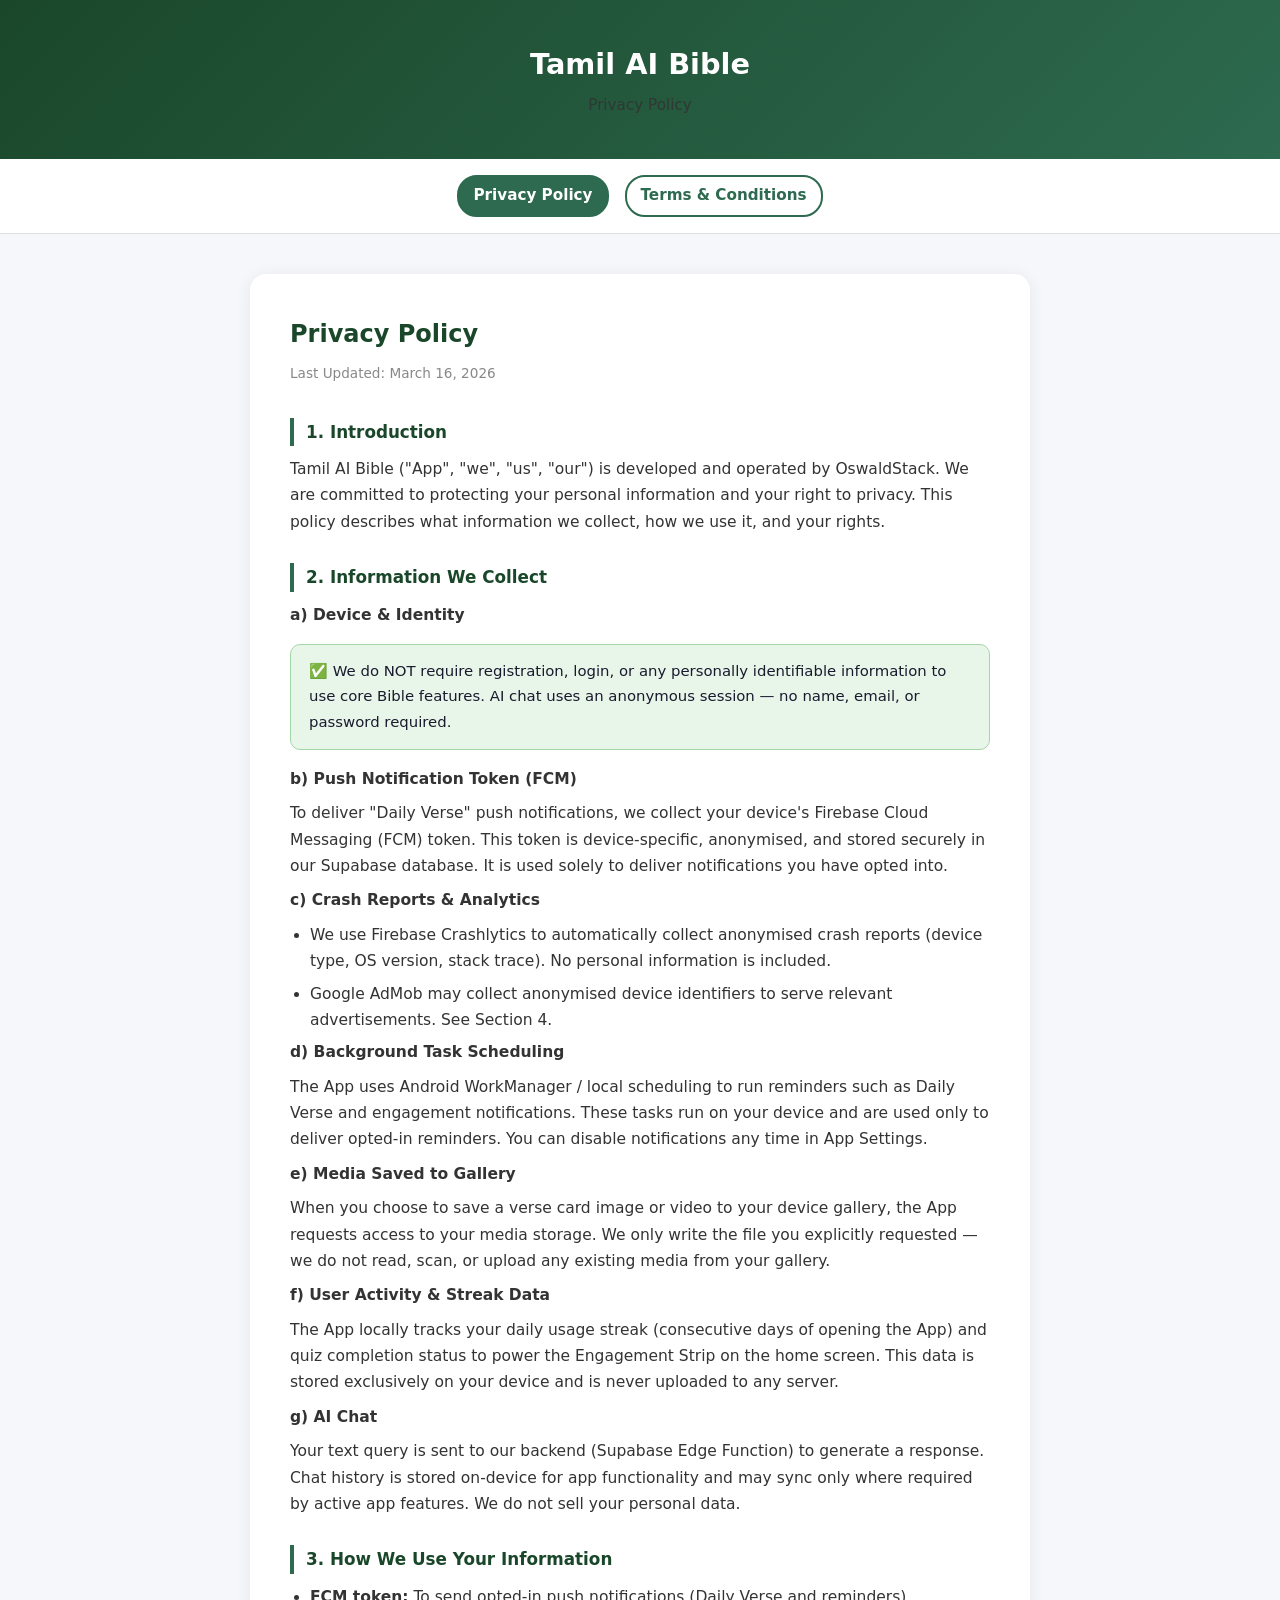
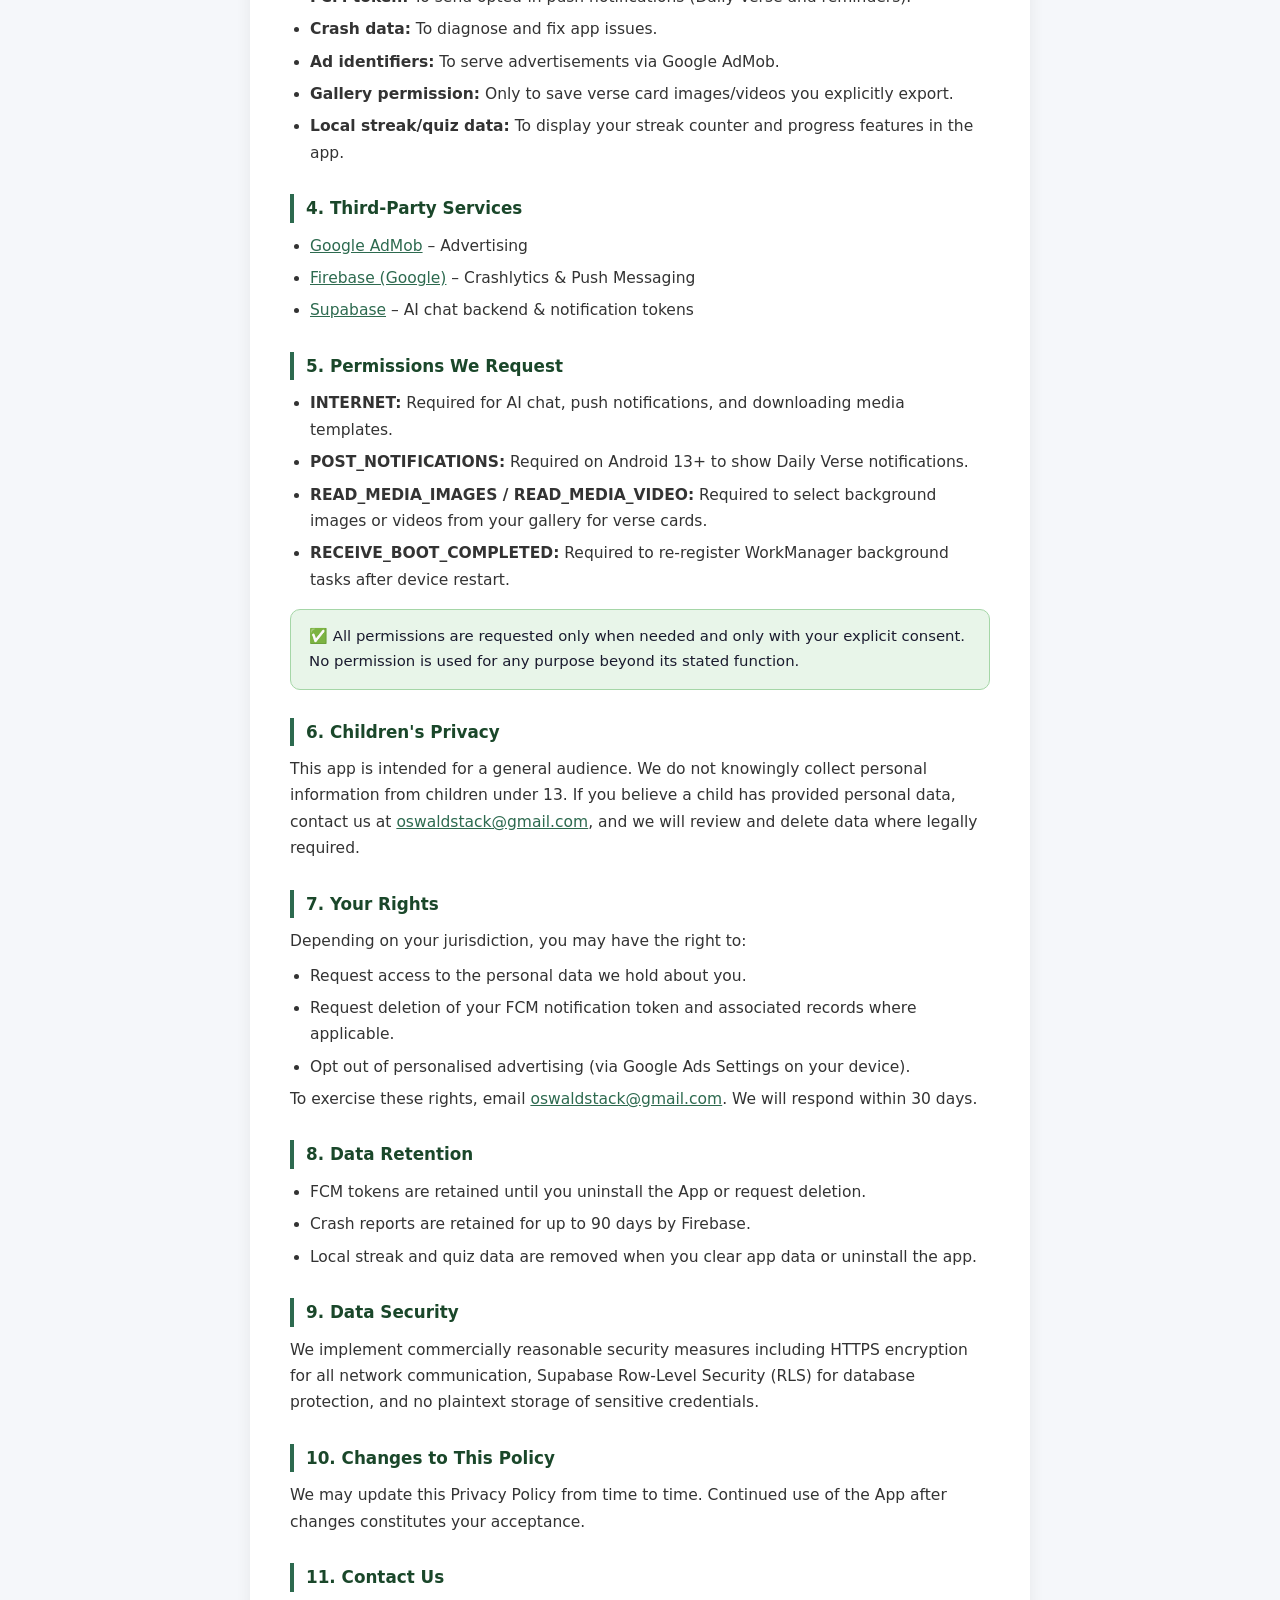
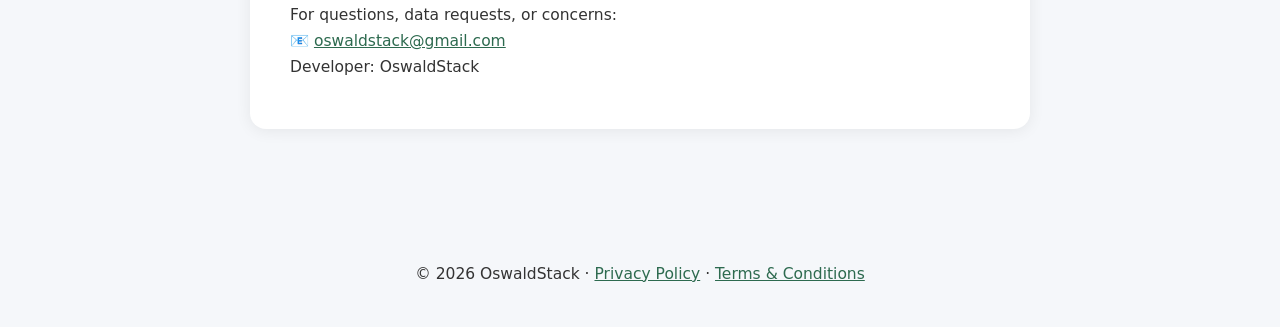
==== docs/privacy.html @ f8a59f2b "email change" ====
<!DOCTYPE html>
<html lang="en">

<head>
  <meta charset="UTF-8" />
  <meta name="viewport" content="width=device-width, initial-scale=1.0" />
  <title>Privacy Policy – Tamil AI Bible</title>
  <style>
    * {
      box-sizing: border-box;
      margin: 0;
      padding: 0;
    }

    body {
      font-family: 'Segoe UI', system-ui, -apple-system, sans-serif;
      background: #f5f7fa;
      color: #1a1a2e;
      line-height: 1.7;
    }

    header {
      background: linear-gradient(135deg, #1a472a 0%, #2d6a4f 100%);
      color: white;
      padding: 40px 24px 32px;
      text-align: center;
    }

    header h1 {
      font-size: 1.8rem;
      font-weight: 700;
    }

    header p {
      font-size: 0.95rem;
      opacity: 0.85;
      margin-top: 4px;
    }

    nav {
      display: flex;
      justify-content: center;
      gap: 16px;
      padding: 16px;
      background: white;
      border-bottom: 1px solid #e0e0e0;
      position: sticky;
      top: 0;
      z-index: 10;
    }

    nav a {
      color: #2d6a4f;
      text-decoration: none;
      font-weight: 600;
      font-size: 0.95rem;
      padding: 6px 14px;
      border-radius: 20px;
      border: 2px solid #2d6a4f;
      transition: all 0.2s;
    }

    nav a:hover,
    nav a.active {
      background: #2d6a4f;
      color: white;
    }

    .container {
      max-width: 820px;
      margin: 40px auto;
      padding: 0 20px 60px;
    }

    .card {
      background: white;
      border-radius: 16px;
      padding: 40px;
      box-shadow: 0 2px 16px rgba(0, 0, 0, 0.07);
    }

    .card h2 {
      font-size: 1.5rem;
      color: #1a472a;
      margin-bottom: 8px;
    }

    .updated {
      color: #888;
      font-size: 0.85rem;
      margin-bottom: 32px;
      display: block;
    }

    h3 {
      font-size: 1.05rem;
      color: #1a472a;
      margin: 28px 0 10px;
      padding-left: 12px;
      border-left: 4px solid #2d6a4f;
    }

    p,
    li {
      font-size: 0.97rem;
      color: #333;
      margin-bottom: 8px;
    }

    ul {
      padding-left: 20px;
    }

    li {
      margin-bottom: 6px;
    }

    a {
      color: #2d6a4f;
    }

    .highlight {
      background: #e8f5e9;
      border: 1px solid #a5d6a7;
      border-radius: 10px;
      padding: 14px 18px;
      margin: 16px 0;
      font-size: 0.93rem;
    }

    .warning {
      background: #fff8e1;
      border: 1px solid #ffe082;
      border-radius: 10px;
      padding: 14px 18px;
      margin: 16px 0;
      font-size: 0.93rem;
    }

    footer {
      text-align: center;
      color: #aaa;
      font-size: 0.85rem;
      padding: 32px 16px;
    }

    footer a {
      color: #2d6a4f;
    }

    @media (max-width: 600px) {
      .card {
        padding: 24px 16px;
      }
    }
  </style>
</head>

<body>

  <header>
    <h1>Tamil AI Bible</h1>
    <p>Privacy Policy</p>
  </header>

  <nav>
    <a href="privacy.html" class="active">Privacy Policy</a>
    <a href="terms.html">Terms &amp; Conditions</a>
  </nav>

  <div class="container">
    <div class="card">
      <h2>Privacy Policy</h2>
      <span class="updated">Last Updated: March 16, 2026</span>

      <h3>1. Introduction</h3>
      <p>Tamil AI Bible ("App", "we", "us", "our") is developed and operated by OswaldStack. We are committed to
        protecting your personal information and your right to privacy. This policy describes what information we
        collect, how we use it, and your rights.</p>

      <h3>2. Information We Collect</h3>

      <p><strong>a) Device &amp; Identity</strong></p>
      <div class="highlight">
        ✅ We do NOT require registration, login, or any personally identifiable information to use core Bible features.
        AI chat uses an anonymous session — no name, email, or password required.
      </div>

      <p><strong>b) Push Notification Token (FCM)</strong></p>
      <p>To deliver "Daily Verse" push notifications, we collect your device's Firebase Cloud Messaging (FCM) token.
        This token is device-specific, anonymised, and stored securely in our Supabase database. It is used solely to
        deliver notifications you have opted into.</p>

      <p><strong>c) Crash Reports &amp; Analytics</strong></p>
      <ul>
        <li>We use Firebase Crashlytics to automatically collect anonymised crash reports (device type, OS version,
          stack trace). No personal information is included.</li>
        <li>Google AdMob may collect anonymised device identifiers to serve relevant advertisements. See Section 4.</li>
      </ul>

      <p><strong>d) Background Task Scheduling</strong></p>
      <p>The App uses Android WorkManager / local scheduling to run reminders such as Daily Verse and engagement
        notifications. These tasks run on your device and are used only to deliver opted-in reminders. You can disable
        notifications any time in App Settings.</p>

      <p><strong>e) Media Saved to Gallery</strong></p>
      <p>When you choose to save a verse card image or video to your device gallery, the App requests access to your
        media storage. We only write the file you explicitly requested — we do not read, scan, or upload any existing
        media from your gallery.</p>

      <p><strong>f) User Activity &amp; Streak Data</strong></p>
      <p>The App locally tracks your daily usage streak (consecutive days of opening the App) and quiz completion status
        to power the Engagement Strip on the home screen. This data is stored exclusively on your device and is never
        uploaded to any server.</p>

      <p><strong>g) AI Chat</strong></p>
      <p>Your text query is sent to our backend (Supabase Edge Function) to generate a response. Chat history is stored
        on-device for app functionality and may sync only where required by active app features. We do not sell your
        personal data.</p>

      <h3>3. How We Use Your Information</h3>
      <ul>
        <li><strong>FCM token:</strong> To send opted-in push notifications (Daily Verse and reminders).</li>
        <li><strong>Crash data:</strong> To diagnose and fix app issues.</li>
        <li><strong>Ad identifiers:</strong> To serve advertisements via Google AdMob.</li>
        <li><strong>Gallery permission:</strong> Only to save verse card images/videos you explicitly export.</li>
        <li><strong>Local streak/quiz data:</strong> To display your streak counter and progress features in the app.
        </li>
      </ul>

      <h3>4. Third-Party Services</h3>
      <ul>
        <li><a href="https://policies.google.com/privacy" target="_blank">Google AdMob</a> – Advertising</li>
        <li><a href="https://firebase.google.com/support/privacy" target="_blank">Firebase (Google)</a> – Crashlytics
          &amp; Push Messaging</li>
        <li><a href="https://supabase.com/privacy" target="_blank">Supabase</a> – AI chat backend &amp; notification
          tokens</li>
      </ul>

      <h3>5. Permissions We Request</h3>
      <ul>
        <li><strong>INTERNET:</strong> Required for AI chat, push notifications, and downloading media templates.</li>
        <li><strong>POST_NOTIFICATIONS:</strong> Required on Android 13+ to show Daily Verse notifications.</li>
        <li><strong>READ_MEDIA_IMAGES / READ_MEDIA_VIDEO:</strong> Required to select background images or videos from
          your gallery for verse cards.</li>
        <li><strong>RECEIVE_BOOT_COMPLETED:</strong> Required to re-register WorkManager background tasks after device
          restart.</li>
      </ul>
      <div class="highlight">
        ✅ All permissions are requested only when needed and only with your explicit consent. No permission is used for
        any purpose beyond its stated function.
      </div>

      <h3>6. Children's Privacy</h3>
      <p>This app is intended for a general audience. We do not knowingly collect personal information from children
        under 13. If you believe a child has provided personal data, contact us at <a
          href="mailto:oswaldstack@gmail.com">oswaldstack@gmail.com</a>, and we will review and delete data where
        legally required.</p>

      <h3>7. Your Rights</h3>
      <p>Depending on your jurisdiction, you may have the right to:</p>
      <ul>
        <li>Request access to the personal data we hold about you.</li>
        <li>Request deletion of your FCM notification token and associated records where applicable.</li>
        <li>Opt out of personalised advertising (via Google Ads Settings on your device).</li>
      </ul>
      <p>To exercise these rights, email <a href="mailto:oswaldstack@gmail.com">oswaldstack@gmail.com</a>. We will
        respond within 30 days.</p>

      <h3>8. Data Retention</h3>
      <ul>
        <li>FCM tokens are retained until you uninstall the App or request deletion.</li>
        <li>Crash reports are retained for up to 90 days by Firebase.</li>
        <li>Local streak and quiz data are removed when you clear app data or uninstall the app.</li>
      </ul>

      <h3>9. Data Security</h3>
      <p>We implement commercially reasonable security measures including HTTPS encryption for all network
        communication, Supabase Row-Level Security (RLS) for database protection, and no plaintext storage of sensitive
        credentials.</p>

      <h3>10. Changes to This Policy</h3>
      <p>We may update this Privacy Policy from time to time. Continued use of the App after changes constitutes your
        acceptance.</p>

      <h3>11. Contact Us</h3>
      <p>For questions, data requests, or concerns:<br />
        📧 <a href="mailto:oswaldstack@gmail.com">oswaldstack@gmail.com</a><br />
        Developer: OswaldStack</p>
    </div>
  </div>

  <footer>
    <p>&copy; 2026 OswaldStack · <a href="privacy.html">Privacy Policy</a> · <a href="terms.html">Terms &amp;
        Conditions</a></p>
  </footer>

</body>

</html>
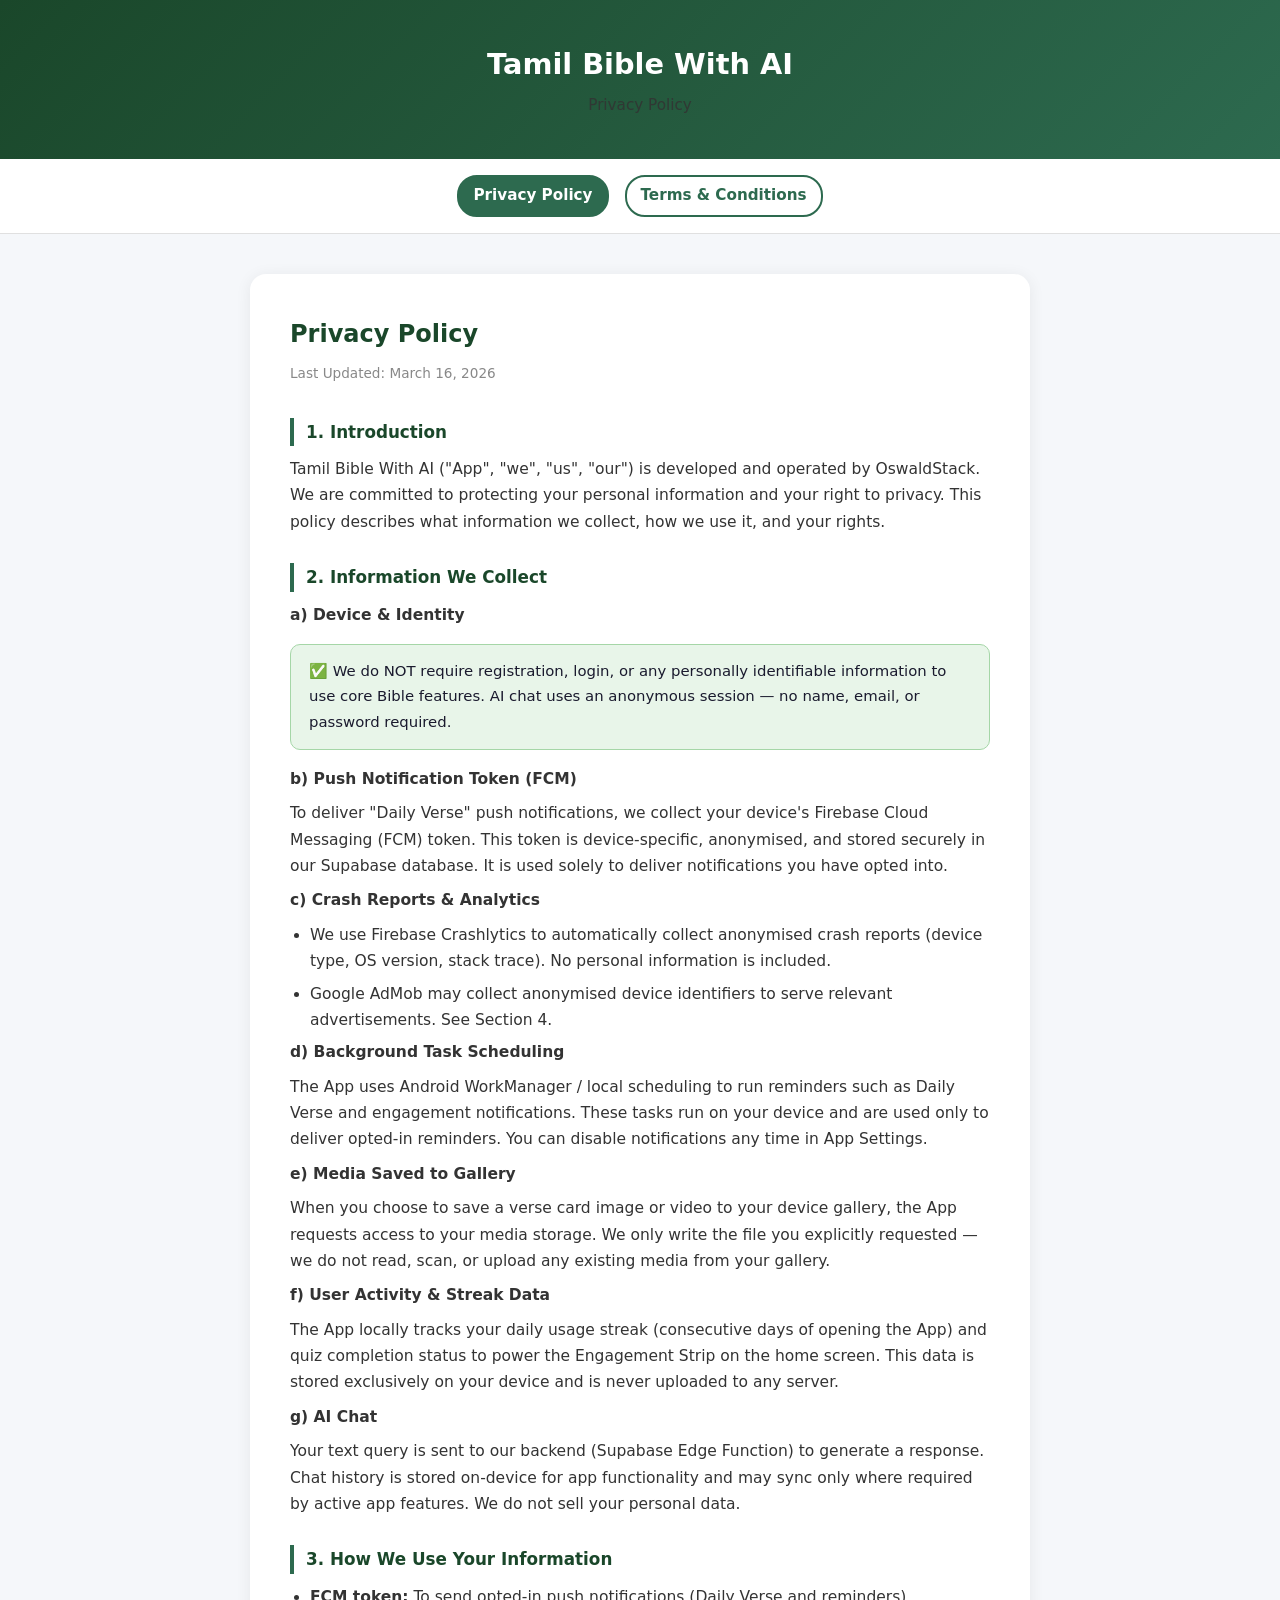
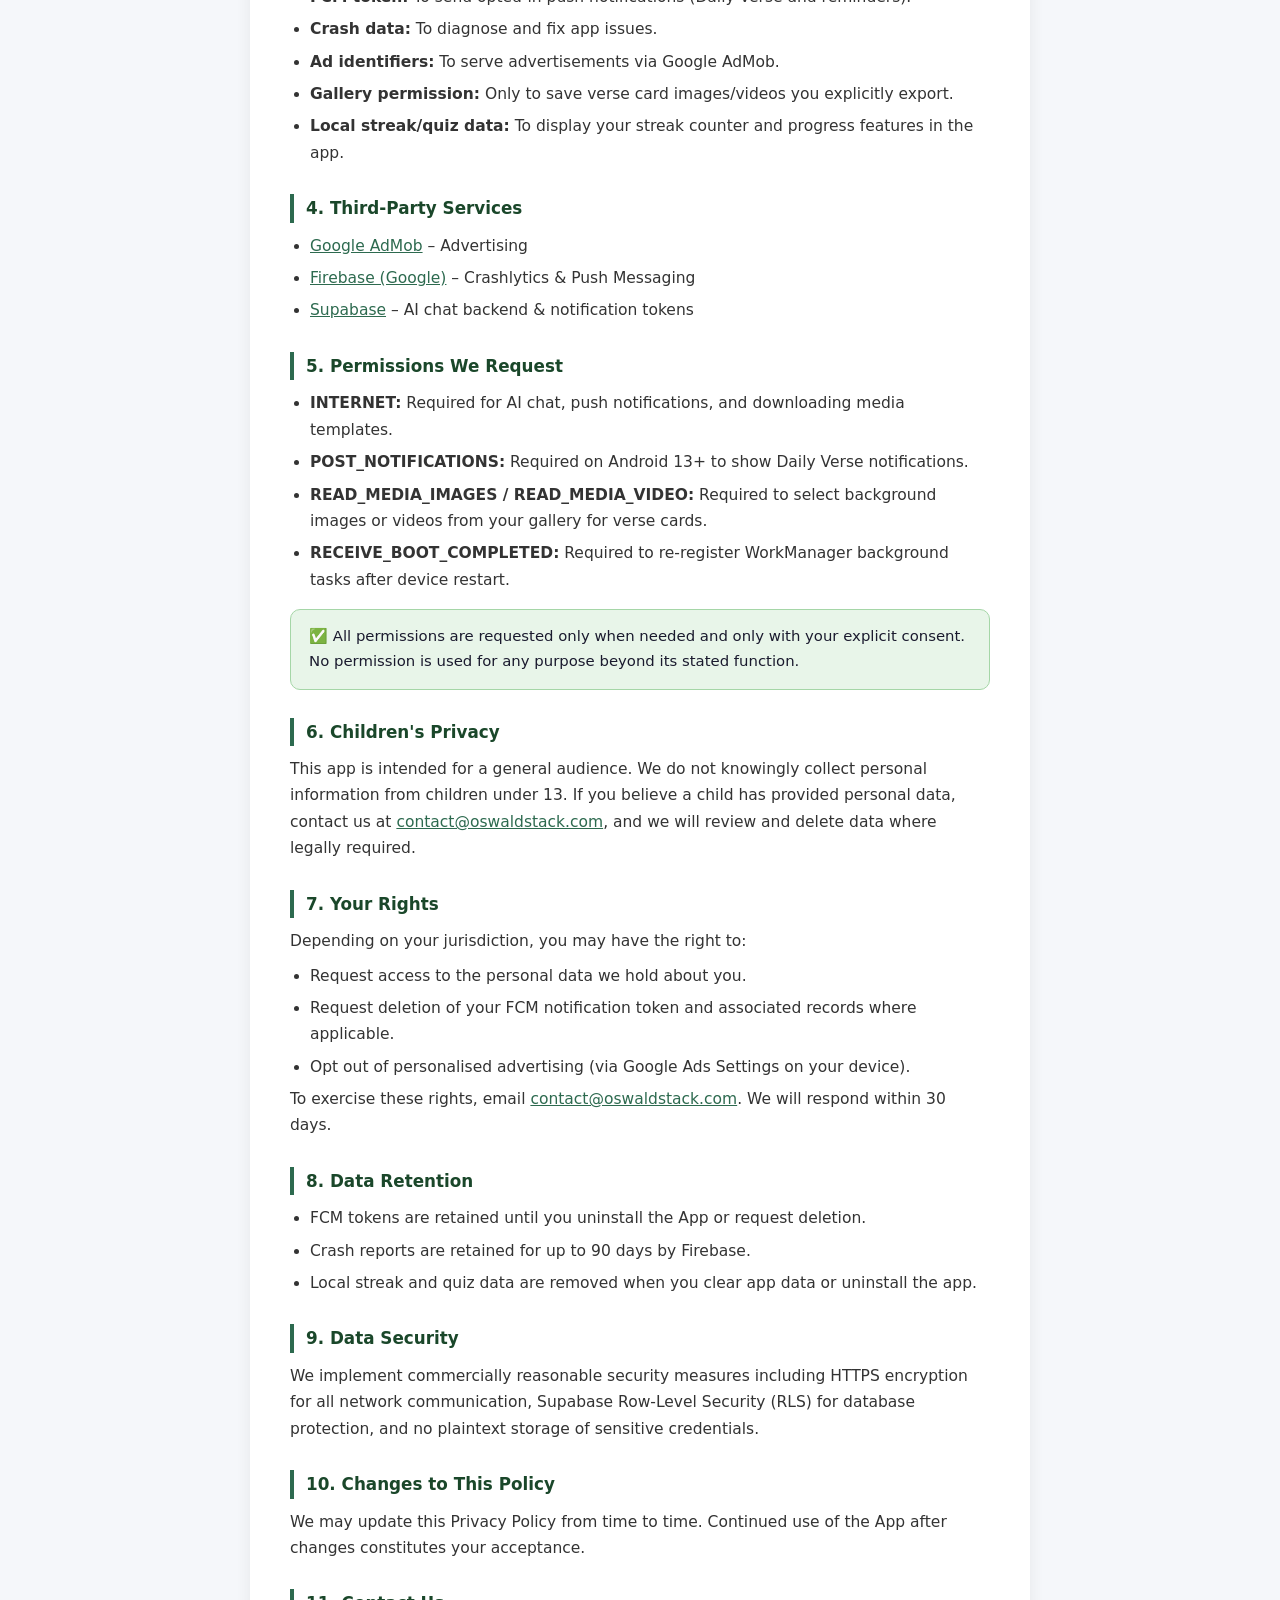
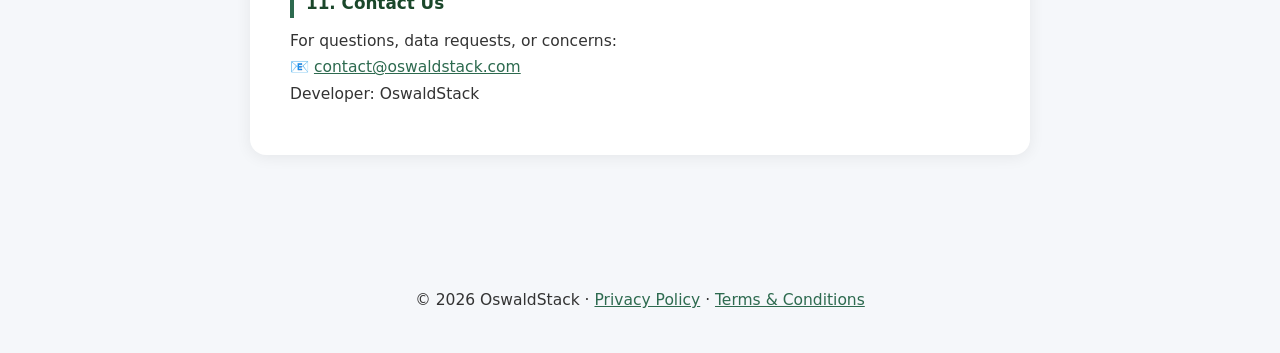
==== commit 9196a326: "Update privacy and terms documents" ====
--- a/docs/privacy.html
+++ b/docs/privacy.html
@@ -1,42 +1,25 @@
 <!DOCTYPE html>
 <html lang="en">
-
 <head>
   <meta charset="UTF-8" />
   <meta name="viewport" content="width=device-width, initial-scale=1.0" />
-  <title>Privacy Policy – Tamil AI Bible</title>
+  <title>Privacy Policy – Tamil Bible With AI</title>
   <style>
-    * {
-      box-sizing: border-box;
-      margin: 0;
-      padding: 0;
-    }
-
+    * { box-sizing: border-box; margin: 0; padding: 0; }
     body {
       font-family: 'Segoe UI', system-ui, -apple-system, sans-serif;
       background: #f5f7fa;
       color: #1a1a2e;
       line-height: 1.7;
     }
-
     header {
       background: linear-gradient(135deg, #1a472a 0%, #2d6a4f 100%);
       color: white;
       padding: 40px 24px 32px;
       text-align: center;
     }
-
-    header h1 {
-      font-size: 1.8rem;
-      font-weight: 700;
-    }
-
-    header p {
-      font-size: 0.95rem;
-      opacity: 0.85;
-      margin-top: 4px;
-    }
-
+    header h1 { font-size: 1.8rem; font-weight: 700; }
+    header p { font-size: 0.95rem; opacity: 0.85; margin-top: 4px; }
     nav {
       display: flex;
       justify-content: center;
@@ -48,7 +31,6 @@
       top: 0;
       z-index: 10;
     }
-
     nav a {
       color: #2d6a4f;
       text-decoration: none;
@@ -59,39 +41,32 @@
       border: 2px solid #2d6a4f;
       transition: all 0.2s;
     }
-
-    nav a:hover,
-    nav a.active {
+    nav a:hover, nav a.active {
       background: #2d6a4f;
       color: white;
     }
-
     .container {
       max-width: 820px;
       margin: 40px auto;
       padding: 0 20px 60px;
     }
-
     .card {
       background: white;
       border-radius: 16px;
       padding: 40px;
-      box-shadow: 0 2px 16px rgba(0, 0, 0, 0.07);
-    }
-
+      box-shadow: 0 2px 16px rgba(0,0,0,0.07);
+    }
     .card h2 {
       font-size: 1.5rem;
       color: #1a472a;
       margin-bottom: 8px;
     }
-
     .updated {
       color: #888;
       font-size: 0.85rem;
       margin-bottom: 32px;
       display: block;
     }
-
     h3 {
       font-size: 1.05rem;
       color: #1a472a;
@@ -99,26 +74,10 @@
       padding-left: 12px;
       border-left: 4px solid #2d6a4f;
     }
-
-    p,
-    li {
-      font-size: 0.97rem;
-      color: #333;
-      margin-bottom: 8px;
-    }
-
-    ul {
-      padding-left: 20px;
-    }
-
-    li {
-      margin-bottom: 6px;
-    }
-
-    a {
-      color: #2d6a4f;
-    }
-
+    p, li { font-size: 0.97rem; color: #333; margin-bottom: 8px; }
+    ul { padding-left: 20px; }
+    li { margin-bottom: 6px; }
+    a { color: #2d6a4f; }
     .highlight {
       background: #e8f5e9;
       border: 1px solid #a5d6a7;
@@ -127,7 +86,6 @@
       margin: 16px 0;
       font-size: 0.93rem;
     }
-
     .warning {
       background: #fff8e1;
       border: 1px solid #ffe082;
@@ -136,165 +94,128 @@
       margin: 16px 0;
       font-size: 0.93rem;
     }
-
     footer {
       text-align: center;
       color: #aaa;
       font-size: 0.85rem;
       padding: 32px 16px;
     }
-
-    footer a {
-      color: #2d6a4f;
-    }
-
+    footer a { color: #2d6a4f; }
     @media (max-width: 600px) {
-      .card {
-        padding: 24px 16px;
-      }
+      .card { padding: 24px 16px; }
     }
   </style>
 </head>
-
 <body>
 
-  <header>
-    <h1>Tamil AI Bible</h1>
-    <p>Privacy Policy</p>
-  </header>
-
-  <nav>
-    <a href="privacy.html" class="active">Privacy Policy</a>
-    <a href="terms.html">Terms &amp; Conditions</a>
-  </nav>
-
-  <div class="container">
-    <div class="card">
-      <h2>Privacy Policy</h2>
-      <span class="updated">Last Updated: March 16, 2026</span>
-
-      <h3>1. Introduction</h3>
-      <p>Tamil AI Bible ("App", "we", "us", "our") is developed and operated by OswaldStack. We are committed to
-        protecting your personal information and your right to privacy. This policy describes what information we
-        collect, how we use it, and your rights.</p>
-
-      <h3>2. Information We Collect</h3>
-
-      <p><strong>a) Device &amp; Identity</strong></p>
-      <div class="highlight">
-        ✅ We do NOT require registration, login, or any personally identifiable information to use core Bible features.
-        AI chat uses an anonymous session — no name, email, or password required.
-      </div>
-
-      <p><strong>b) Push Notification Token (FCM)</strong></p>
-      <p>To deliver "Daily Verse" push notifications, we collect your device's Firebase Cloud Messaging (FCM) token.
-        This token is device-specific, anonymised, and stored securely in our Supabase database. It is used solely to
-        deliver notifications you have opted into.</p>
-
-      <p><strong>c) Crash Reports &amp; Analytics</strong></p>
-      <ul>
-        <li>We use Firebase Crashlytics to automatically collect anonymised crash reports (device type, OS version,
-          stack trace). No personal information is included.</li>
-        <li>Google AdMob may collect anonymised device identifiers to serve relevant advertisements. See Section 4.</li>
-      </ul>
-
-      <p><strong>d) Background Task Scheduling</strong></p>
-      <p>The App uses Android WorkManager / local scheduling to run reminders such as Daily Verse and engagement
-        notifications. These tasks run on your device and are used only to deliver opted-in reminders. You can disable
-        notifications any time in App Settings.</p>
-
-      <p><strong>e) Media Saved to Gallery</strong></p>
-      <p>When you choose to save a verse card image or video to your device gallery, the App requests access to your
-        media storage. We only write the file you explicitly requested — we do not read, scan, or upload any existing
-        media from your gallery.</p>
-
-      <p><strong>f) User Activity &amp; Streak Data</strong></p>
-      <p>The App locally tracks your daily usage streak (consecutive days of opening the App) and quiz completion status
-        to power the Engagement Strip on the home screen. This data is stored exclusively on your device and is never
-        uploaded to any server.</p>
-
-      <p><strong>g) AI Chat</strong></p>
-      <p>Your text query is sent to our backend (Supabase Edge Function) to generate a response. Chat history is stored
-        on-device for app functionality and may sync only where required by active app features. We do not sell your
-        personal data.</p>
-
-      <h3>3. How We Use Your Information</h3>
-      <ul>
-        <li><strong>FCM token:</strong> To send opted-in push notifications (Daily Verse and reminders).</li>
-        <li><strong>Crash data:</strong> To diagnose and fix app issues.</li>
-        <li><strong>Ad identifiers:</strong> To serve advertisements via Google AdMob.</li>
-        <li><strong>Gallery permission:</strong> Only to save verse card images/videos you explicitly export.</li>
-        <li><strong>Local streak/quiz data:</strong> To display your streak counter and progress features in the app.
-        </li>
-      </ul>
-
-      <h3>4. Third-Party Services</h3>
-      <ul>
-        <li><a href="https://policies.google.com/privacy" target="_blank">Google AdMob</a> – Advertising</li>
-        <li><a href="https://firebase.google.com/support/privacy" target="_blank">Firebase (Google)</a> – Crashlytics
-          &amp; Push Messaging</li>
-        <li><a href="https://supabase.com/privacy" target="_blank">Supabase</a> – AI chat backend &amp; notification
-          tokens</li>
-      </ul>
-
-      <h3>5. Permissions We Request</h3>
-      <ul>
-        <li><strong>INTERNET:</strong> Required for AI chat, push notifications, and downloading media templates.</li>
-        <li><strong>POST_NOTIFICATIONS:</strong> Required on Android 13+ to show Daily Verse notifications.</li>
-        <li><strong>READ_MEDIA_IMAGES / READ_MEDIA_VIDEO:</strong> Required to select background images or videos from
-          your gallery for verse cards.</li>
-        <li><strong>RECEIVE_BOOT_COMPLETED:</strong> Required to re-register WorkManager background tasks after device
-          restart.</li>
-      </ul>
-      <div class="highlight">
-        ✅ All permissions are requested only when needed and only with your explicit consent. No permission is used for
-        any purpose beyond its stated function.
-      </div>
-
-      <h3>6. Children's Privacy</h3>
-      <p>This app is intended for a general audience. We do not knowingly collect personal information from children
-        under 13. If you believe a child has provided personal data, contact us at <a
-          href="mailto:oswaldstack@gmail.com">oswaldstack@gmail.com</a>, and we will review and delete data where
-        legally required.</p>
-
-      <h3>7. Your Rights</h3>
-      <p>Depending on your jurisdiction, you may have the right to:</p>
-      <ul>
-        <li>Request access to the personal data we hold about you.</li>
-        <li>Request deletion of your FCM notification token and associated records where applicable.</li>
-        <li>Opt out of personalised advertising (via Google Ads Settings on your device).</li>
-      </ul>
-      <p>To exercise these rights, email <a href="mailto:oswaldstack@gmail.com">oswaldstack@gmail.com</a>. We will
-        respond within 30 days.</p>
-
-      <h3>8. Data Retention</h3>
-      <ul>
-        <li>FCM tokens are retained until you uninstall the App or request deletion.</li>
-        <li>Crash reports are retained for up to 90 days by Firebase.</li>
-        <li>Local streak and quiz data are removed when you clear app data or uninstall the app.</li>
-      </ul>
-
-      <h3>9. Data Security</h3>
-      <p>We implement commercially reasonable security measures including HTTPS encryption for all network
-        communication, Supabase Row-Level Security (RLS) for database protection, and no plaintext storage of sensitive
-        credentials.</p>
-
-      <h3>10. Changes to This Policy</h3>
-      <p>We may update this Privacy Policy from time to time. Continued use of the App after changes constitutes your
-        acceptance.</p>
-
-      <h3>11. Contact Us</h3>
-      <p>For questions, data requests, or concerns:<br />
-        📧 <a href="mailto:oswaldstack@gmail.com">oswaldstack@gmail.com</a><br />
-        Developer: OswaldStack</p>
+<header>
+  <h1>Tamil Bible With AI</h1>
+  <p>Privacy Policy</p>
+</header>
+
+<nav>
+  <a href="privacy.html" class="active">Privacy Policy</a>
+  <a href="terms.html">Terms &amp; Conditions</a>
+</nav>
+
+<div class="container">
+  <div class="card">
+    <h2>Privacy Policy</h2>
+    <span class="updated">Last Updated: March 16, 2026</span>
+
+    <h3>1. Introduction</h3>
+    <p>Tamil Bible With AI ("App", "we", "us", "our") is developed and operated by OswaldStack. We are committed to protecting your personal information and your right to privacy. This policy describes what information we collect, how we use it, and your rights.</p>
+
+    <h3>2. Information We Collect</h3>
+
+    <p><strong>a) Device &amp; Identity</strong></p>
+    <div class="highlight">
+      ✅ We do NOT require registration, login, or any personally identifiable information to use core Bible features. AI chat uses an anonymous session — no name, email, or password required.
     </div>
+
+    <p><strong>b) Push Notification Token (FCM)</strong></p>
+    <p>To deliver "Daily Verse" push notifications, we collect your device's Firebase Cloud Messaging (FCM) token. This token is device-specific, anonymised, and stored securely in our Supabase database. It is used solely to deliver notifications you have opted into.</p>
+
+    <p><strong>c) Crash Reports &amp; Analytics</strong></p>
+    <ul>
+      <li>We use Firebase Crashlytics to automatically collect anonymised crash reports (device type, OS version, stack trace). No personal information is included.</li>
+      <li>Google AdMob may collect anonymised device identifiers to serve relevant advertisements. See Section 4.</li>
+    </ul>
+
+    <p><strong>d) Background Task Scheduling</strong></p>
+    <p>The App uses Android WorkManager / local scheduling to run reminders such as Daily Verse and engagement notifications. These tasks run on your device and are used only to deliver opted-in reminders. You can disable notifications any time in App Settings.</p>
+
+    <p><strong>e) Media Saved to Gallery</strong></p>
+    <p>When you choose to save a verse card image or video to your device gallery, the App requests access to your media storage. We only write the file you explicitly requested — we do not read, scan, or upload any existing media from your gallery.</p>
+
+    <p><strong>f) User Activity &amp; Streak Data</strong></p>
+    <p>The App locally tracks your daily usage streak (consecutive days of opening the App) and quiz completion status to power the Engagement Strip on the home screen. This data is stored exclusively on your device and is never uploaded to any server.</p>
+
+    <p><strong>g) AI Chat</strong></p>
+    <p>Your text query is sent to our backend (Supabase Edge Function) to generate a response. Chat history is stored on-device for app functionality and may sync only where required by active app features. We do not sell your personal data.</p>
+
+    <h3>3. How We Use Your Information</h3>
+    <ul>
+      <li><strong>FCM token:</strong> To send opted-in push notifications (Daily Verse and reminders).</li>
+      <li><strong>Crash data:</strong> To diagnose and fix app issues.</li>
+      <li><strong>Ad identifiers:</strong> To serve advertisements via Google AdMob.</li>
+      <li><strong>Gallery permission:</strong> Only to save verse card images/videos you explicitly export.</li>
+      <li><strong>Local streak/quiz data:</strong> To display your streak counter and progress features in the app.</li>
+    </ul>
+
+    <h3>4. Third-Party Services</h3>
+    <ul>
+      <li><a href="https://policies.google.com/privacy" target="_blank">Google AdMob</a> – Advertising</li>
+      <li><a href="https://firebase.google.com/support/privacy" target="_blank">Firebase (Google)</a> – Crashlytics &amp; Push Messaging</li>
+      <li><a href="https://supabase.com/privacy" target="_blank">Supabase</a> – AI chat backend &amp; notification tokens</li>
+    </ul>
+
+    <h3>5. Permissions We Request</h3>
+    <ul>
+      <li><strong>INTERNET:</strong> Required for AI chat, push notifications, and downloading media templates.</li>
+      <li><strong>POST_NOTIFICATIONS:</strong> Required on Android 13+ to show Daily Verse notifications.</li>
+      <li><strong>READ_MEDIA_IMAGES / READ_MEDIA_VIDEO:</strong> Required to select background images or videos from your gallery for verse cards.</li>
+      <li><strong>RECEIVE_BOOT_COMPLETED:</strong> Required to re-register WorkManager background tasks after device restart.</li>
+    </ul>
+    <div class="highlight">
+      ✅ All permissions are requested only when needed and only with your explicit consent. No permission is used for any purpose beyond its stated function.
+    </div>
+
+    <h3>6. Children's Privacy</h3>
+    <p>This app is intended for a general audience. We do not knowingly collect personal information from children under 13. If you believe a child has provided personal data, contact us at <a href="mailto:contact@oswaldstack.com">contact@oswaldstack.com</a>, and we will review and delete data where legally required.</p>
+
+    <h3>7. Your Rights</h3>
+    <p>Depending on your jurisdiction, you may have the right to:</p>
+    <ul>
+      <li>Request access to the personal data we hold about you.</li>
+      <li>Request deletion of your FCM notification token and associated records where applicable.</li>
+      <li>Opt out of personalised advertising (via Google Ads Settings on your device).</li>
+    </ul>
+    <p>To exercise these rights, email <a href="mailto:contact@oswaldstack.com">contact@oswaldstack.com</a>. We will respond within 30 days.</p>
+
+    <h3>8. Data Retention</h3>
+    <ul>
+      <li>FCM tokens are retained until you uninstall the App or request deletion.</li>
+      <li>Crash reports are retained for up to 90 days by Firebase.</li>
+      <li>Local streak and quiz data are removed when you clear app data or uninstall the app.</li>
+    </ul>
+
+    <h3>9. Data Security</h3>
+    <p>We implement commercially reasonable security measures including HTTPS encryption for all network communication, Supabase Row-Level Security (RLS) for database protection, and no plaintext storage of sensitive credentials.</p>
+
+    <h3>10. Changes to This Policy</h3>
+    <p>We may update this Privacy Policy from time to time. Continued use of the App after changes constitutes your acceptance.</p>
+
+    <h3>11. Contact Us</h3>
+    <p>For questions, data requests, or concerns:<br/>
+    📧 <a href="mailto:contact@oswaldstack.com">contact@oswaldstack.com</a><br/>
+    Developer: OswaldStack</p>
   </div>
-
-  <footer>
-    <p>&copy; 2026 OswaldStack · <a href="privacy.html">Privacy Policy</a> · <a href="terms.html">Terms &amp;
-        Conditions</a></p>
-  </footer>
+</div>
+
+<footer>
+  <p>&copy; 2026 OswaldStack · <a href="privacy.html">Privacy Policy</a> · <a href="terms.html">Terms &amp; Conditions</a></p>
+</footer>
 
 </body>
-
-</html>+</html>
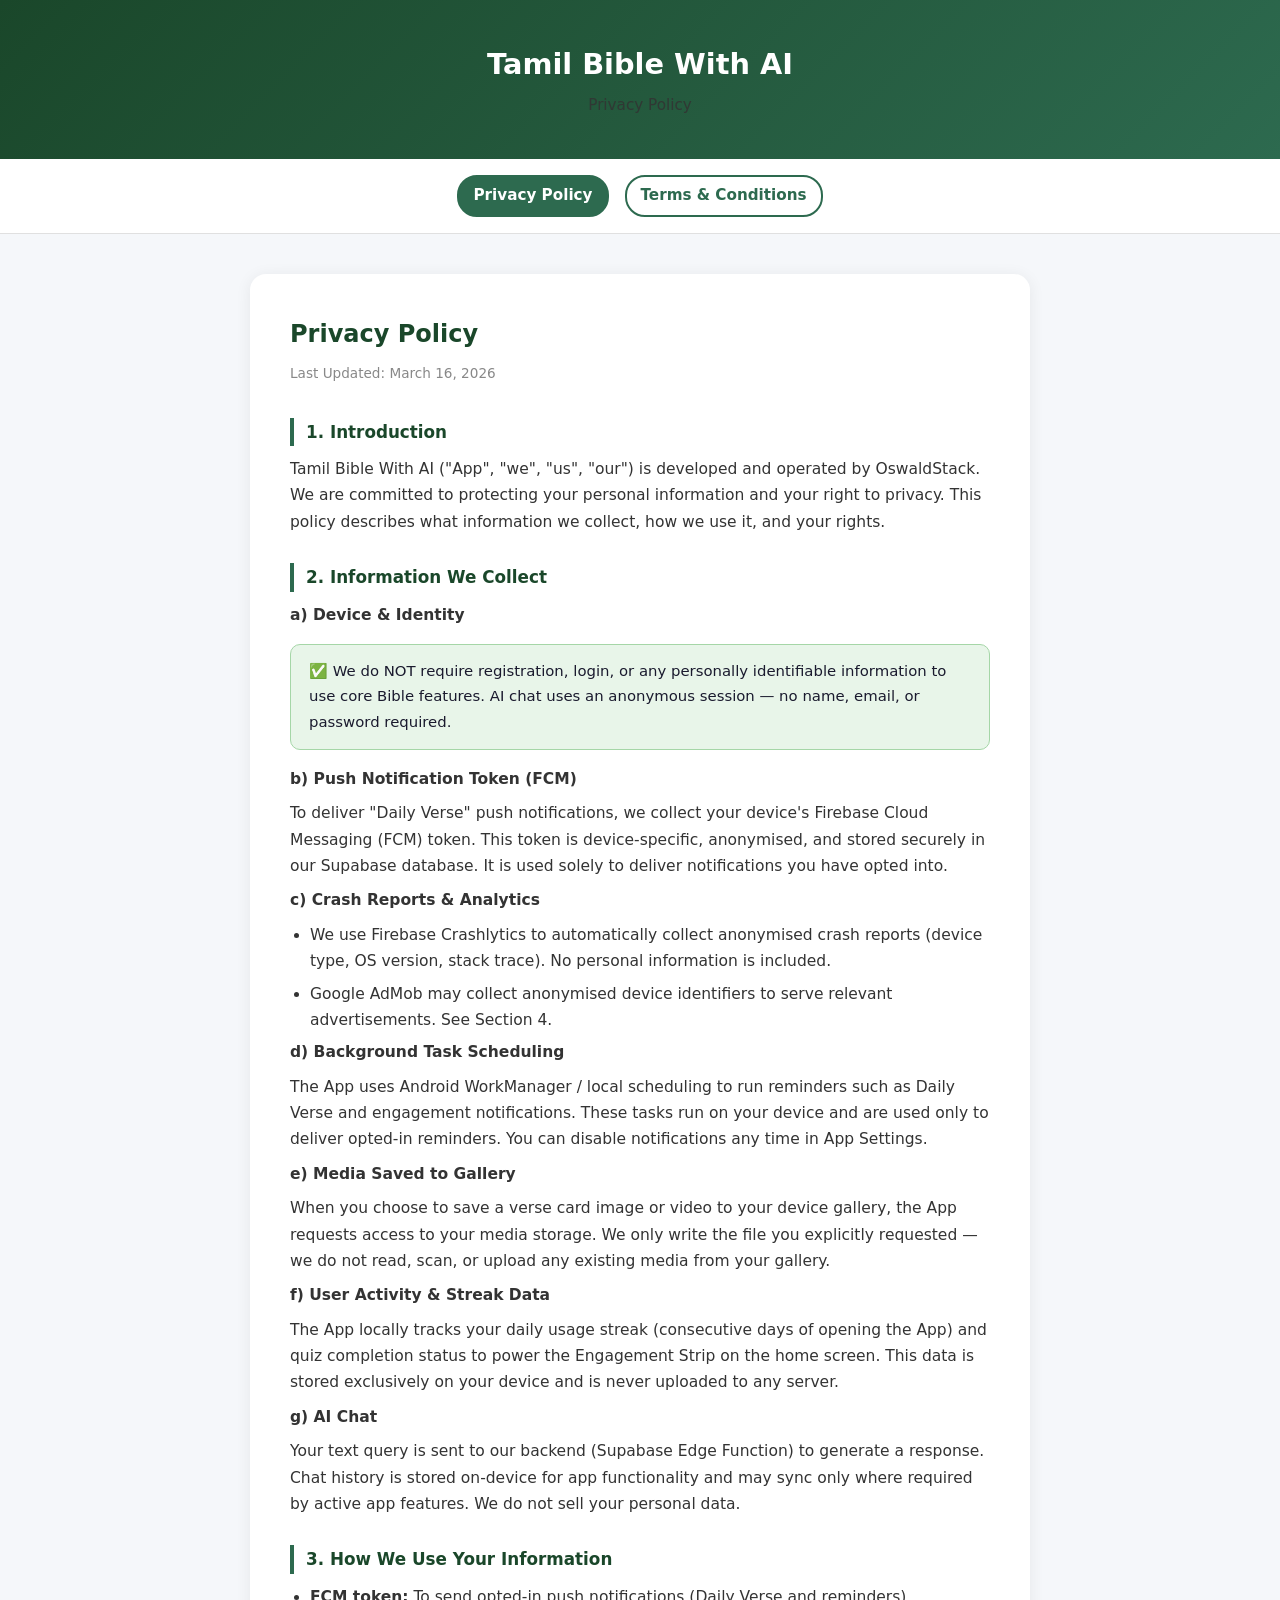
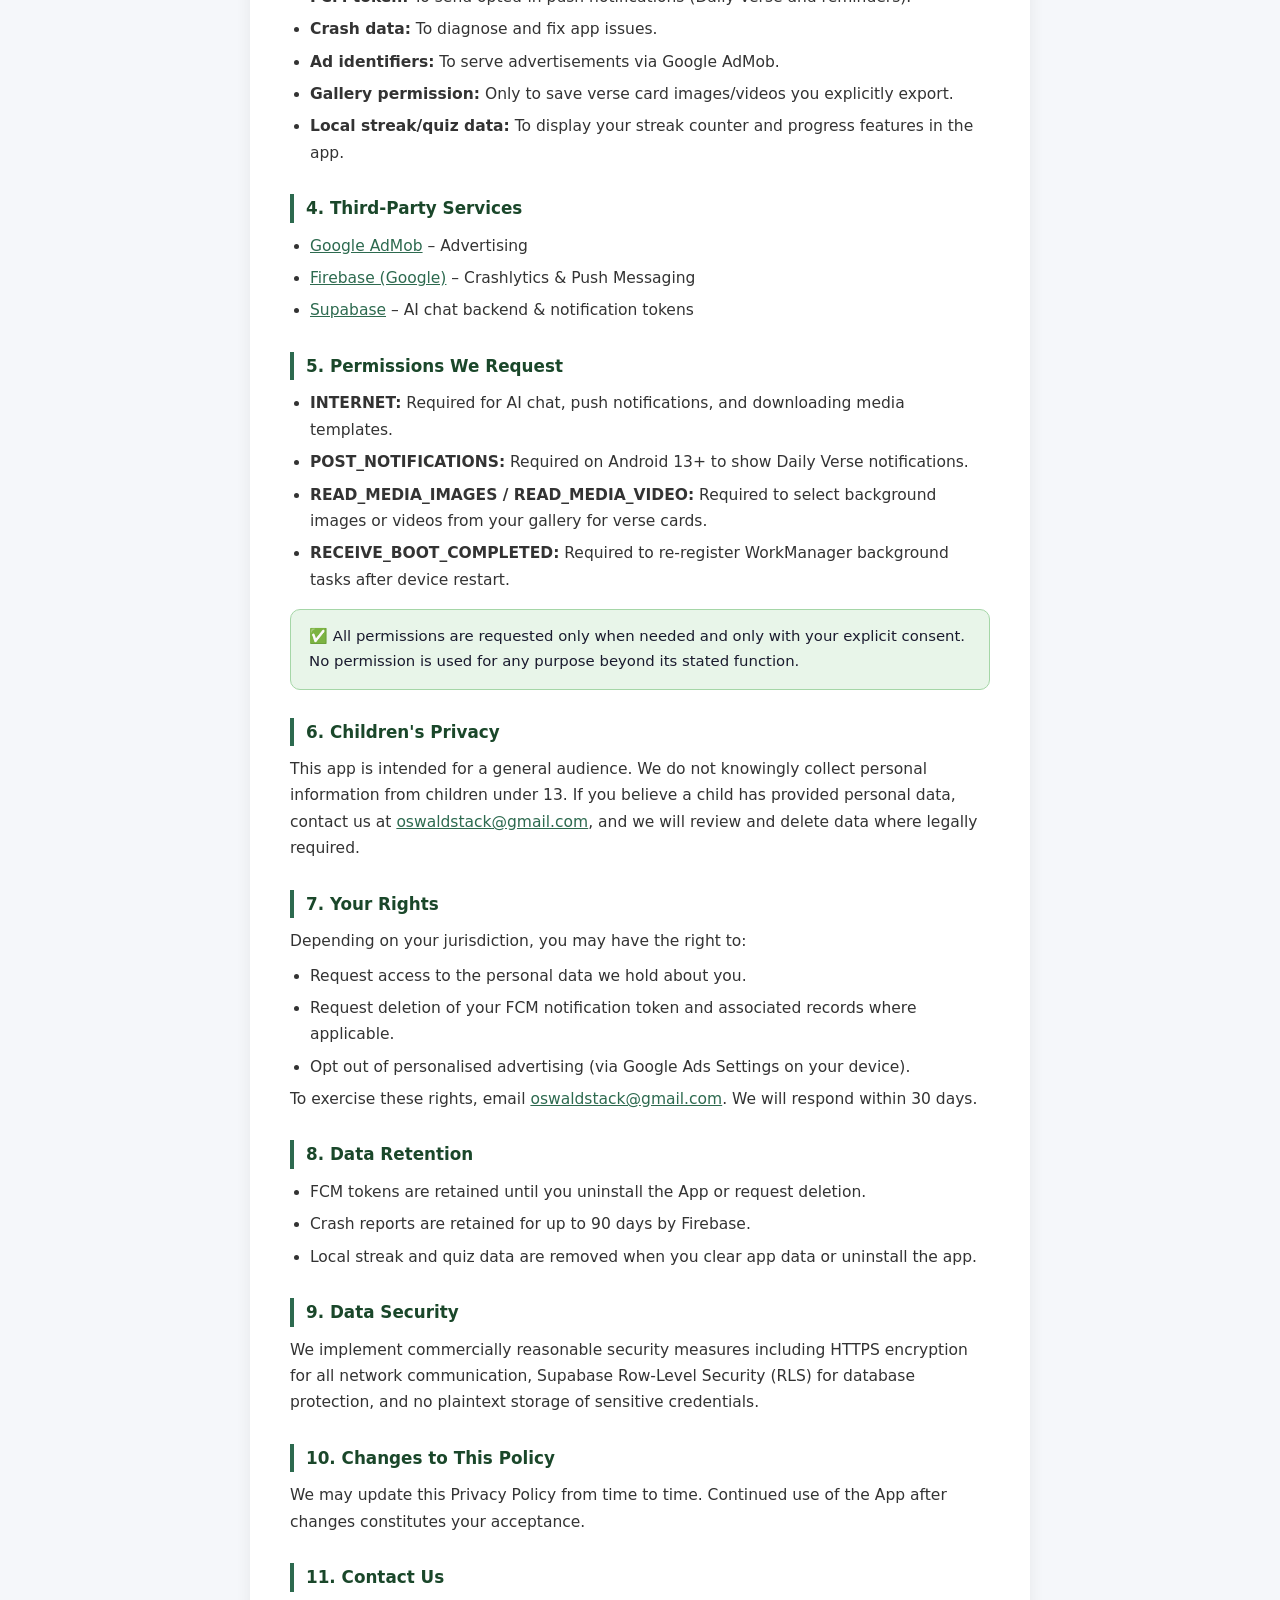
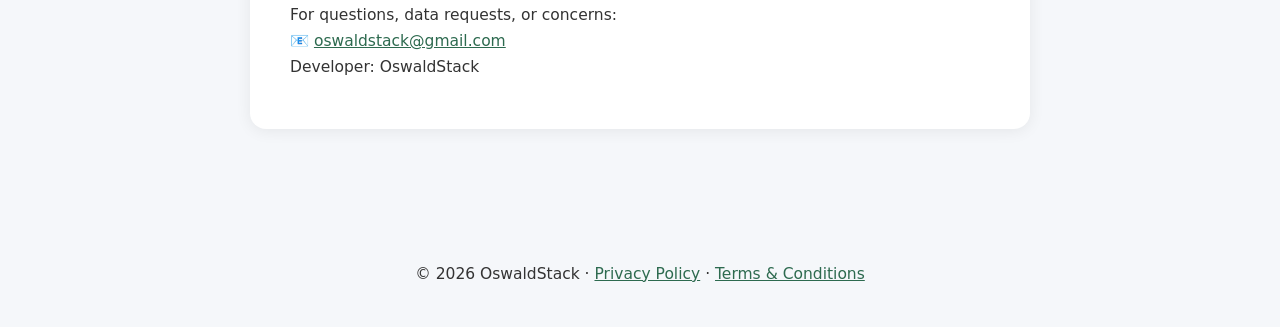
==== commit b0cbe69d: "before google" ====
--- a/docs/privacy.html
+++ b/docs/privacy.html
@@ -182,7 +182,7 @@
     </div>
 
     <h3>6. Children's Privacy</h3>
-    <p>This app is intended for a general audience. We do not knowingly collect personal information from children under 13. If you believe a child has provided personal data, contact us at <a href="mailto:contact@oswaldstack.com">contact@oswaldstack.com</a>, and we will review and delete data where legally required.</p>
+    <p>This app is intended for a general audience. We do not knowingly collect personal information from children under 13. If you believe a child has provided personal data, contact us at <a href="mailto:oswaldstack@gmail.com">oswaldstack@gmail.com</a>, and we will review and delete data where legally required.</p>
 
     <h3>7. Your Rights</h3>
     <p>Depending on your jurisdiction, you may have the right to:</p>
@@ -191,7 +191,7 @@
       <li>Request deletion of your FCM notification token and associated records where applicable.</li>
       <li>Opt out of personalised advertising (via Google Ads Settings on your device).</li>
     </ul>
-    <p>To exercise these rights, email <a href="mailto:contact@oswaldstack.com">contact@oswaldstack.com</a>. We will respond within 30 days.</p>
+    <p>To exercise these rights, email <a href="mailto:oswaldstack@gmail.com">oswaldstack@gmail.com</a>. We will respond within 30 days.</p>
 
     <h3>8. Data Retention</h3>
     <ul>
@@ -208,7 +208,7 @@
 
     <h3>11. Contact Us</h3>
     <p>For questions, data requests, or concerns:<br/>
-    📧 <a href="mailto:contact@oswaldstack.com">contact@oswaldstack.com</a><br/>
+    📧 <a href="mailto:oswaldstack@gmail.com">oswaldstack@gmail.com</a><br/>
     Developer: OswaldStack</p>
   </div>
 </div>
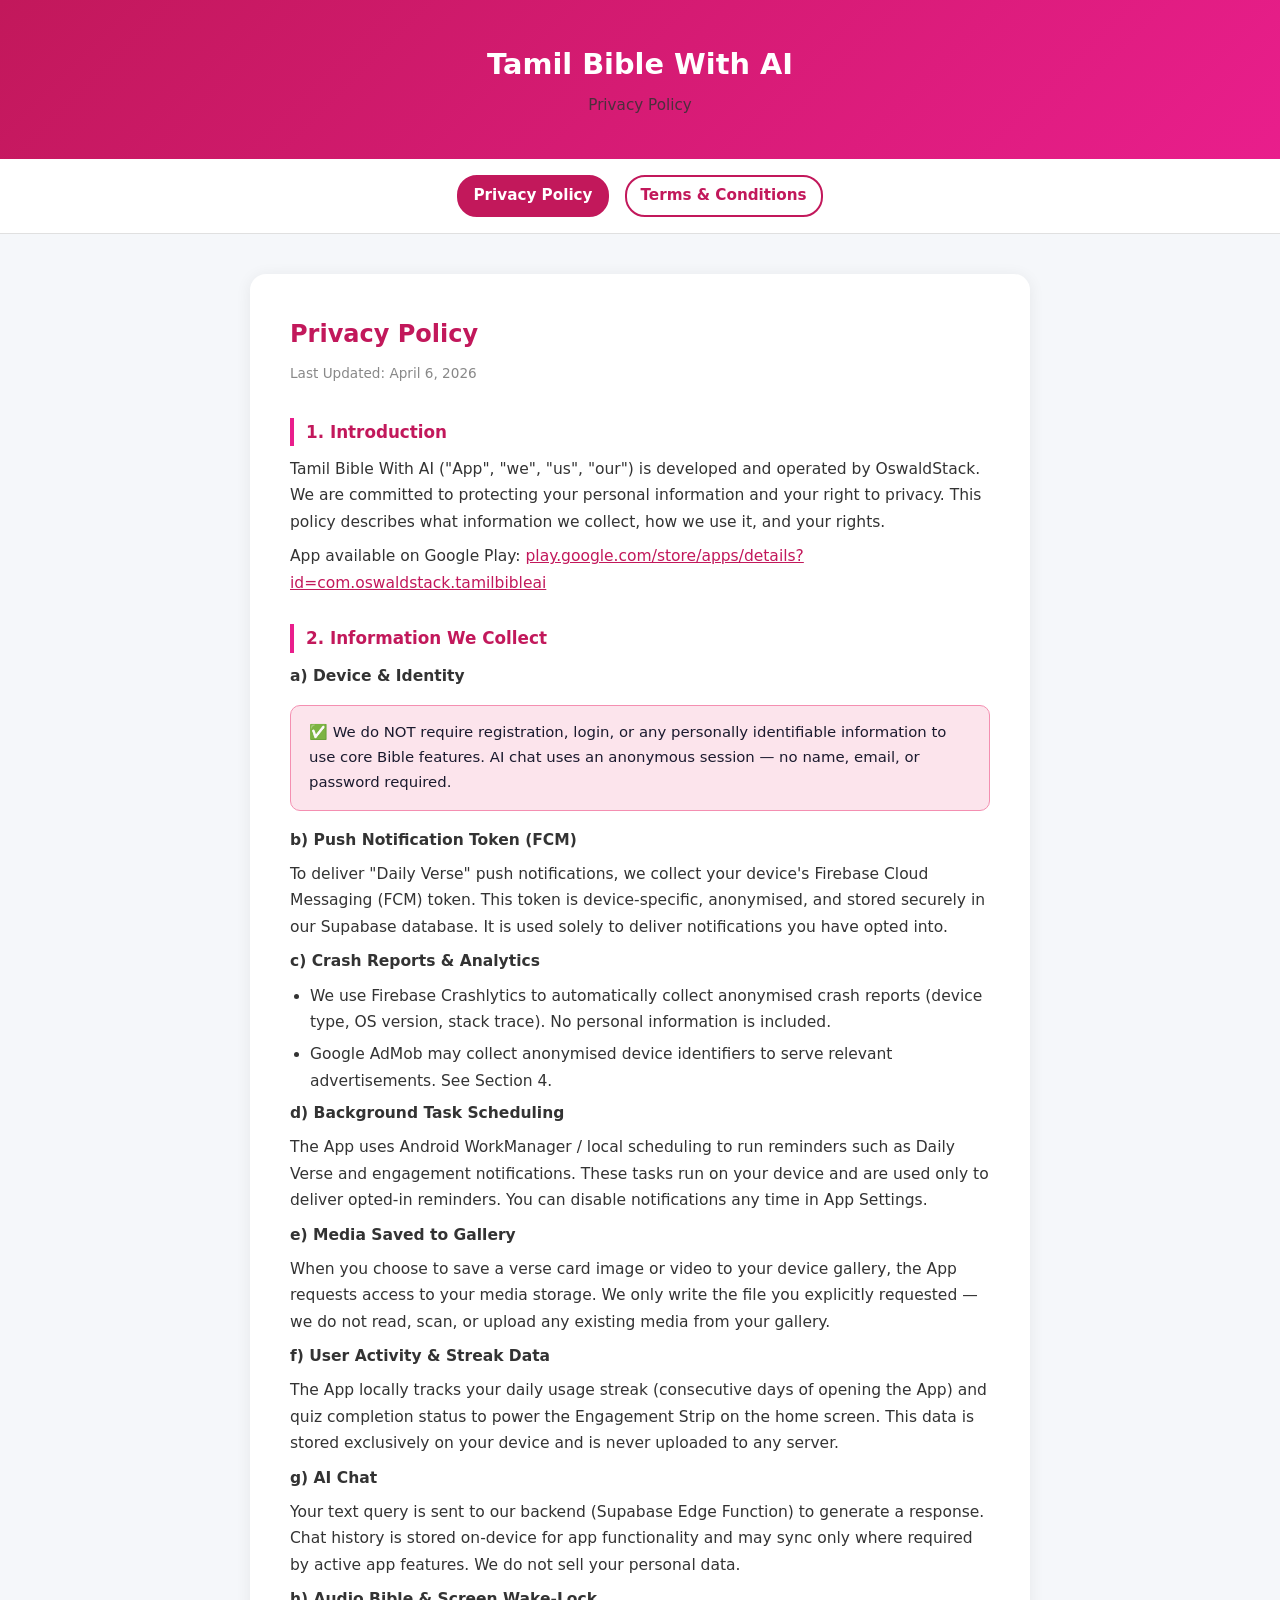
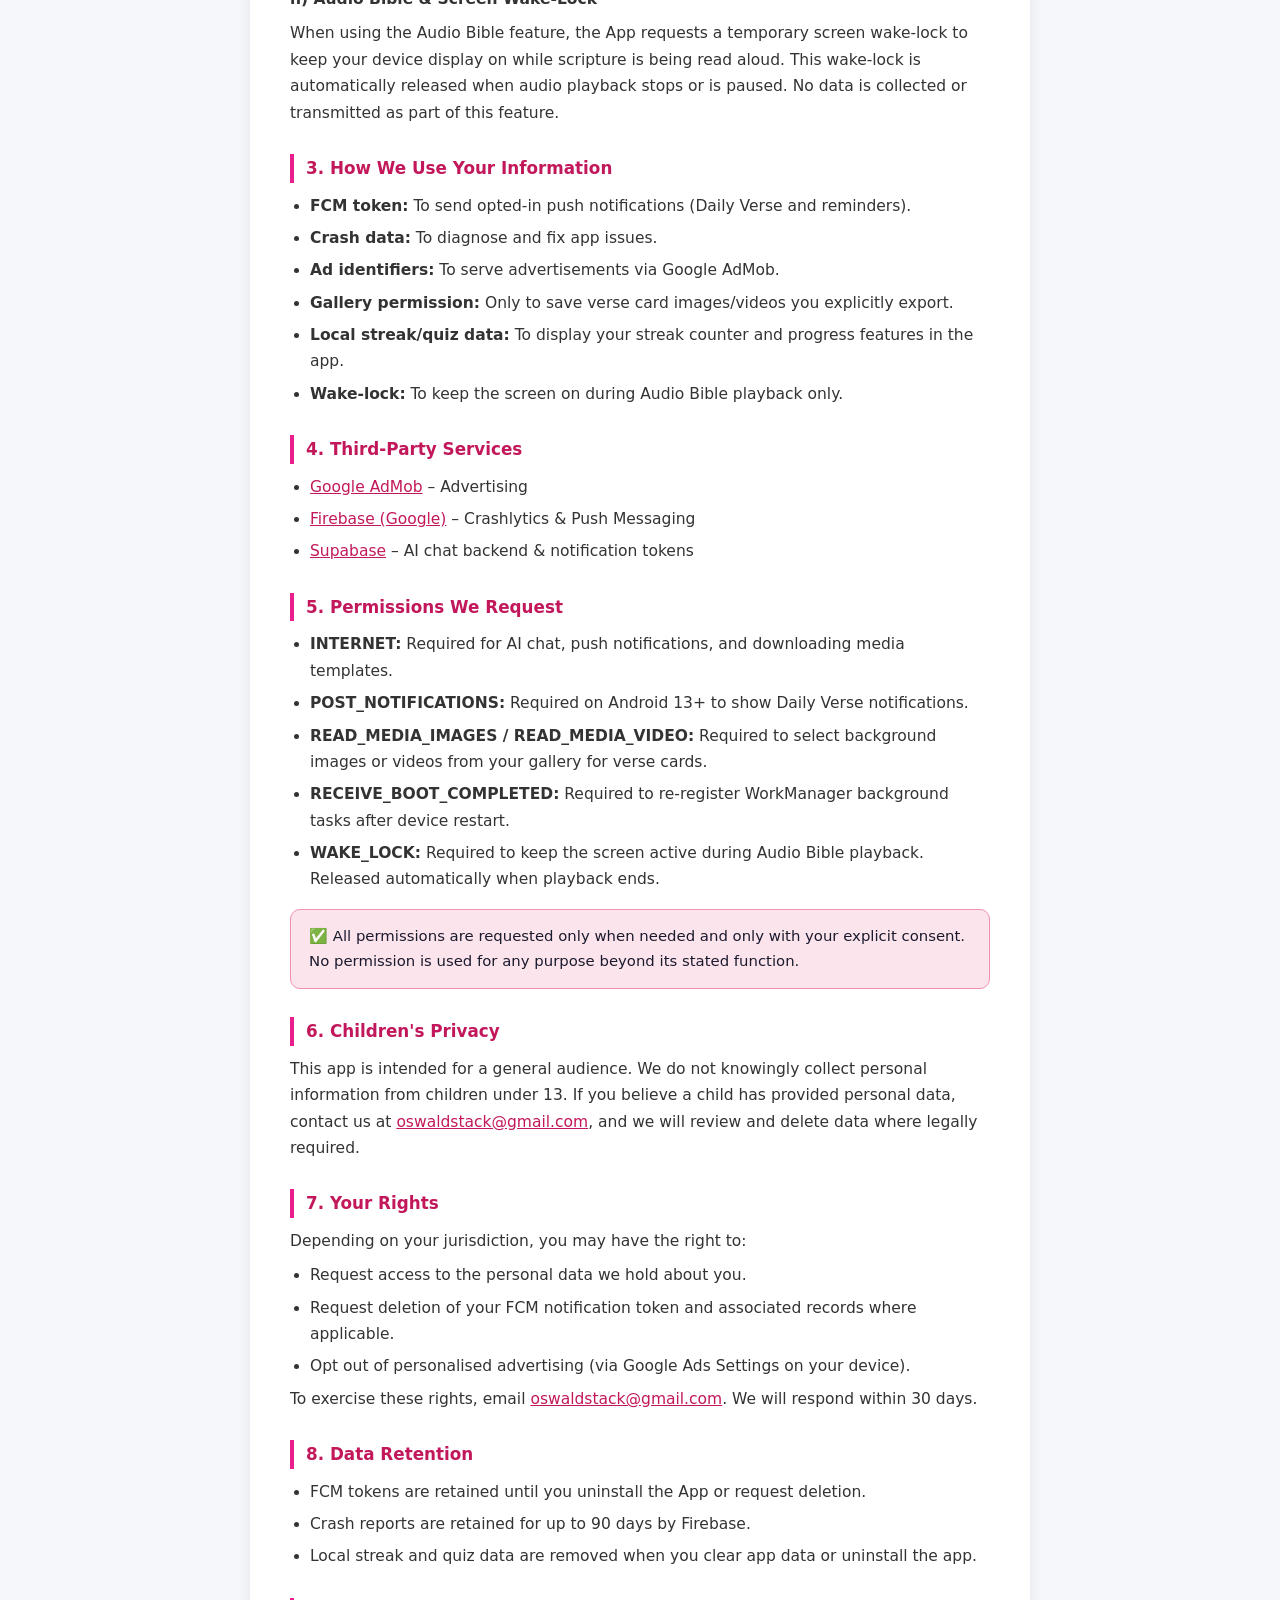
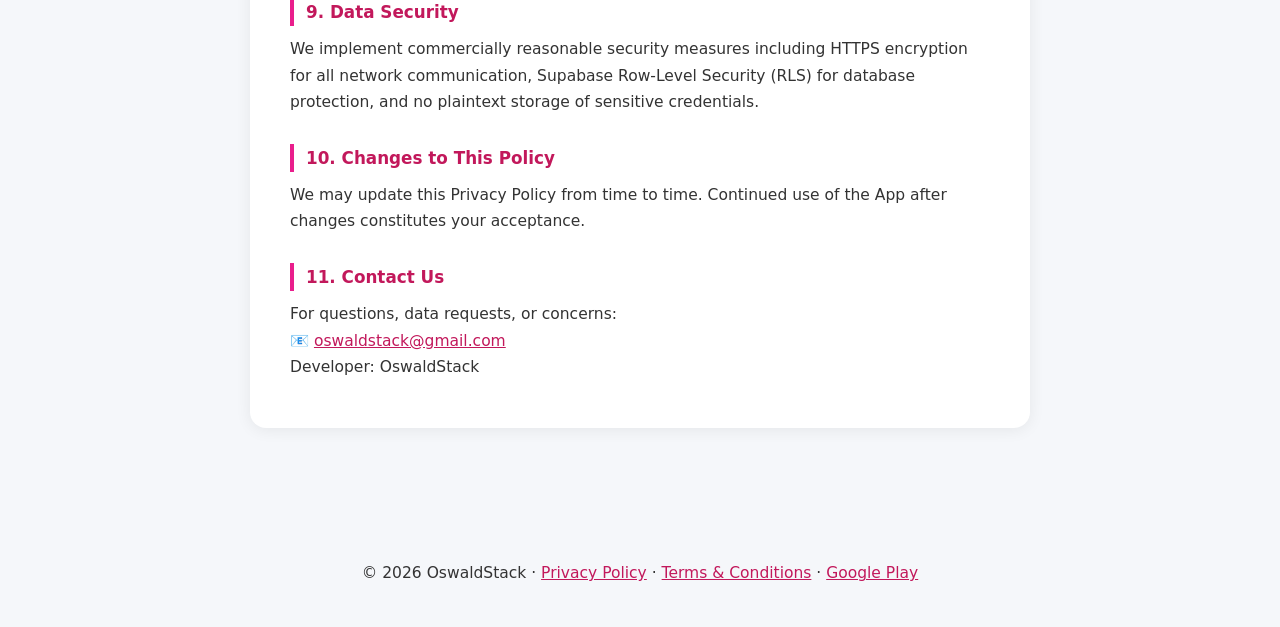
==== commit 4b338f29: "second update with audio bible" ====
--- a/docs/privacy.html
+++ b/docs/privacy.html
@@ -13,13 +13,13 @@
       line-height: 1.7;
     }
     header {
-      background: linear-gradient(135deg, #1a472a 0%, #2d6a4f 100%);
+      background: linear-gradient(135deg, #c2185b 0%, #e91e8c 100%);
       color: white;
       padding: 40px 24px 32px;
       text-align: center;
     }
     header h1 { font-size: 1.8rem; font-weight: 700; }
-    header p { font-size: 0.95rem; opacity: 0.85; margin-top: 4px; }
+    header p  { font-size: 0.95rem; opacity: 0.85; margin-top: 4px; }
     nav {
       display: flex;
       justify-content: center;
@@ -32,17 +32,17 @@
       z-index: 10;
     }
     nav a {
-      color: #2d6a4f;
+      color: #c2185b;
       text-decoration: none;
       font-weight: 600;
       font-size: 0.95rem;
       padding: 6px 14px;
       border-radius: 20px;
-      border: 2px solid #2d6a4f;
+      border: 2px solid #c2185b;
       transition: all 0.2s;
     }
     nav a:hover, nav a.active {
-      background: #2d6a4f;
+      background: #c2185b;
       color: white;
     }
     .container {
@@ -58,7 +58,7 @@
     }
     .card h2 {
       font-size: 1.5rem;
-      color: #1a472a;
+      color: #c2185b;
       margin-bottom: 8px;
     }
     .updated {
@@ -69,18 +69,18 @@
     }
     h3 {
       font-size: 1.05rem;
-      color: #1a472a;
+      color: #c2185b;
       margin: 28px 0 10px;
       padding-left: 12px;
-      border-left: 4px solid #2d6a4f;
+      border-left: 4px solid #e91e8c;
     }
     p, li { font-size: 0.97rem; color: #333; margin-bottom: 8px; }
     ul { padding-left: 20px; }
     li { margin-bottom: 6px; }
-    a { color: #2d6a4f; }
+    a { color: #c2185b; }
     .highlight {
-      background: #e8f5e9;
-      border: 1px solid #a5d6a7;
+      background: #fce4ec;
+      border: 1px solid #f48fb1;
       border-radius: 10px;
       padding: 14px 18px;
       margin: 16px 0;
@@ -100,7 +100,7 @@
       font-size: 0.85rem;
       padding: 32px 16px;
     }
-    footer a { color: #2d6a4f; }
+    footer a { color: #c2185b; }
     @media (max-width: 600px) {
       .card { padding: 24px 16px; }
     }
@@ -121,10 +121,11 @@
 <div class="container">
   <div class="card">
     <h2>Privacy Policy</h2>
-    <span class="updated">Last Updated: March 16, 2026</span>
+    <span class="updated">Last Updated: April 6, 2026</span>
 
     <h3>1. Introduction</h3>
     <p>Tamil Bible With AI ("App", "we", "us", "our") is developed and operated by OswaldStack. We are committed to protecting your personal information and your right to privacy. This policy describes what information we collect, how we use it, and your rights.</p>
+    <p>App available on Google Play: <a href="https://play.google.com/store/apps/details?id=com.oswaldstack.tamilbibleai" target="_blank">play.google.com/store/apps/details?id=com.oswaldstack.tamilbibleai</a></p>
 
     <h3>2. Information We Collect</h3>
 
@@ -153,6 +154,9 @@
 
     <p><strong>g) AI Chat</strong></p>
     <p>Your text query is sent to our backend (Supabase Edge Function) to generate a response. Chat history is stored on-device for app functionality and may sync only where required by active app features. We do not sell your personal data.</p>
+
+    <p><strong>h) Audio Bible &amp; Screen Wake-Lock</strong></p>
+    <p>When using the Audio Bible feature, the App requests a temporary screen wake-lock to keep your device display on while scripture is being read aloud. This wake-lock is automatically released when audio playback stops or is paused. No data is collected or transmitted as part of this feature.</p>
 
     <h3>3. How We Use Your Information</h3>
     <ul>
@@ -161,6 +165,7 @@
       <li><strong>Ad identifiers:</strong> To serve advertisements via Google AdMob.</li>
       <li><strong>Gallery permission:</strong> Only to save verse card images/videos you explicitly export.</li>
       <li><strong>Local streak/quiz data:</strong> To display your streak counter and progress features in the app.</li>
+      <li><strong>Wake-lock:</strong> To keep the screen on during Audio Bible playback only.</li>
     </ul>
 
     <h3>4. Third-Party Services</h3>
@@ -176,6 +181,7 @@
       <li><strong>POST_NOTIFICATIONS:</strong> Required on Android 13+ to show Daily Verse notifications.</li>
       <li><strong>READ_MEDIA_IMAGES / READ_MEDIA_VIDEO:</strong> Required to select background images or videos from your gallery for verse cards.</li>
       <li><strong>RECEIVE_BOOT_COMPLETED:</strong> Required to re-register WorkManager background tasks after device restart.</li>
+      <li><strong>WAKE_LOCK:</strong> Required to keep the screen active during Audio Bible playback. Released automatically when playback ends.</li>
     </ul>
     <div class="highlight">
       ✅ All permissions are requested only when needed and only with your explicit consent. No permission is used for any purpose beyond its stated function.
@@ -214,7 +220,7 @@
 </div>
 
 <footer>
-  <p>&copy; 2026 OswaldStack · <a href="privacy.html">Privacy Policy</a> · <a href="terms.html">Terms &amp; Conditions</a></p>
+  <p>&copy; 2026 OswaldStack · <a href="privacy.html">Privacy Policy</a> · <a href="terms.html">Terms &amp; Conditions</a> · <a href="https://play.google.com/store/apps/details?id=com.oswaldstack.tamilbibleai" target="_blank">Google Play</a></p>
 </footer>
 
 </body>
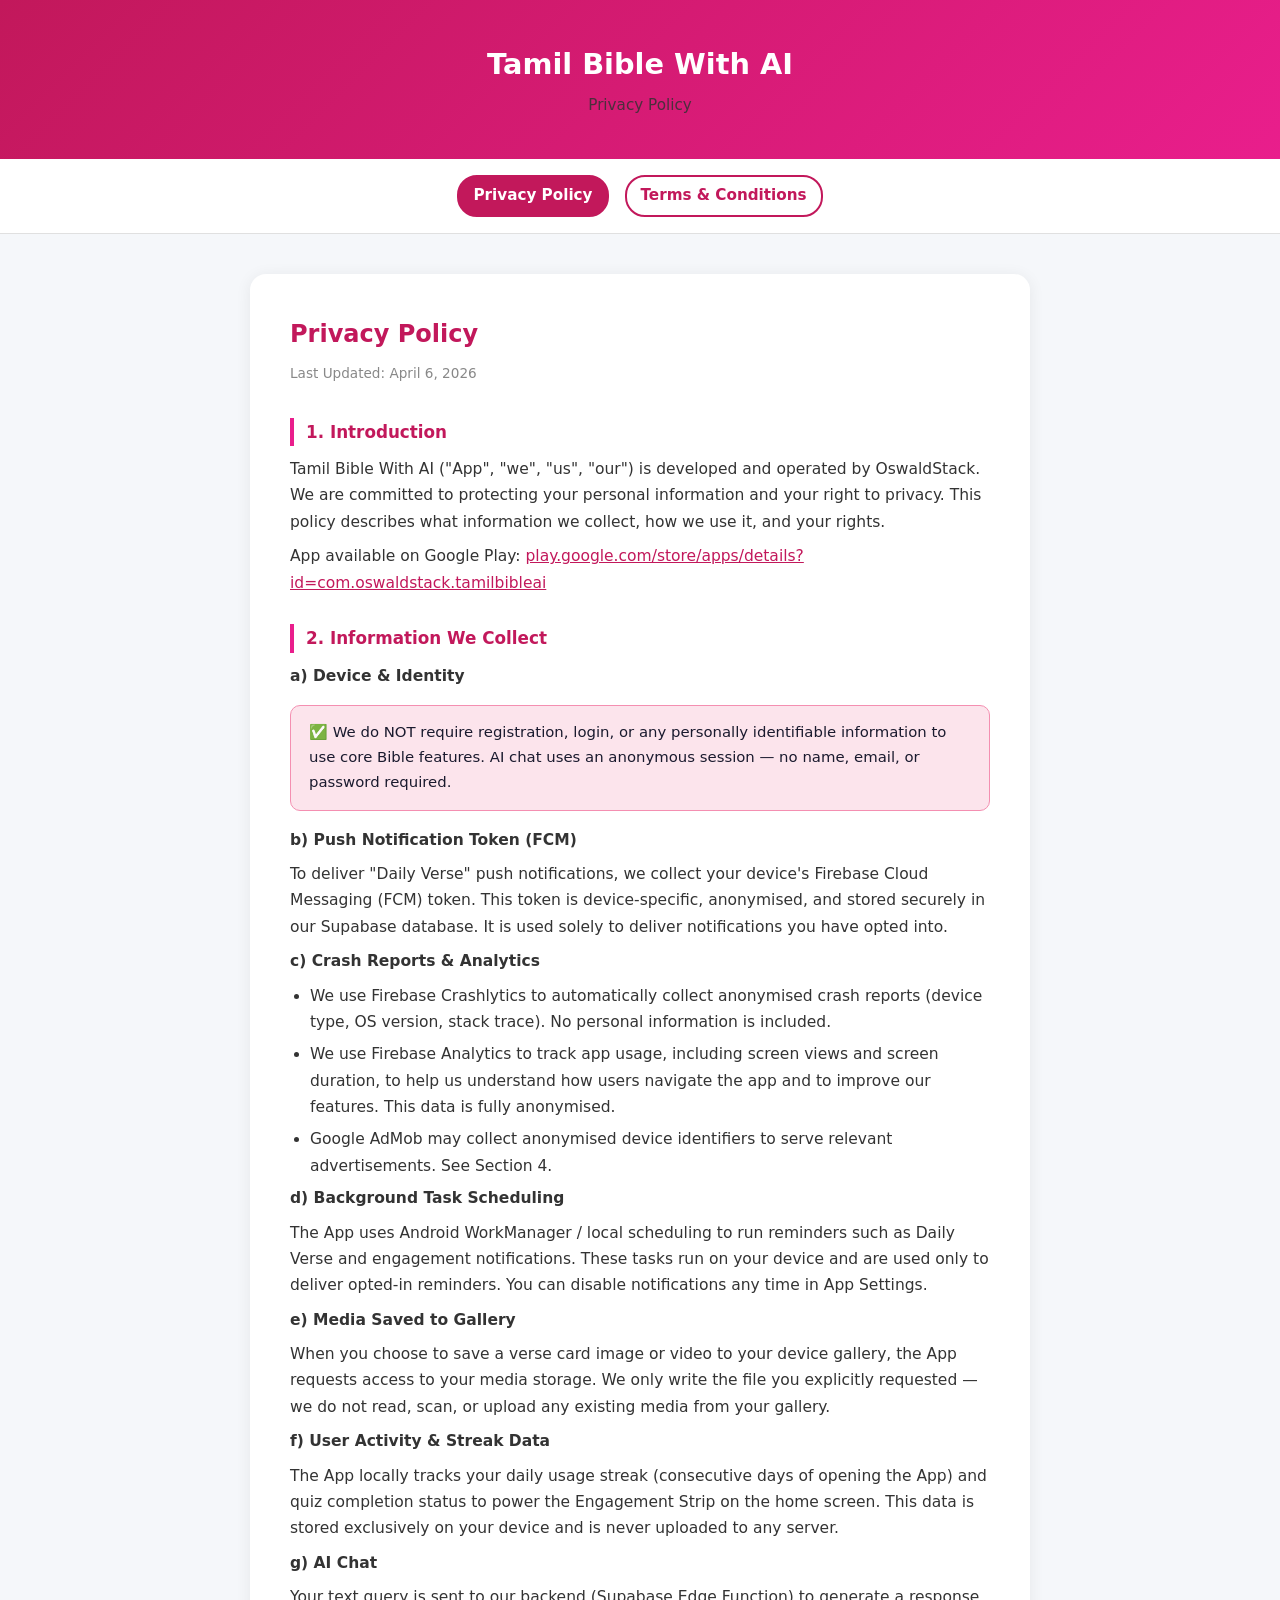
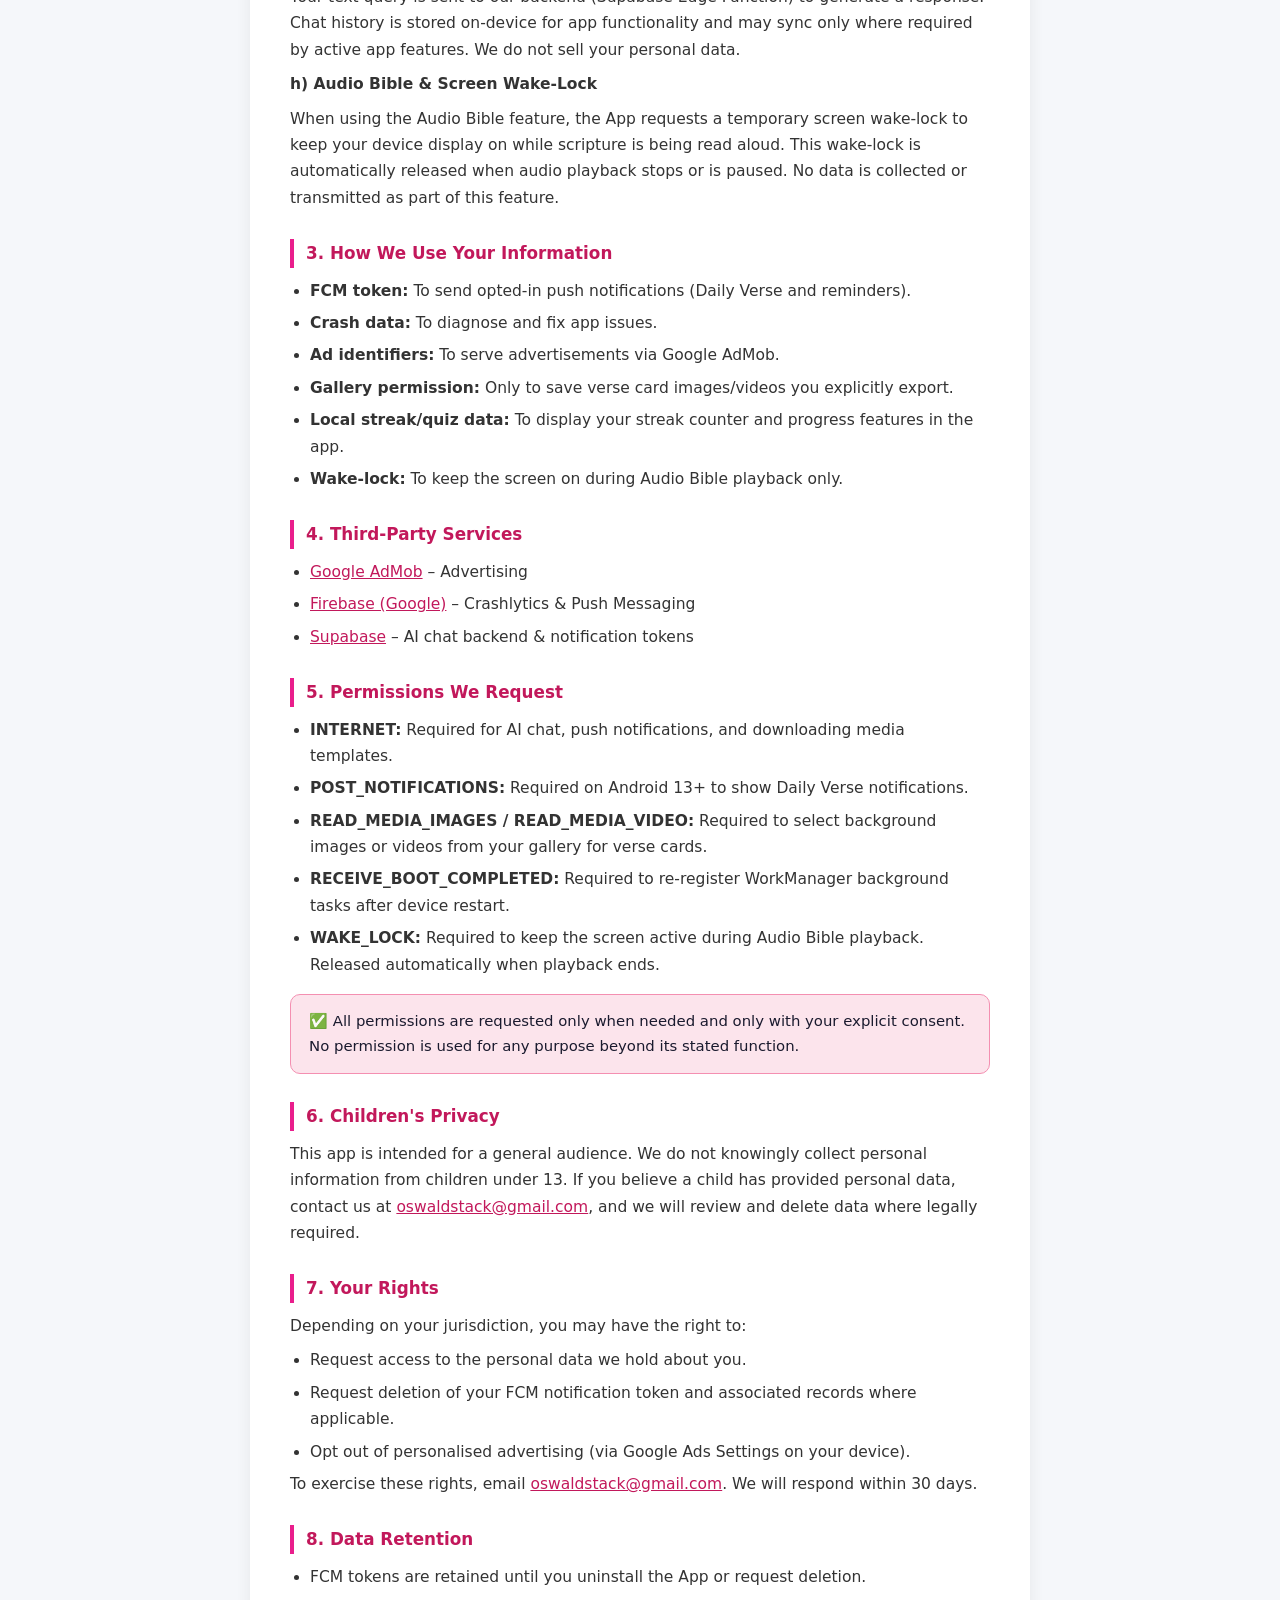
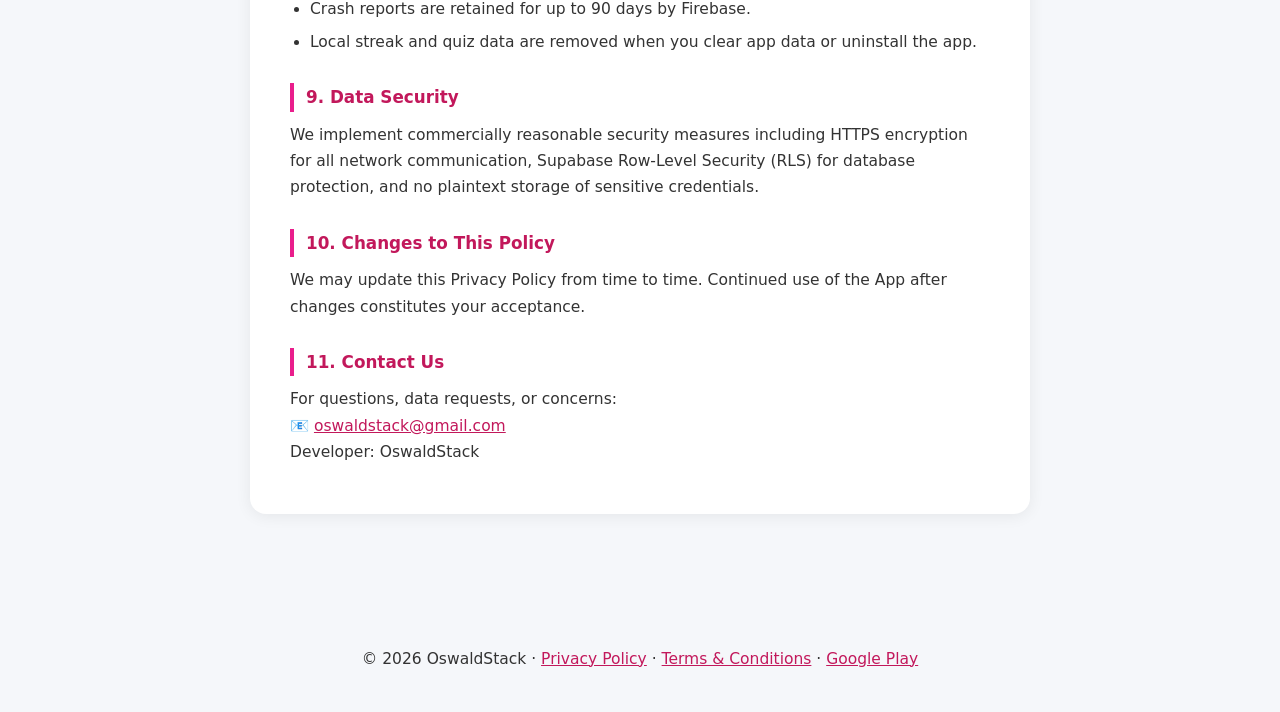
==== commit 200c165a: "Update privacy policy with analytics info and fix typo in terms" ====
--- a/docs/privacy.html
+++ b/docs/privacy.html
@@ -140,6 +140,7 @@
     <p><strong>c) Crash Reports &amp; Analytics</strong></p>
     <ul>
       <li>We use Firebase Crashlytics to automatically collect anonymised crash reports (device type, OS version, stack trace). No personal information is included.</li>
+      <li>We use Firebase Analytics to track app usage, including screen views and screen duration, to help us understand how users navigate the app and to improve our features. This data is fully anonymised.</li>
       <li>Google AdMob may collect anonymised device identifiers to serve relevant advertisements. See Section 4.</li>
     </ul>
 
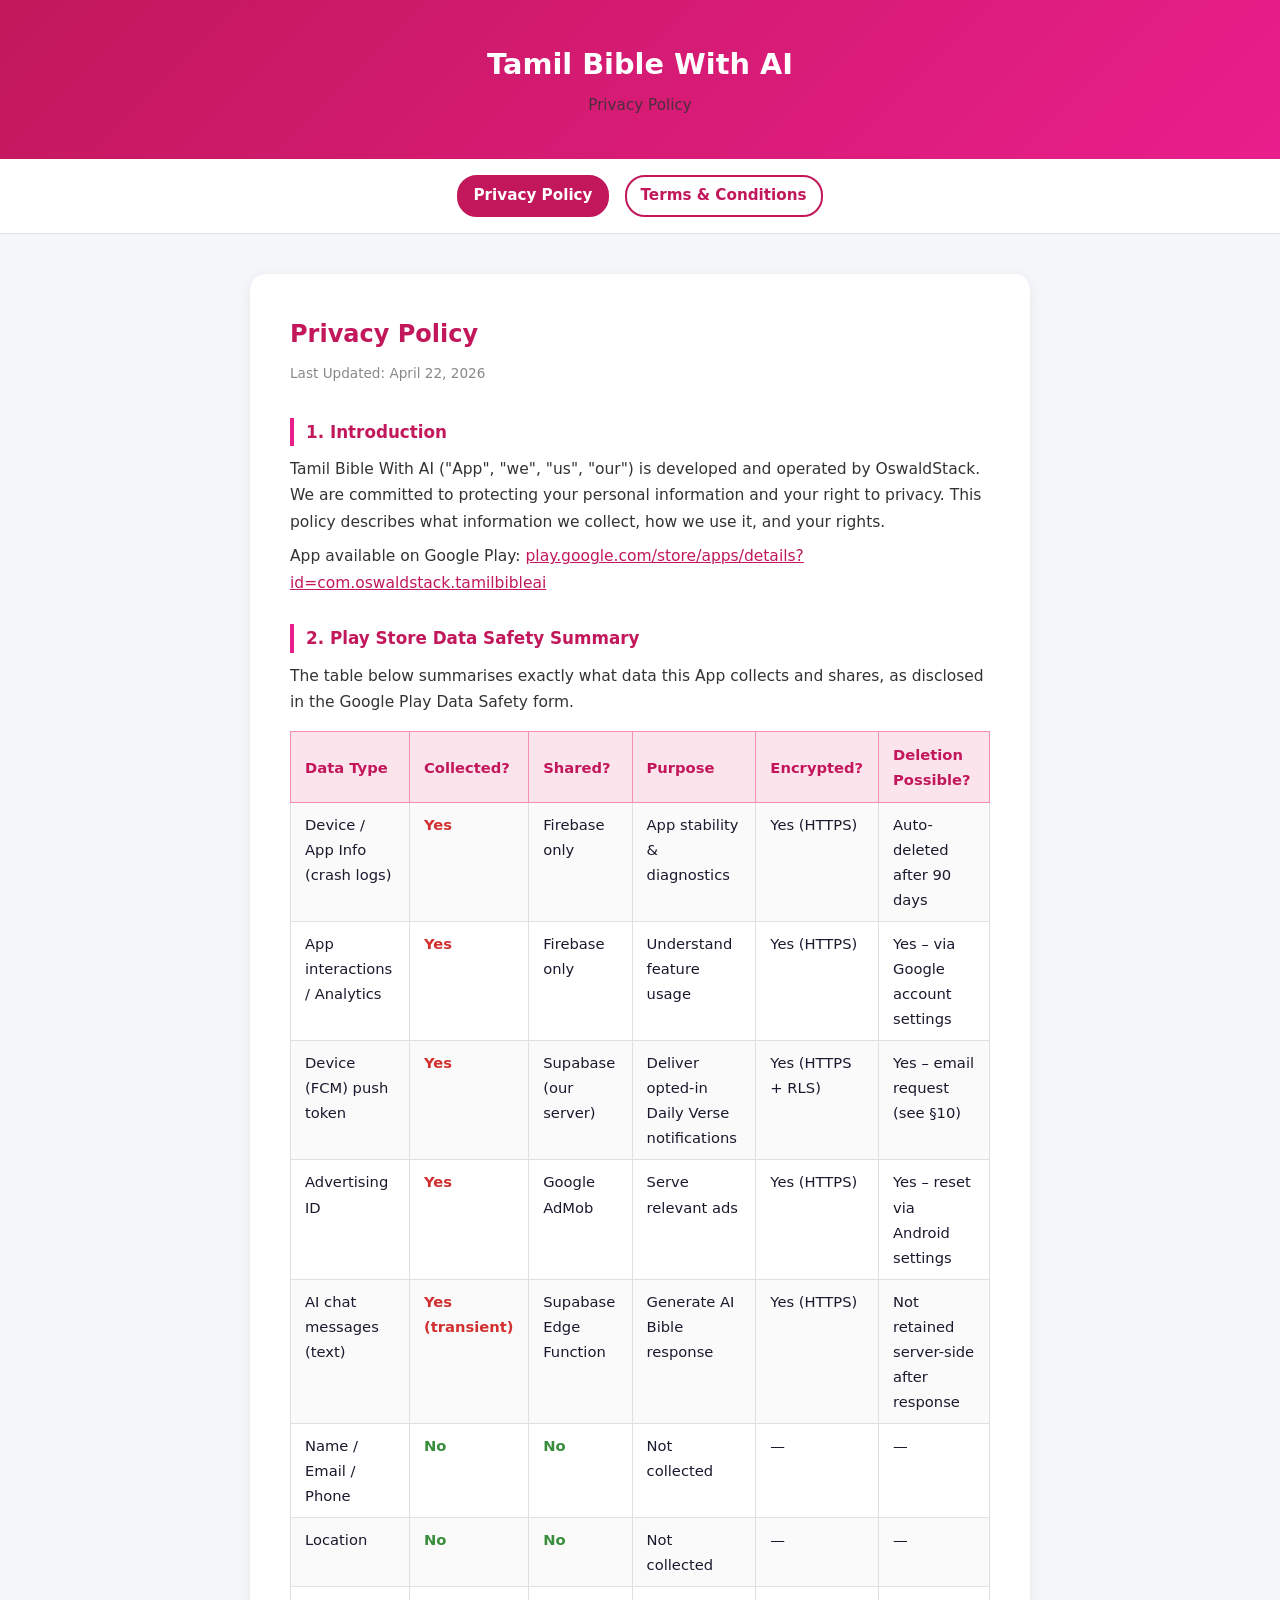
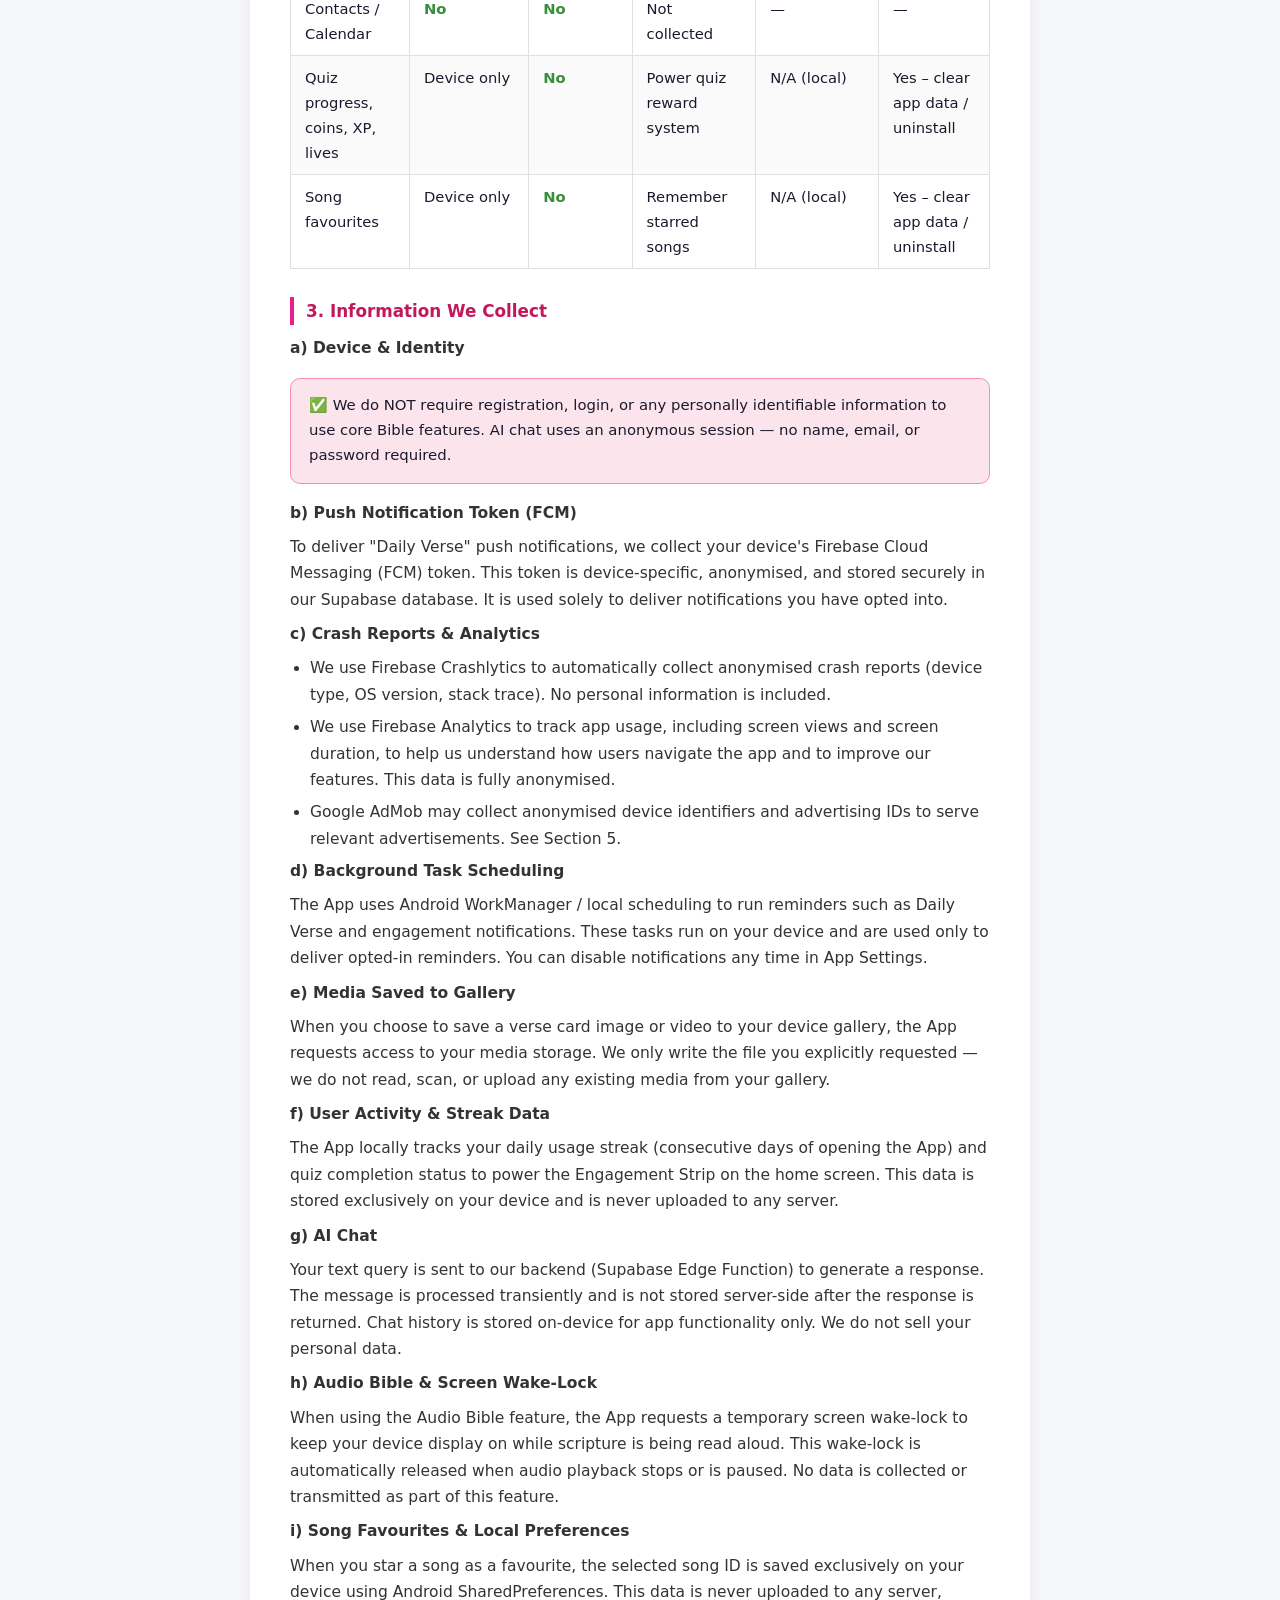
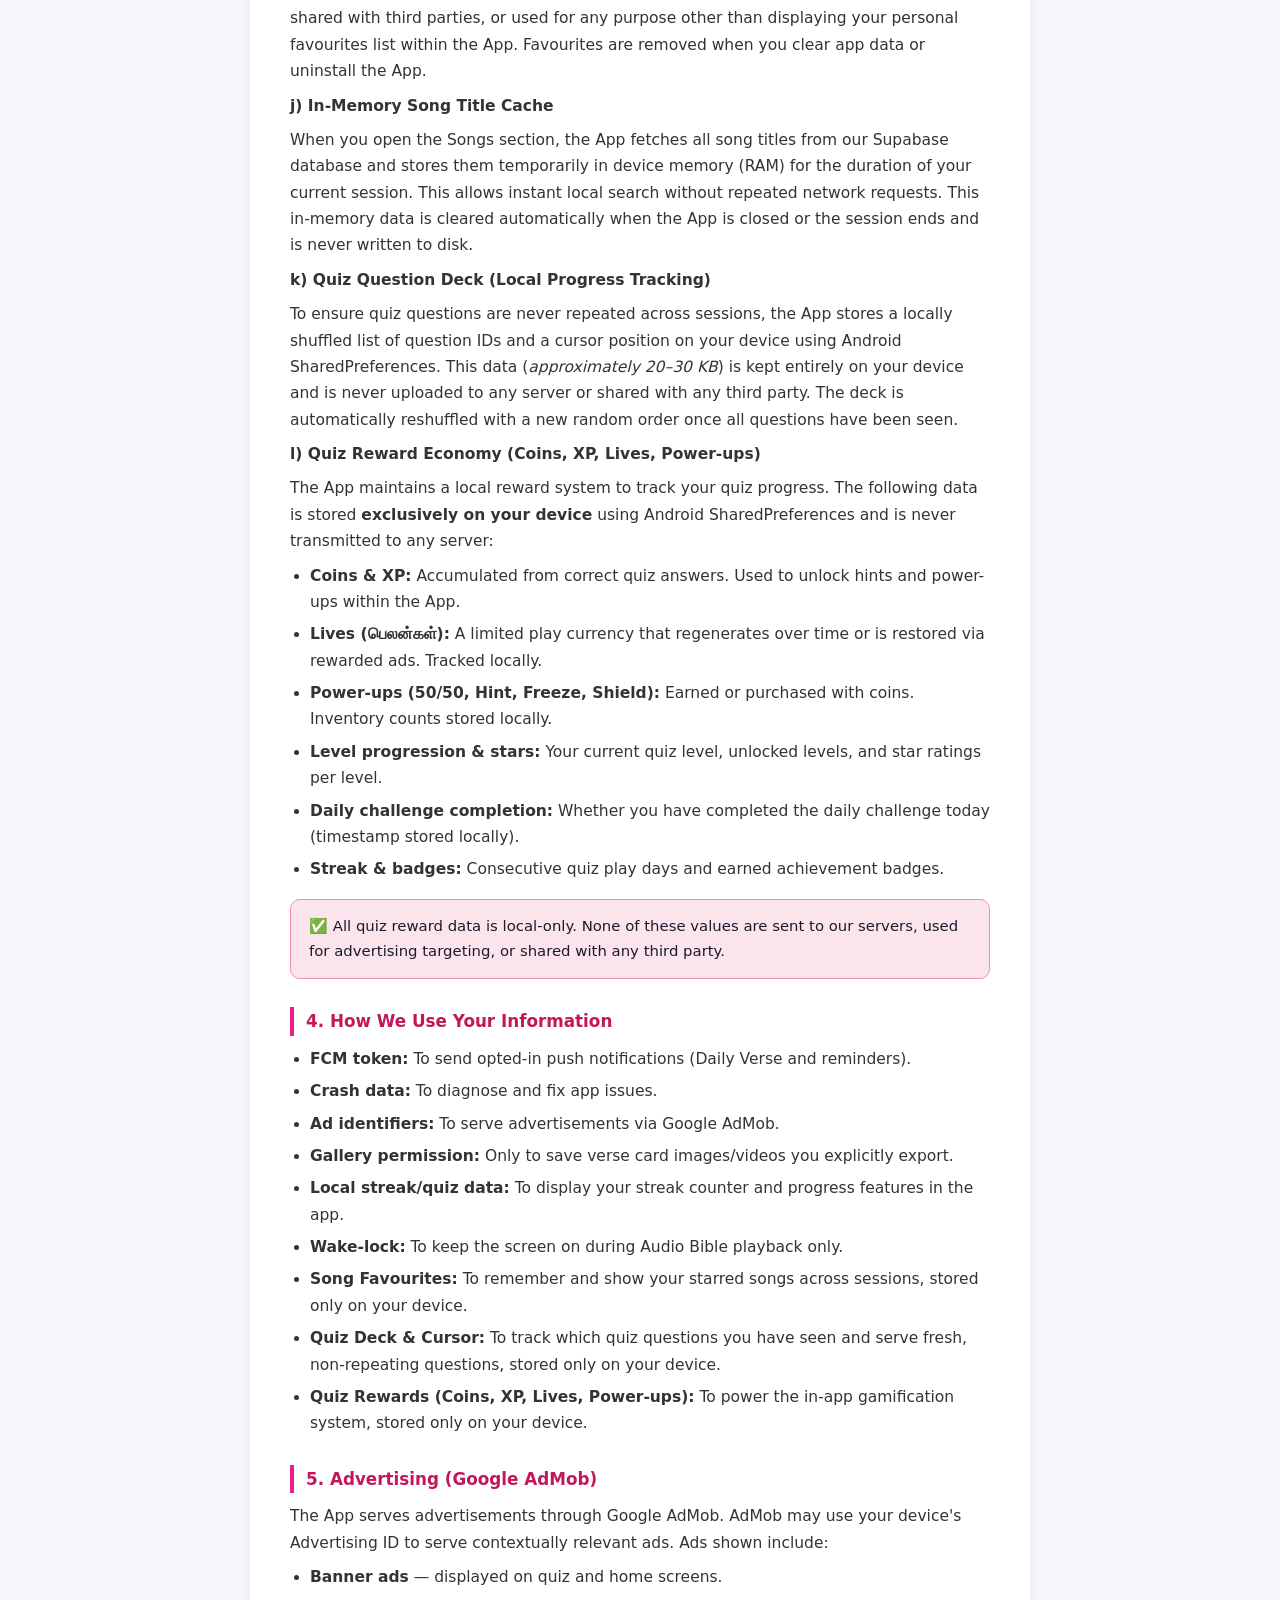
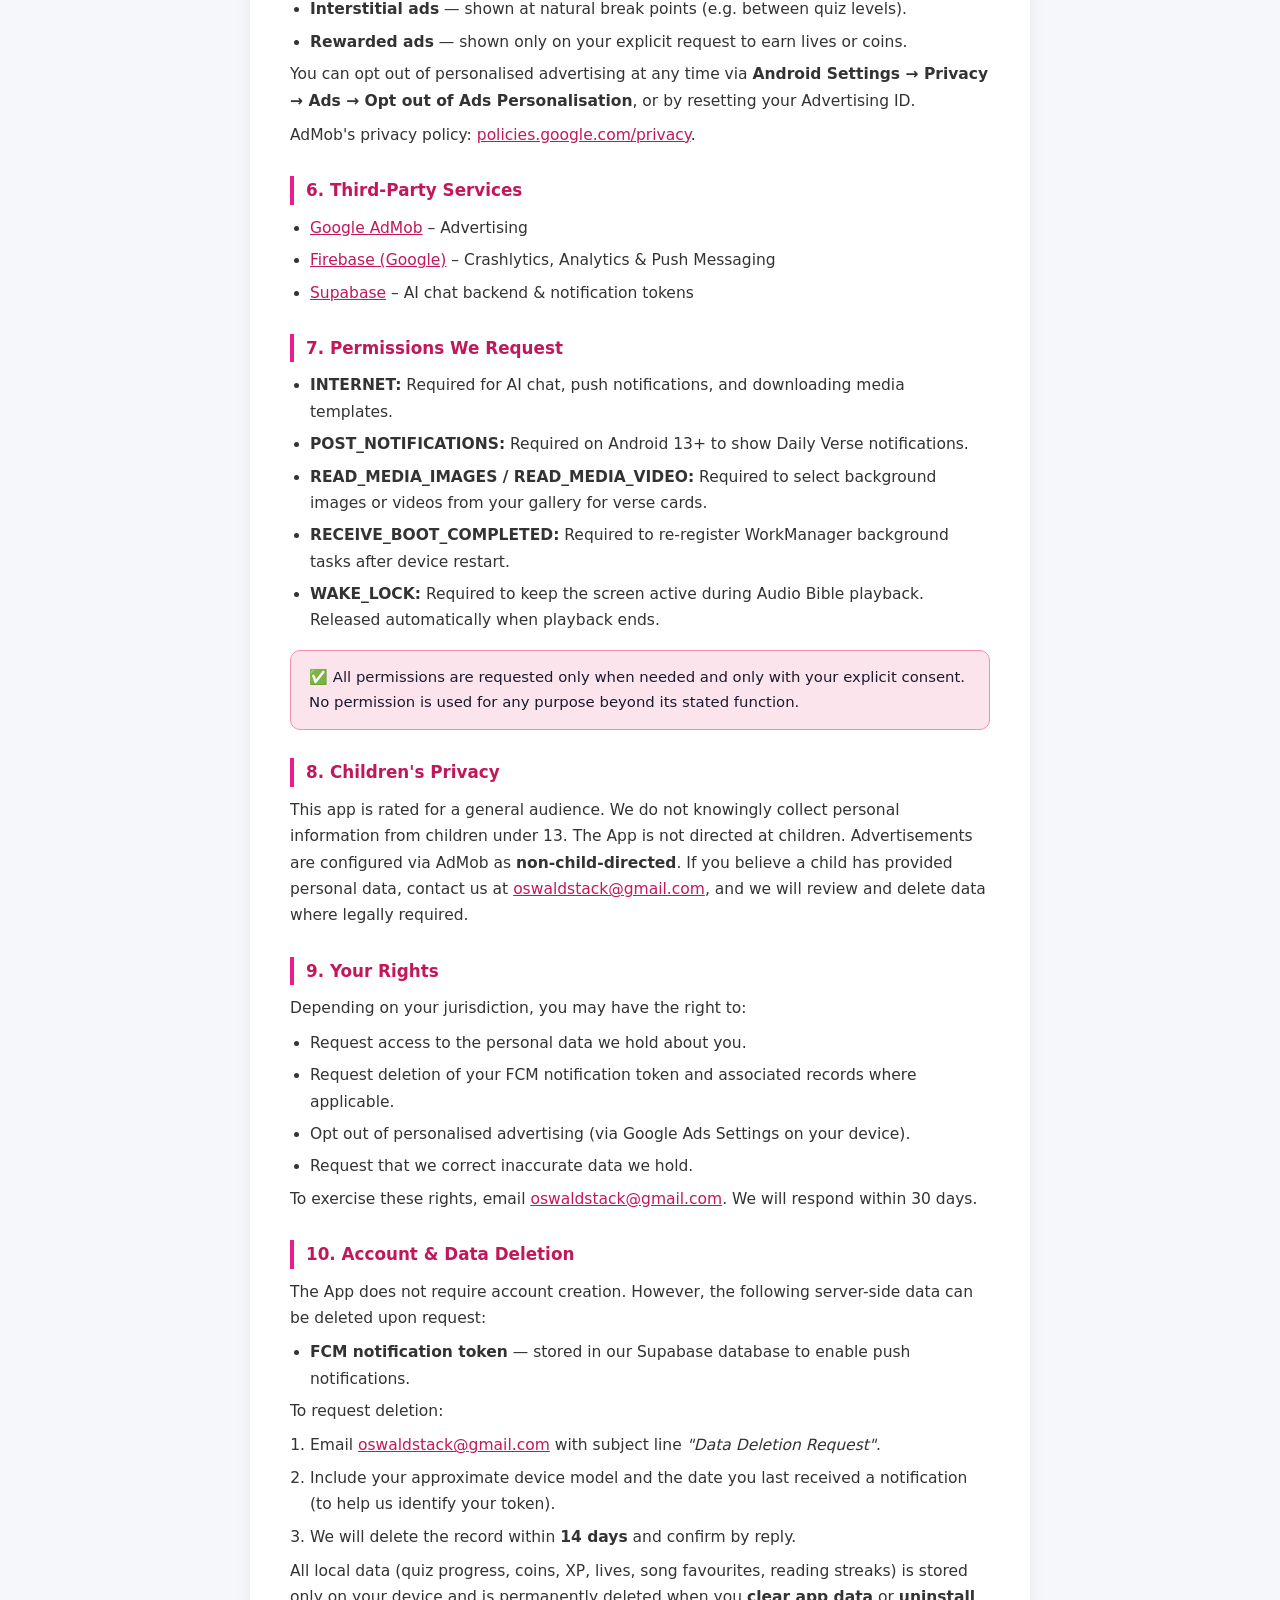
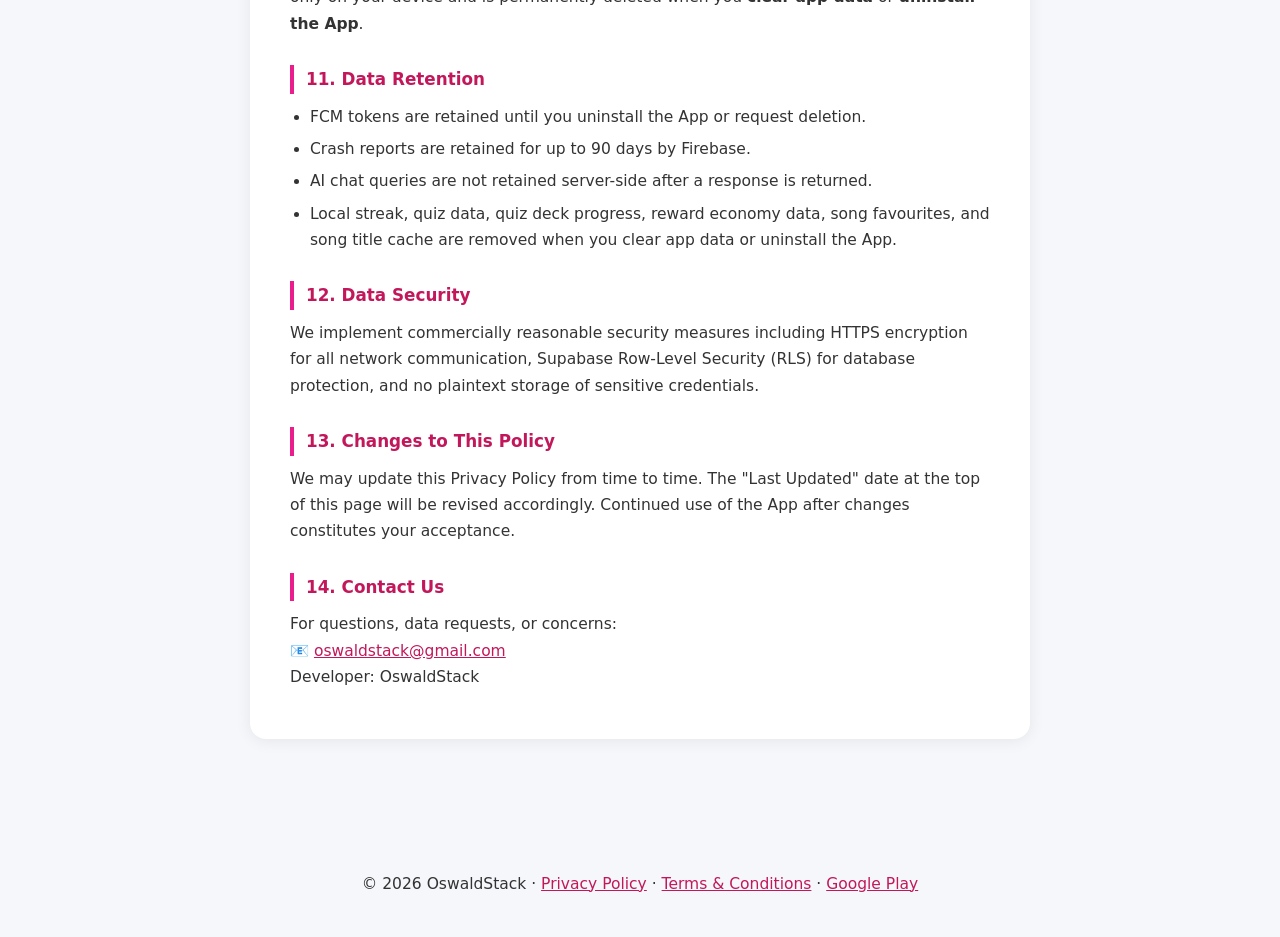
==== commit 243bb9bb: "Update privacy and terms documents" ====
--- a/docs/privacy.html
+++ b/docs/privacy.html
@@ -94,6 +94,27 @@
       margin: 16px 0;
       font-size: 0.93rem;
     }
+    .data-table {
+      width: 100%;
+      border-collapse: collapse;
+      margin: 16px 0;
+      font-size: 0.92rem;
+    }
+    .data-table th {
+      background: #fce4ec;
+      color: #c2185b;
+      padding: 10px 14px;
+      text-align: left;
+      border: 1px solid #f48fb1;
+    }
+    .data-table td {
+      padding: 9px 14px;
+      border: 1px solid #e0e0e0;
+      vertical-align: top;
+    }
+    .data-table tr:nth-child(even) td { background: #fafafa; }
+    .yes  { color: #d32f2f; font-weight: 700; }
+    .no   { color: #388e3c; font-weight: 700; }
     footer {
       text-align: center;
       color: #aaa;
@@ -103,6 +124,7 @@
     footer a { color: #c2185b; }
     @media (max-width: 600px) {
       .card { padding: 24px 16px; }
+      .data-table { font-size: 0.82rem; }
     }
   </style>
 </head>
@@ -121,13 +143,106 @@
 <div class="container">
   <div class="card">
     <h2>Privacy Policy</h2>
-    <span class="updated">Last Updated: April 6, 2026</span>
+    <span class="updated">Last Updated: April 22, 2026</span>
 
     <h3>1. Introduction</h3>
     <p>Tamil Bible With AI ("App", "we", "us", "our") is developed and operated by OswaldStack. We are committed to protecting your personal information and your right to privacy. This policy describes what information we collect, how we use it, and your rights.</p>
     <p>App available on Google Play: <a href="https://play.google.com/store/apps/details?id=com.oswaldstack.tamilbibleai" target="_blank">play.google.com/store/apps/details?id=com.oswaldstack.tamilbibleai</a></p>
 
-    <h3>2. Information We Collect</h3>
+    <h3>2. Play Store Data Safety Summary</h3>
+    <p>The table below summarises exactly what data this App collects and shares, as disclosed in the Google Play Data Safety form.</p>
+    <table class="data-table">
+      <tr>
+        <th>Data Type</th>
+        <th>Collected?</th>
+        <th>Shared?</th>
+        <th>Purpose</th>
+        <th>Encrypted?</th>
+        <th>Deletion Possible?</th>
+      </tr>
+      <tr>
+        <td>Device / App Info (crash logs)</td>
+        <td class="yes">Yes</td>
+        <td>Firebase only</td>
+        <td>App stability &amp; diagnostics</td>
+        <td>Yes (HTTPS)</td>
+        <td>Auto-deleted after 90 days</td>
+      </tr>
+      <tr>
+        <td>App interactions / Analytics</td>
+        <td class="yes">Yes</td>
+        <td>Firebase only</td>
+        <td>Understand feature usage</td>
+        <td>Yes (HTTPS)</td>
+        <td>Yes – via Google account settings</td>
+      </tr>
+      <tr>
+        <td>Device (FCM) push token</td>
+        <td class="yes">Yes</td>
+        <td>Supabase (our server)</td>
+        <td>Deliver opted-in Daily Verse notifications</td>
+        <td>Yes (HTTPS + RLS)</td>
+        <td>Yes – email request (see §10)</td>
+      </tr>
+      <tr>
+        <td>Advertising ID</td>
+        <td class="yes">Yes</td>
+        <td>Google AdMob</td>
+        <td>Serve relevant ads</td>
+        <td>Yes (HTTPS)</td>
+        <td>Yes – reset via Android settings</td>
+      </tr>
+      <tr>
+        <td>AI chat messages (text)</td>
+        <td class="yes">Yes (transient)</td>
+        <td>Supabase Edge Function</td>
+        <td>Generate AI Bible response</td>
+        <td>Yes (HTTPS)</td>
+        <td>Not retained server-side after response</td>
+      </tr>
+      <tr>
+        <td>Name / Email / Phone</td>
+        <td class="no">No</td>
+        <td class="no">No</td>
+        <td>Not collected</td>
+        <td>—</td>
+        <td>—</td>
+      </tr>
+      <tr>
+        <td>Location</td>
+        <td class="no">No</td>
+        <td class="no">No</td>
+        <td>Not collected</td>
+        <td>—</td>
+        <td>—</td>
+      </tr>
+      <tr>
+        <td>Contacts / Calendar</td>
+        <td class="no">No</td>
+        <td class="no">No</td>
+        <td>Not collected</td>
+        <td>—</td>
+        <td>—</td>
+      </tr>
+      <tr>
+        <td>Quiz progress, coins, XP, lives</td>
+        <td>Device only</td>
+        <td class="no">No</td>
+        <td>Power quiz reward system</td>
+        <td>N/A (local)</td>
+        <td>Yes – clear app data / uninstall</td>
+      </tr>
+      <tr>
+        <td>Song favourites</td>
+        <td>Device only</td>
+        <td class="no">No</td>
+        <td>Remember starred songs</td>
+        <td>N/A (local)</td>
+        <td>Yes – clear app data / uninstall</td>
+      </tr>
+    </table>
+
+    <h3>3. Information We Collect</h3>
 
     <p><strong>a) Device &amp; Identity</strong></p>
     <div class="highlight">
@@ -141,7 +256,7 @@
     <ul>
       <li>We use Firebase Crashlytics to automatically collect anonymised crash reports (device type, OS version, stack trace). No personal information is included.</li>
       <li>We use Firebase Analytics to track app usage, including screen views and screen duration, to help us understand how users navigate the app and to improve our features. This data is fully anonymised.</li>
-      <li>Google AdMob may collect anonymised device identifiers to serve relevant advertisements. See Section 4.</li>
+      <li>Google AdMob may collect anonymised device identifiers and advertising IDs to serve relevant advertisements. See Section 5.</li>
     </ul>
 
     <p><strong>d) Background Task Scheduling</strong></p>
@@ -154,12 +269,35 @@
     <p>The App locally tracks your daily usage streak (consecutive days of opening the App) and quiz completion status to power the Engagement Strip on the home screen. This data is stored exclusively on your device and is never uploaded to any server.</p>
 
     <p><strong>g) AI Chat</strong></p>
-    <p>Your text query is sent to our backend (Supabase Edge Function) to generate a response. Chat history is stored on-device for app functionality and may sync only where required by active app features. We do not sell your personal data.</p>
+    <p>Your text query is sent to our backend (Supabase Edge Function) to generate a response. The message is processed transiently and is not stored server-side after the response is returned. Chat history is stored on-device for app functionality only. We do not sell your personal data.</p>
 
     <p><strong>h) Audio Bible &amp; Screen Wake-Lock</strong></p>
     <p>When using the Audio Bible feature, the App requests a temporary screen wake-lock to keep your device display on while scripture is being read aloud. This wake-lock is automatically released when audio playback stops or is paused. No data is collected or transmitted as part of this feature.</p>
 
-    <h3>3. How We Use Your Information</h3>
+    <p><strong>i) Song Favourites &amp; Local Preferences</strong></p>
+    <p>When you star a song as a favourite, the selected song ID is saved exclusively on your device using Android SharedPreferences. This data is never uploaded to any server, shared with third parties, or used for any purpose other than displaying your personal favourites list within the App. Favourites are removed when you clear app data or uninstall the App.</p>
+
+    <p><strong>j) In-Memory Song Title Cache</strong></p>
+    <p>When you open the Songs section, the App fetches all song titles from our Supabase database and stores them temporarily in device memory (RAM) for the duration of your current session. This allows instant local search without repeated network requests. This in-memory data is cleared automatically when the App is closed or the session ends and is never written to disk.</p>
+
+    <p><strong>k) Quiz Question Deck (Local Progress Tracking)</strong></p>
+    <p>To ensure quiz questions are never repeated across sessions, the App stores a locally shuffled list of question IDs and a cursor position on your device using Android SharedPreferences. This data (<em>approximately 20–30 KB</em>) is kept entirely on your device and is never uploaded to any server or shared with any third party. The deck is automatically reshuffled with a new random order once all questions have been seen.</p>
+
+    <p><strong>l) Quiz Reward Economy (Coins, XP, Lives, Power-ups)</strong></p>
+    <p>The App maintains a local reward system to track your quiz progress. The following data is stored <strong>exclusively on your device</strong> using Android SharedPreferences and is never transmitted to any server:</p>
+    <ul>
+      <li><strong>Coins &amp; XP:</strong> Accumulated from correct quiz answers. Used to unlock hints and power-ups within the App.</li>
+      <li><strong>Lives (பெலன்கள்):</strong> A limited play currency that regenerates over time or is restored via rewarded ads. Tracked locally.</li>
+      <li><strong>Power-ups (50/50, Hint, Freeze, Shield):</strong> Earned or purchased with coins. Inventory counts stored locally.</li>
+      <li><strong>Level progression &amp; stars:</strong> Your current quiz level, unlocked levels, and star ratings per level.</li>
+      <li><strong>Daily challenge completion:</strong> Whether you have completed the daily challenge today (timestamp stored locally).</li>
+      <li><strong>Streak &amp; badges:</strong> Consecutive quiz play days and earned achievement badges.</li>
+    </ul>
+    <div class="highlight">
+      ✅ All quiz reward data is local-only. None of these values are sent to our servers, used for advertising targeting, or shared with any third party.
+    </div>
+
+    <h3>4. How We Use Your Information</h3>
     <ul>
       <li><strong>FCM token:</strong> To send opted-in push notifications (Daily Verse and reminders).</li>
       <li><strong>Crash data:</strong> To diagnose and fix app issues.</li>
@@ -167,16 +305,29 @@
       <li><strong>Gallery permission:</strong> Only to save verse card images/videos you explicitly export.</li>
       <li><strong>Local streak/quiz data:</strong> To display your streak counter and progress features in the app.</li>
       <li><strong>Wake-lock:</strong> To keep the screen on during Audio Bible playback only.</li>
-    </ul>
-
-    <h3>4. Third-Party Services</h3>
+      <li><strong>Song Favourites:</strong> To remember and show your starred songs across sessions, stored only on your device.</li>
+      <li><strong>Quiz Deck &amp; Cursor:</strong> To track which quiz questions you have seen and serve fresh, non-repeating questions, stored only on your device.</li>
+      <li><strong>Quiz Rewards (Coins, XP, Lives, Power-ups):</strong> To power the in-app gamification system, stored only on your device.</li>
+    </ul>
+
+    <h3>5. Advertising (Google AdMob)</h3>
+    <p>The App serves advertisements through Google AdMob. AdMob may use your device's Advertising ID to serve contextually relevant ads. Ads shown include:</p>
+    <ul>
+      <li><strong>Banner ads</strong> — displayed on quiz and home screens.</li>
+      <li><strong>Interstitial ads</strong> — shown at natural break points (e.g. between quiz levels).</li>
+      <li><strong>Rewarded ads</strong> — shown only on your explicit request to earn lives or coins.</li>
+    </ul>
+    <p>You can opt out of personalised advertising at any time via <strong>Android Settings → Privacy → Ads → Opt out of Ads Personalisation</strong>, or by resetting your Advertising ID.</p>
+    <p>AdMob's privacy policy: <a href="https://policies.google.com/privacy" target="_blank">policies.google.com/privacy</a>.</p>
+
+    <h3>6. Third-Party Services</h3>
     <ul>
       <li><a href="https://policies.google.com/privacy" target="_blank">Google AdMob</a> – Advertising</li>
-      <li><a href="https://firebase.google.com/support/privacy" target="_blank">Firebase (Google)</a> – Crashlytics &amp; Push Messaging</li>
+      <li><a href="https://firebase.google.com/support/privacy" target="_blank">Firebase (Google)</a> – Crashlytics, Analytics &amp; Push Messaging</li>
       <li><a href="https://supabase.com/privacy" target="_blank">Supabase</a> – AI chat backend &amp; notification tokens</li>
     </ul>
 
-    <h3>5. Permissions We Request</h3>
+    <h3>7. Permissions We Request</h3>
     <ul>
       <li><strong>INTERNET:</strong> Required for AI chat, push notifications, and downloading media templates.</li>
       <li><strong>POST_NOTIFICATIONS:</strong> Required on Android 13+ to show Daily Verse notifications.</li>
@@ -188,32 +339,47 @@
       ✅ All permissions are requested only when needed and only with your explicit consent. No permission is used for any purpose beyond its stated function.
     </div>
 
-    <h3>6. Children's Privacy</h3>
-    <p>This app is intended for a general audience. We do not knowingly collect personal information from children under 13. If you believe a child has provided personal data, contact us at <a href="mailto:oswaldstack@gmail.com">oswaldstack@gmail.com</a>, and we will review and delete data where legally required.</p>
-
-    <h3>7. Your Rights</h3>
+    <h3>8. Children's Privacy</h3>
+    <p>This app is rated for a general audience. We do not knowingly collect personal information from children under 13. The App is not directed at children. Advertisements are configured via AdMob as <strong>non-child-directed</strong>. If you believe a child has provided personal data, contact us at <a href="mailto:oswaldstack@gmail.com">oswaldstack@gmail.com</a>, and we will review and delete data where legally required.</p>
+
+    <h3>9. Your Rights</h3>
     <p>Depending on your jurisdiction, you may have the right to:</p>
     <ul>
       <li>Request access to the personal data we hold about you.</li>
       <li>Request deletion of your FCM notification token and associated records where applicable.</li>
       <li>Opt out of personalised advertising (via Google Ads Settings on your device).</li>
+      <li>Request that we correct inaccurate data we hold.</li>
     </ul>
     <p>To exercise these rights, email <a href="mailto:oswaldstack@gmail.com">oswaldstack@gmail.com</a>. We will respond within 30 days.</p>
 
-    <h3>8. Data Retention</h3>
+    <h3>10. Account &amp; Data Deletion</h3>
+    <p>The App does not require account creation. However, the following server-side data can be deleted upon request:</p>
+    <ul>
+      <li><strong>FCM notification token</strong> — stored in our Supabase database to enable push notifications.</li>
+    </ul>
+    <p>To request deletion:</p>
+    <ol style="padding-left:20px; margin-bottom:8px;">
+      <li>Email <a href="mailto:oswaldstack@gmail.com">oswaldstack@gmail.com</a> with subject line <em>"Data Deletion Request"</em>.</li>
+      <li>Include your approximate device model and the date you last received a notification (to help us identify your token).</li>
+      <li>We will delete the record within <strong>14 days</strong> and confirm by reply.</li>
+    </ol>
+    <p>All local data (quiz progress, coins, XP, lives, song favourites, reading streaks) is stored only on your device and is permanently deleted when you <strong>clear app data</strong> or <strong>uninstall the App</strong>.</p>
+
+    <h3>11. Data Retention</h3>
     <ul>
       <li>FCM tokens are retained until you uninstall the App or request deletion.</li>
       <li>Crash reports are retained for up to 90 days by Firebase.</li>
-      <li>Local streak and quiz data are removed when you clear app data or uninstall the app.</li>
-    </ul>
-
-    <h3>9. Data Security</h3>
+      <li>AI chat queries are not retained server-side after a response is returned.</li>
+      <li>Local streak, quiz data, quiz deck progress, reward economy data, song favourites, and song title cache are removed when you clear app data or uninstall the App.</li>
+    </ul>
+
+    <h3>12. Data Security</h3>
     <p>We implement commercially reasonable security measures including HTTPS encryption for all network communication, Supabase Row-Level Security (RLS) for database protection, and no plaintext storage of sensitive credentials.</p>
 
-    <h3>10. Changes to This Policy</h3>
-    <p>We may update this Privacy Policy from time to time. Continued use of the App after changes constitutes your acceptance.</p>
-
-    <h3>11. Contact Us</h3>
+    <h3>13. Changes to This Policy</h3>
+    <p>We may update this Privacy Policy from time to time. The "Last Updated" date at the top of this page will be revised accordingly. Continued use of the App after changes constitutes your acceptance.</p>
+
+    <h3>14. Contact Us</h3>
     <p>For questions, data requests, or concerns:<br/>
     📧 <a href="mailto:oswaldstack@gmail.com">oswaldstack@gmail.com</a><br/>
     Developer: OswaldStack</p>
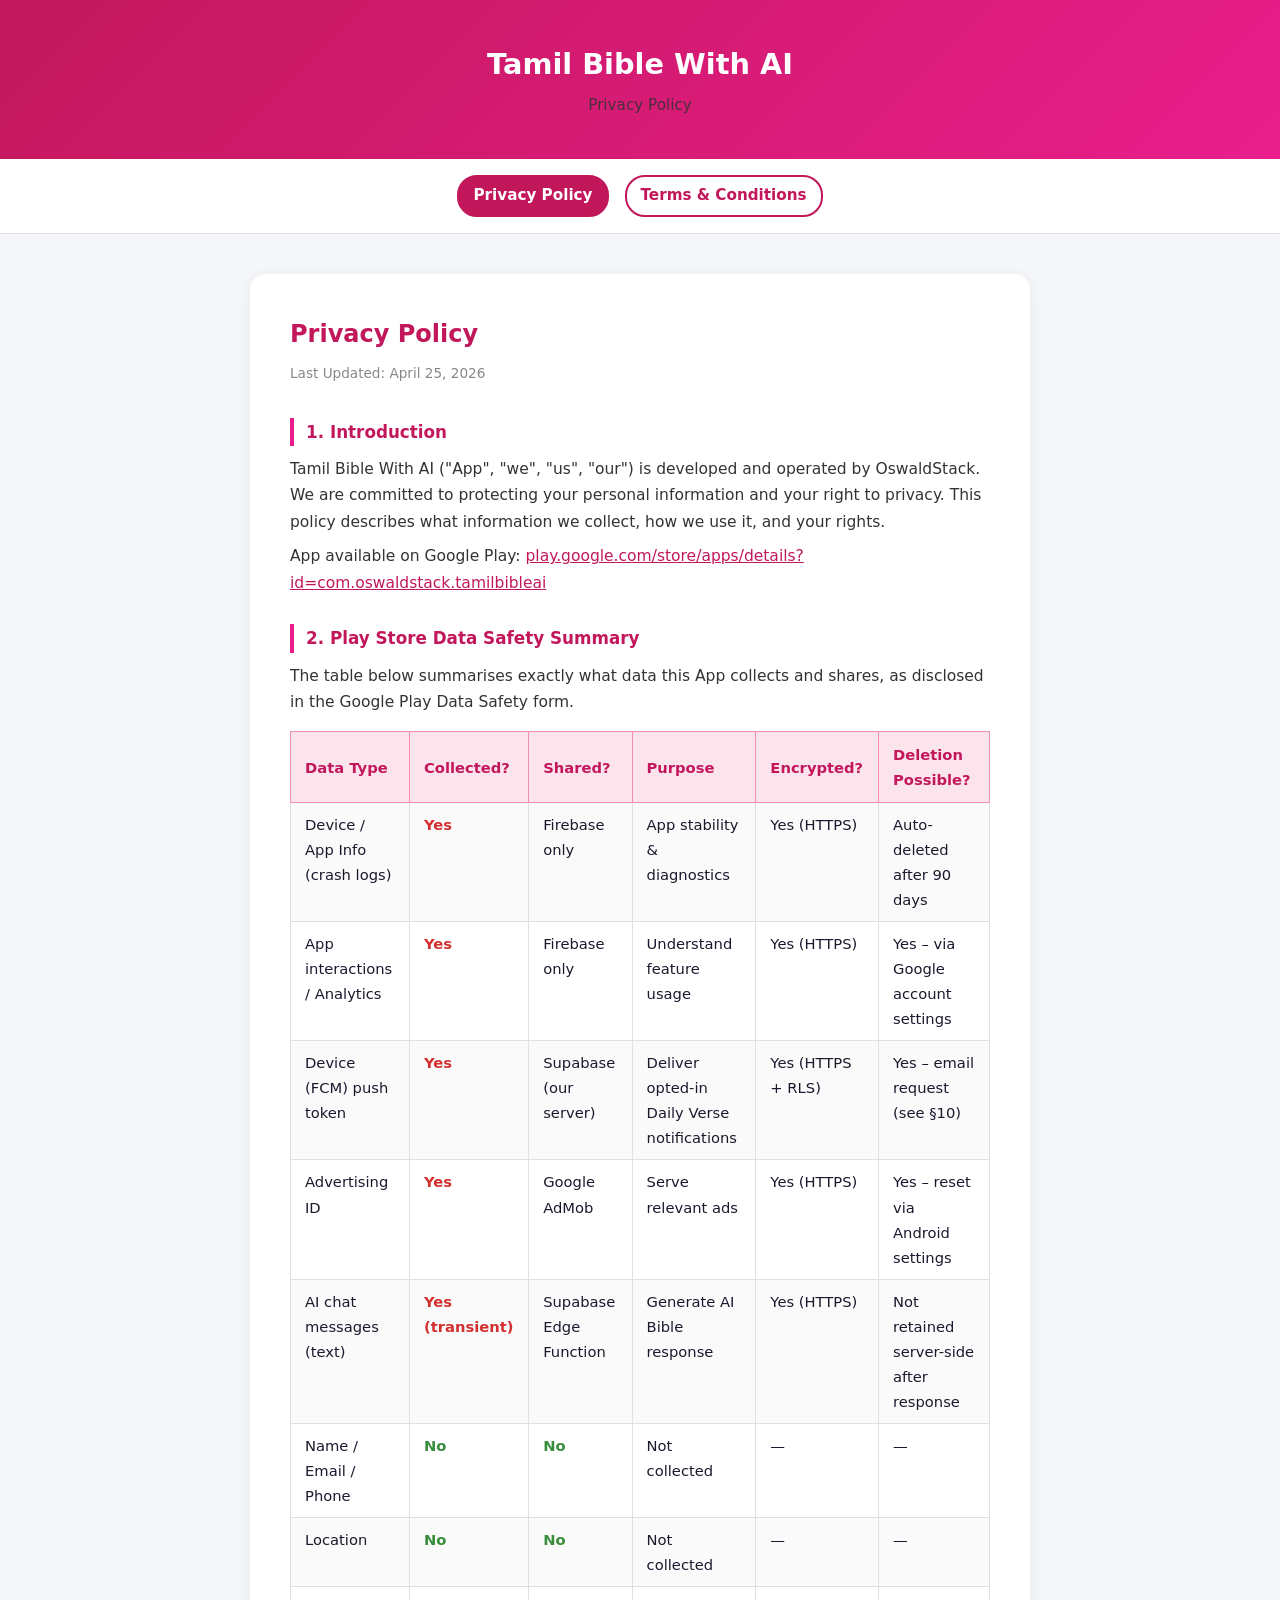
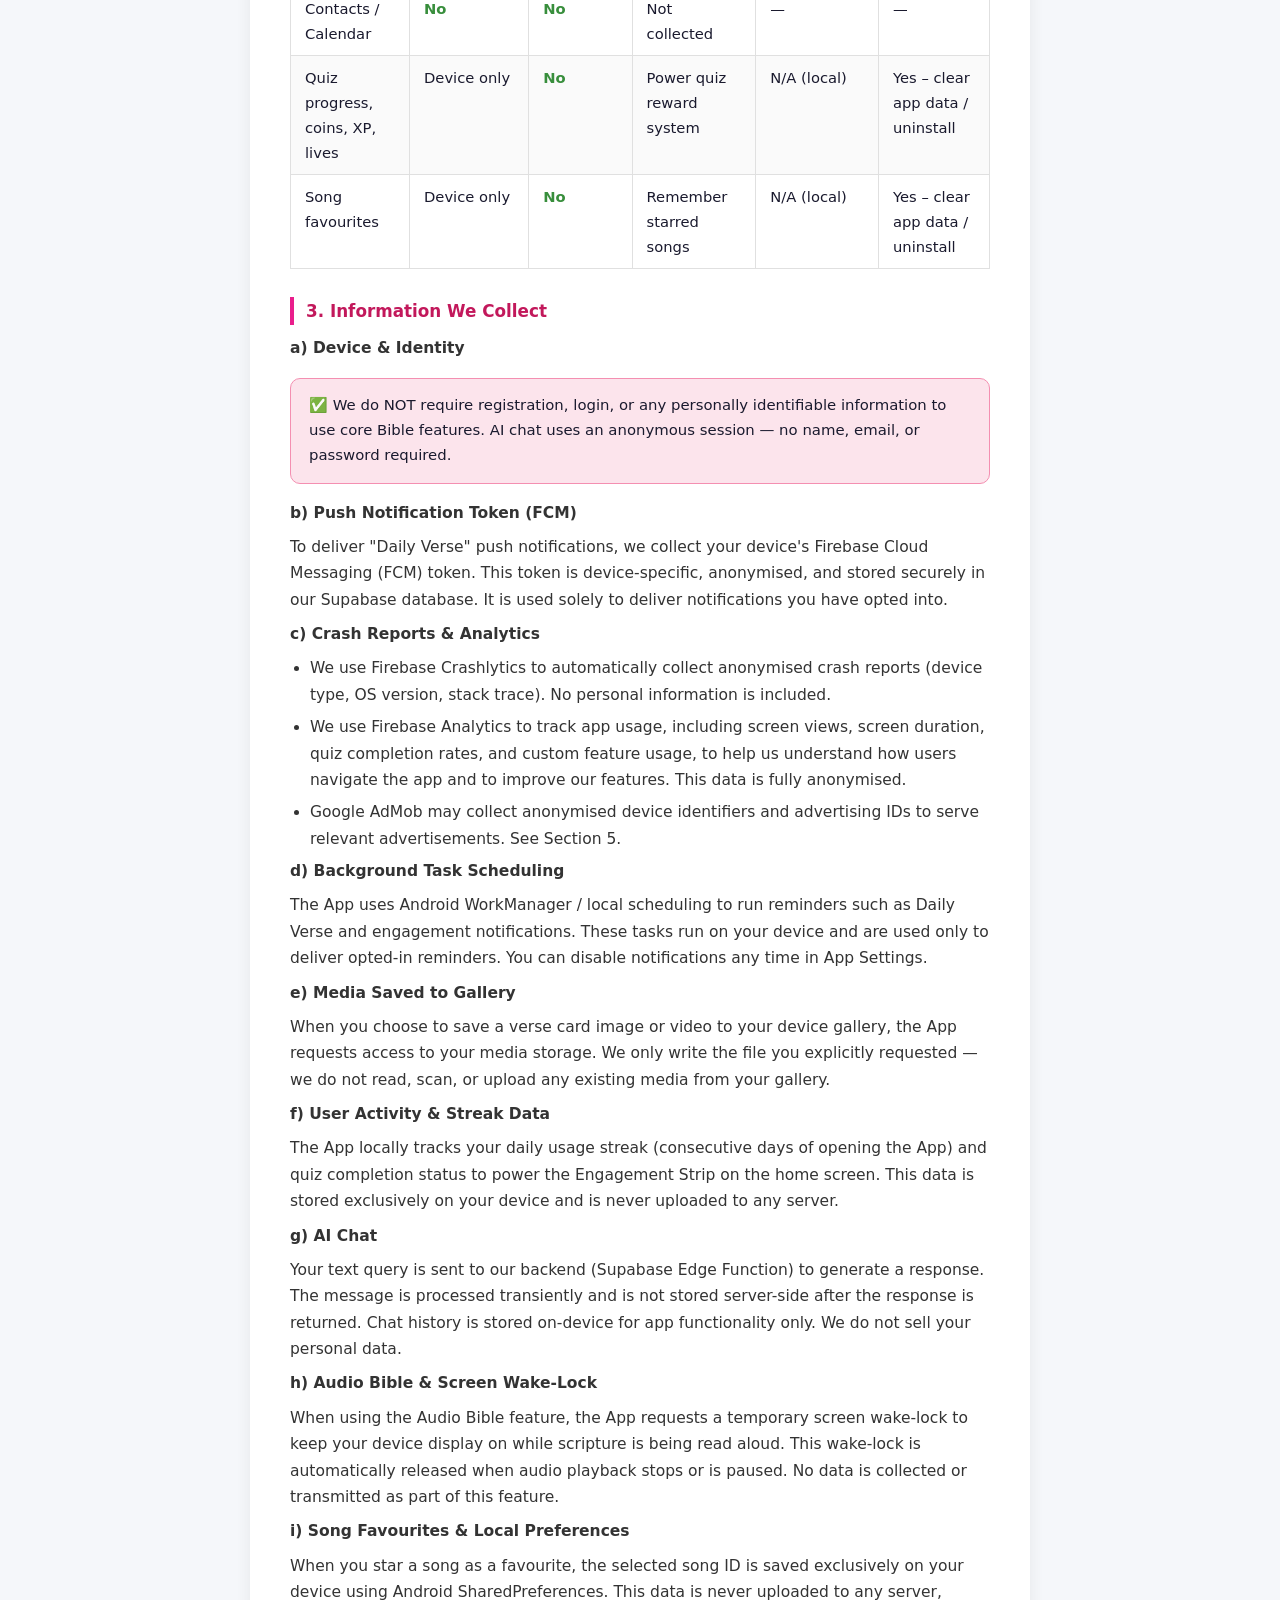
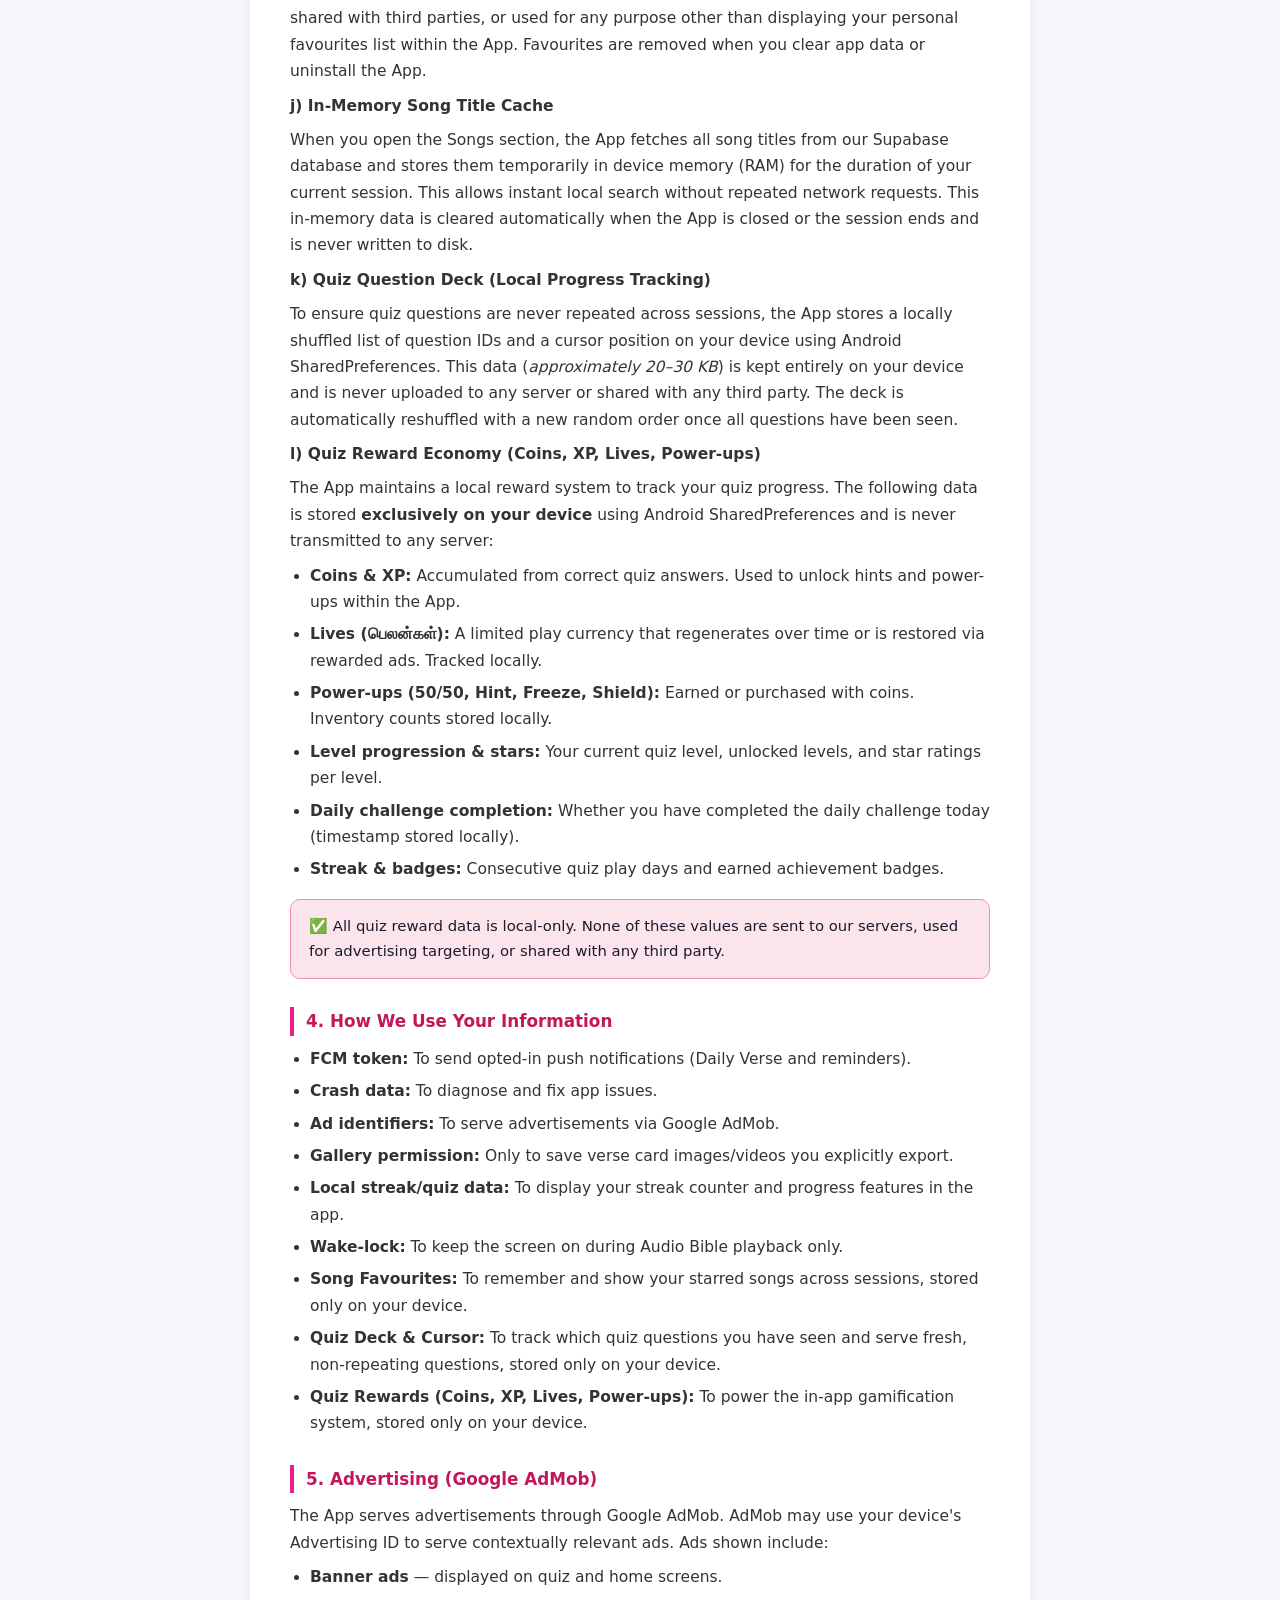
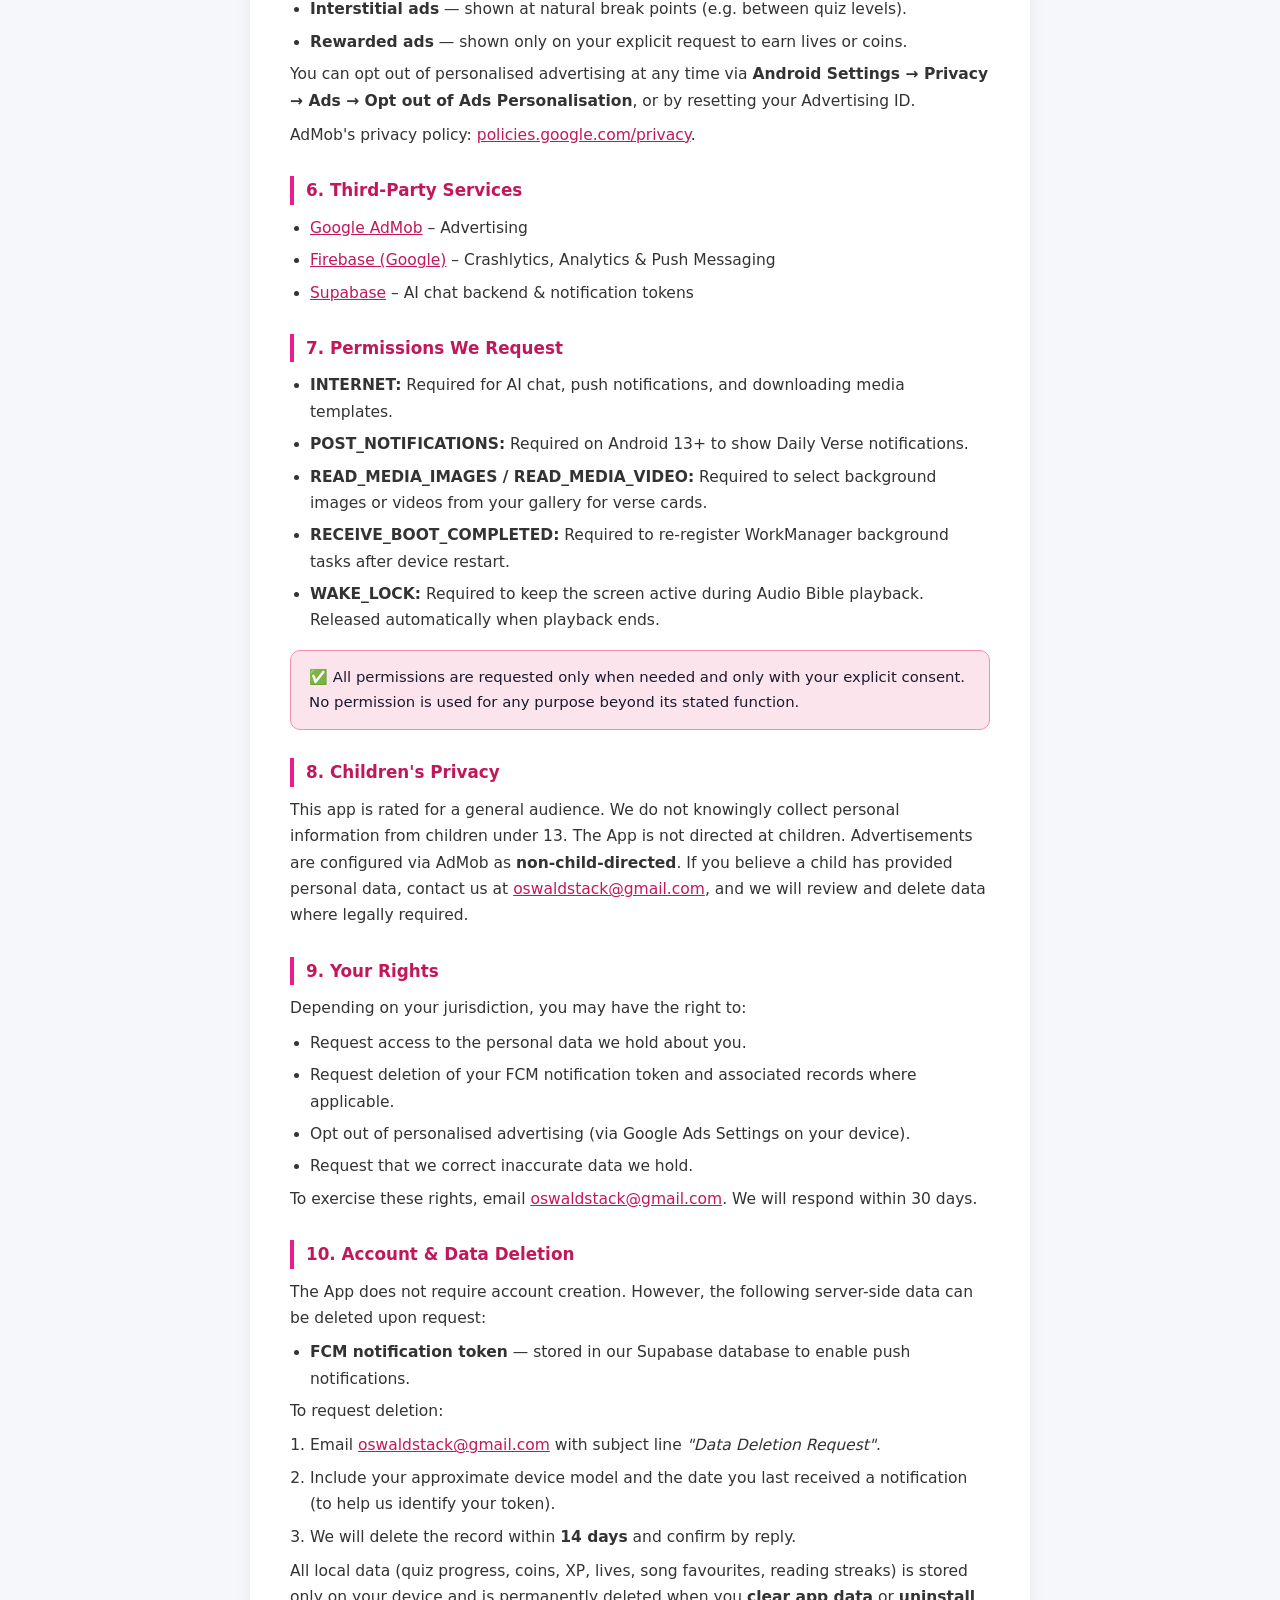
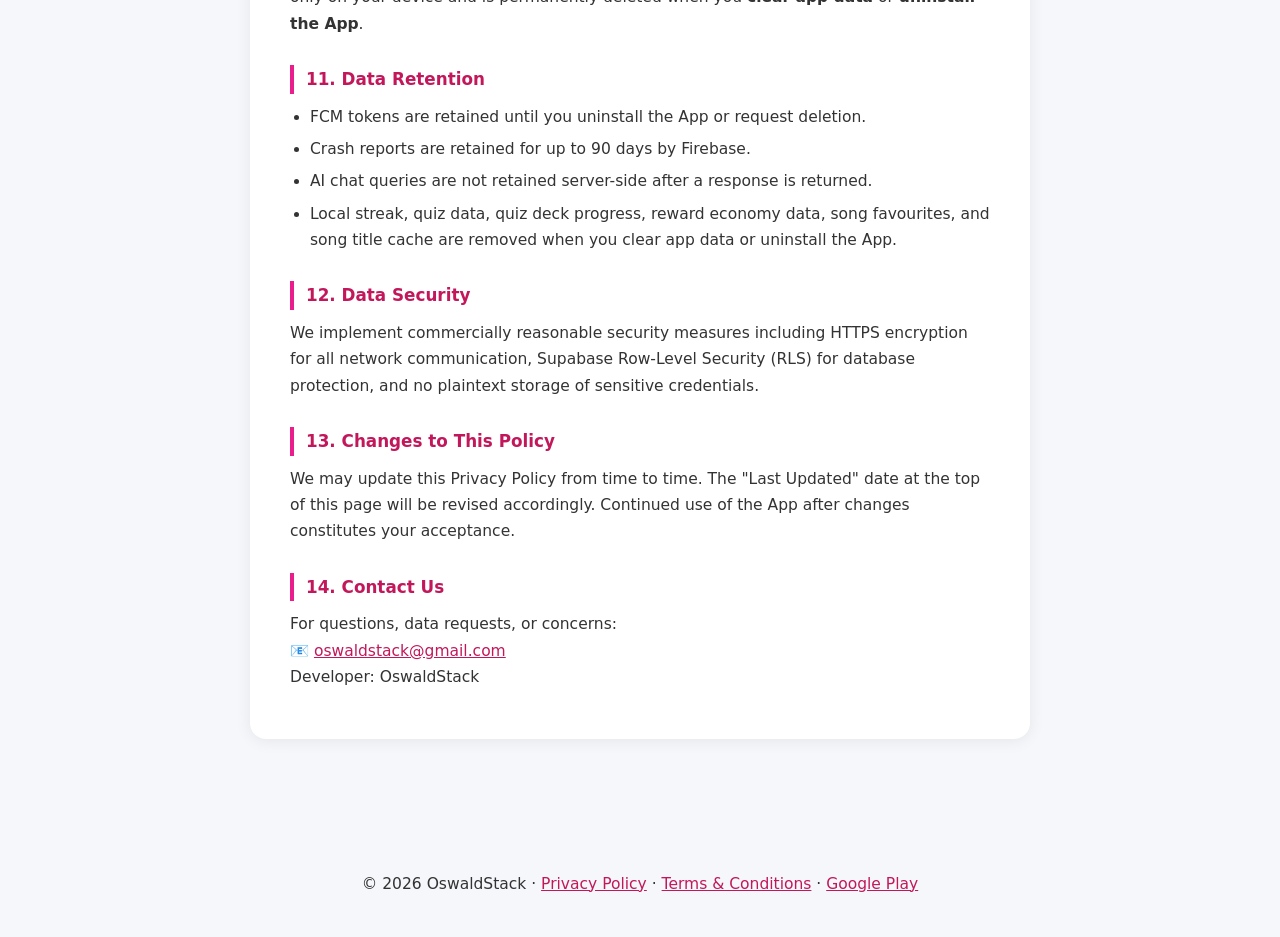
==== commit 501543c5: "Update privacy and terms documents with additional analytics info" ====
--- a/docs/privacy.html
+++ b/docs/privacy.html
@@ -143,7 +143,7 @@
 <div class="container">
   <div class="card">
     <h2>Privacy Policy</h2>
-    <span class="updated">Last Updated: April 22, 2026</span>
+    <span class="updated">Last Updated: April 25, 2026</span>
 
     <h3>1. Introduction</h3>
     <p>Tamil Bible With AI ("App", "we", "us", "our") is developed and operated by OswaldStack. We are committed to protecting your personal information and your right to privacy. This policy describes what information we collect, how we use it, and your rights.</p>
@@ -255,7 +255,7 @@
     <p><strong>c) Crash Reports &amp; Analytics</strong></p>
     <ul>
       <li>We use Firebase Crashlytics to automatically collect anonymised crash reports (device type, OS version, stack trace). No personal information is included.</li>
-      <li>We use Firebase Analytics to track app usage, including screen views and screen duration, to help us understand how users navigate the app and to improve our features. This data is fully anonymised.</li>
+      <li>We use Firebase Analytics to track app usage, including screen views, screen duration, quiz completion rates, and custom feature usage, to help us understand how users navigate the app and to improve our features. This data is fully anonymised.</li>
       <li>Google AdMob may collect anonymised device identifiers and advertising IDs to serve relevant advertisements. See Section 5.</li>
     </ul>
 
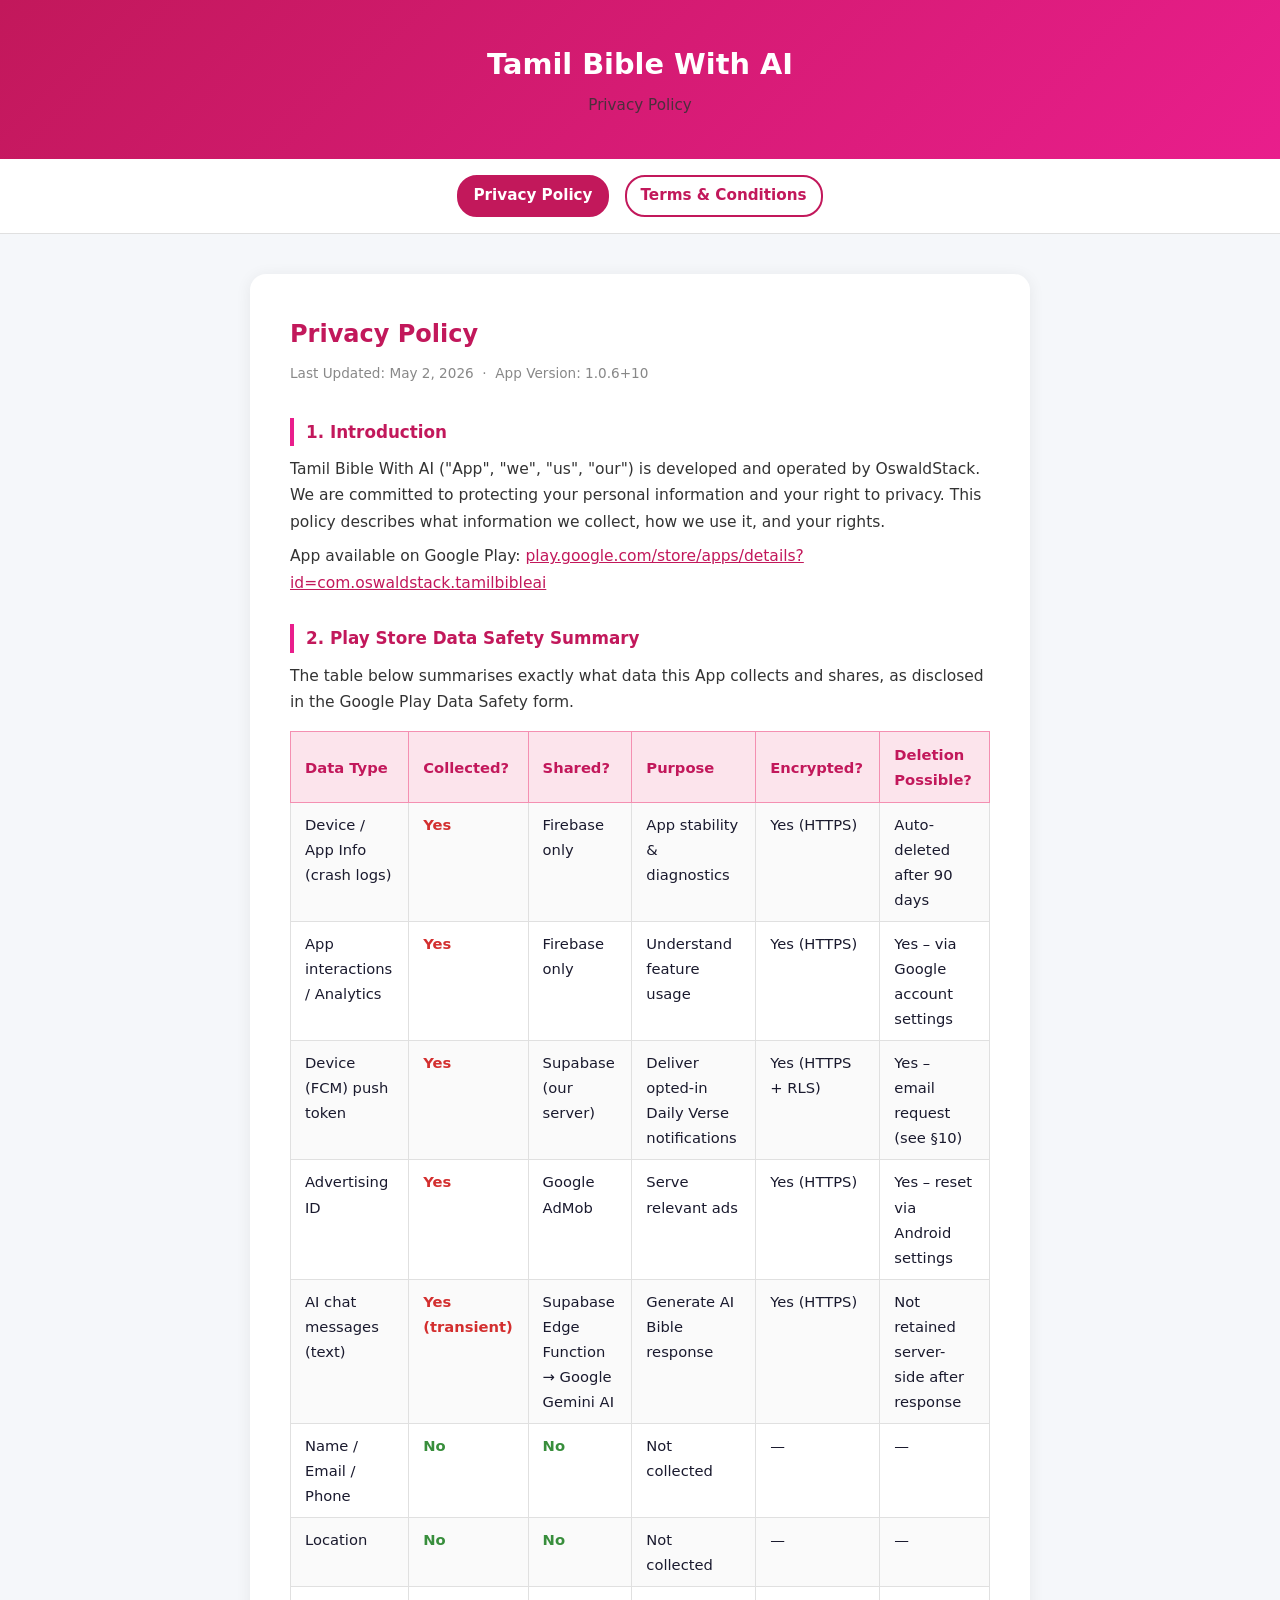
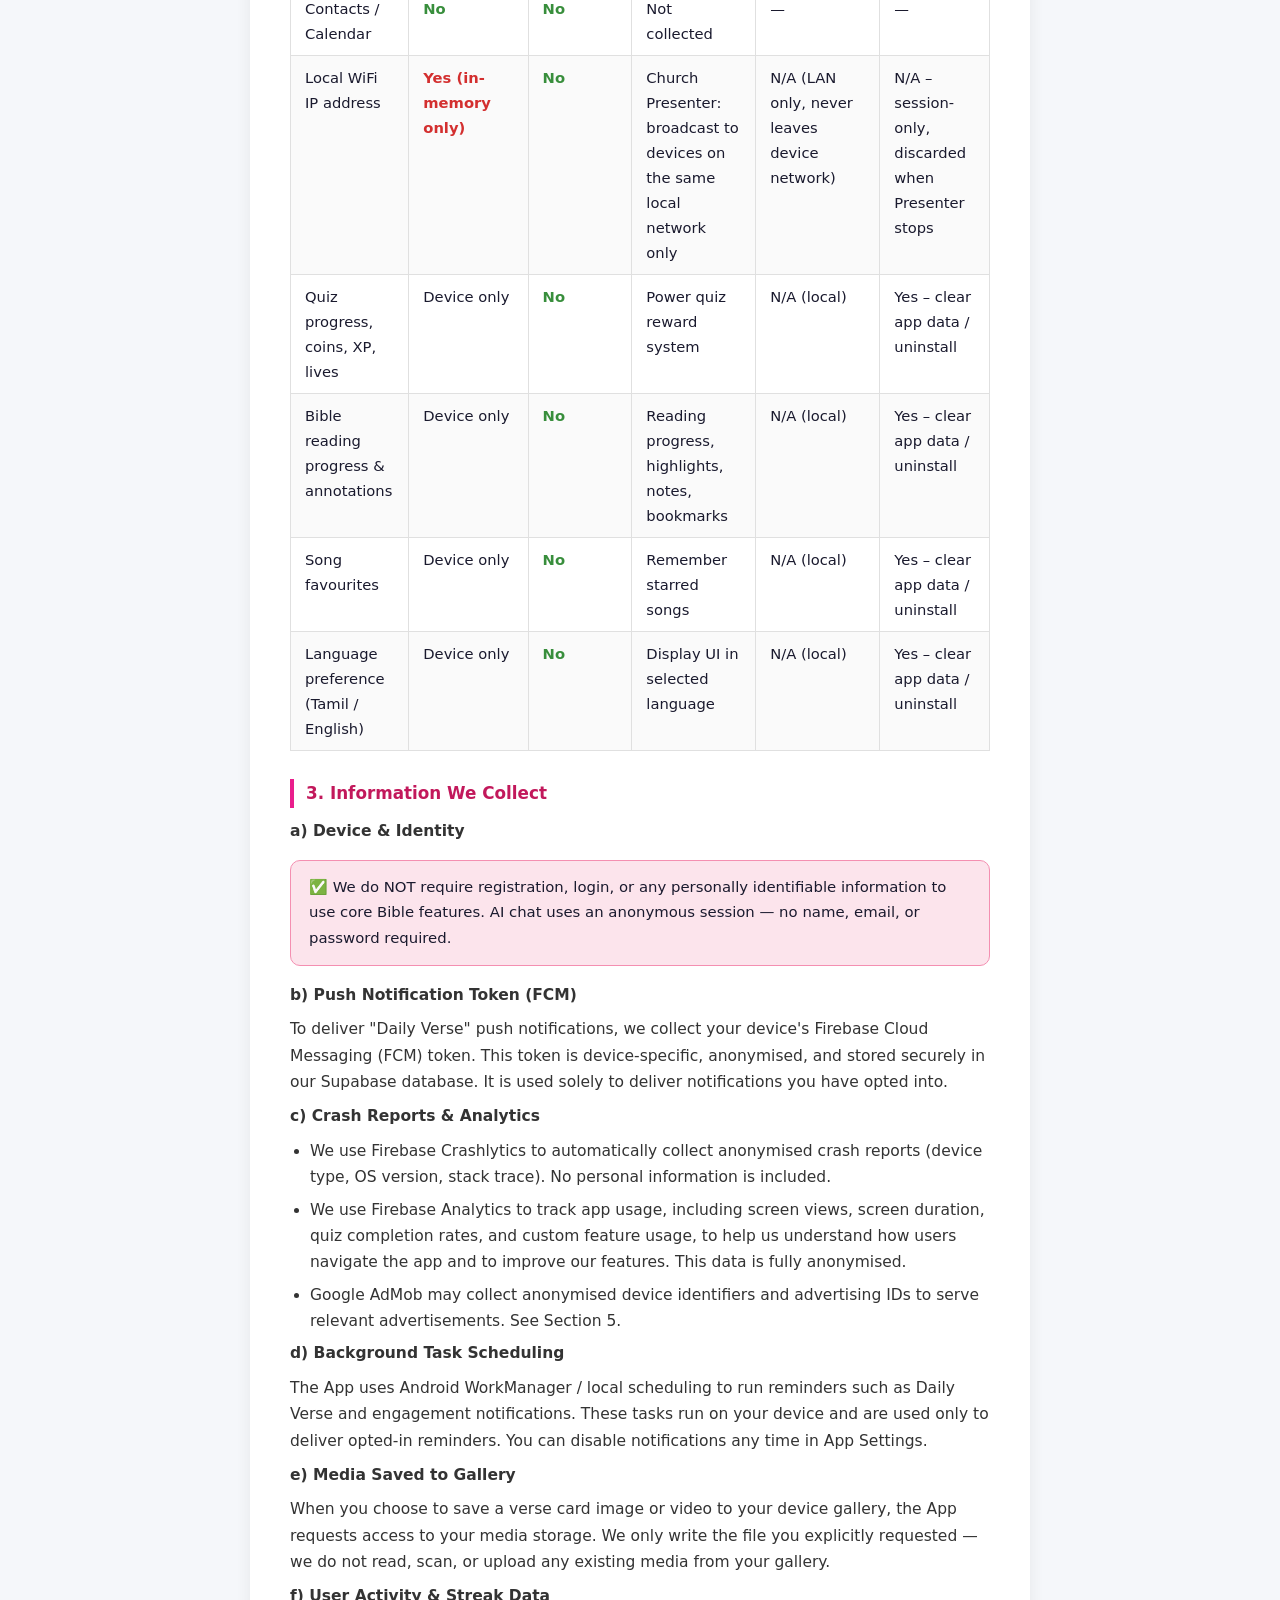
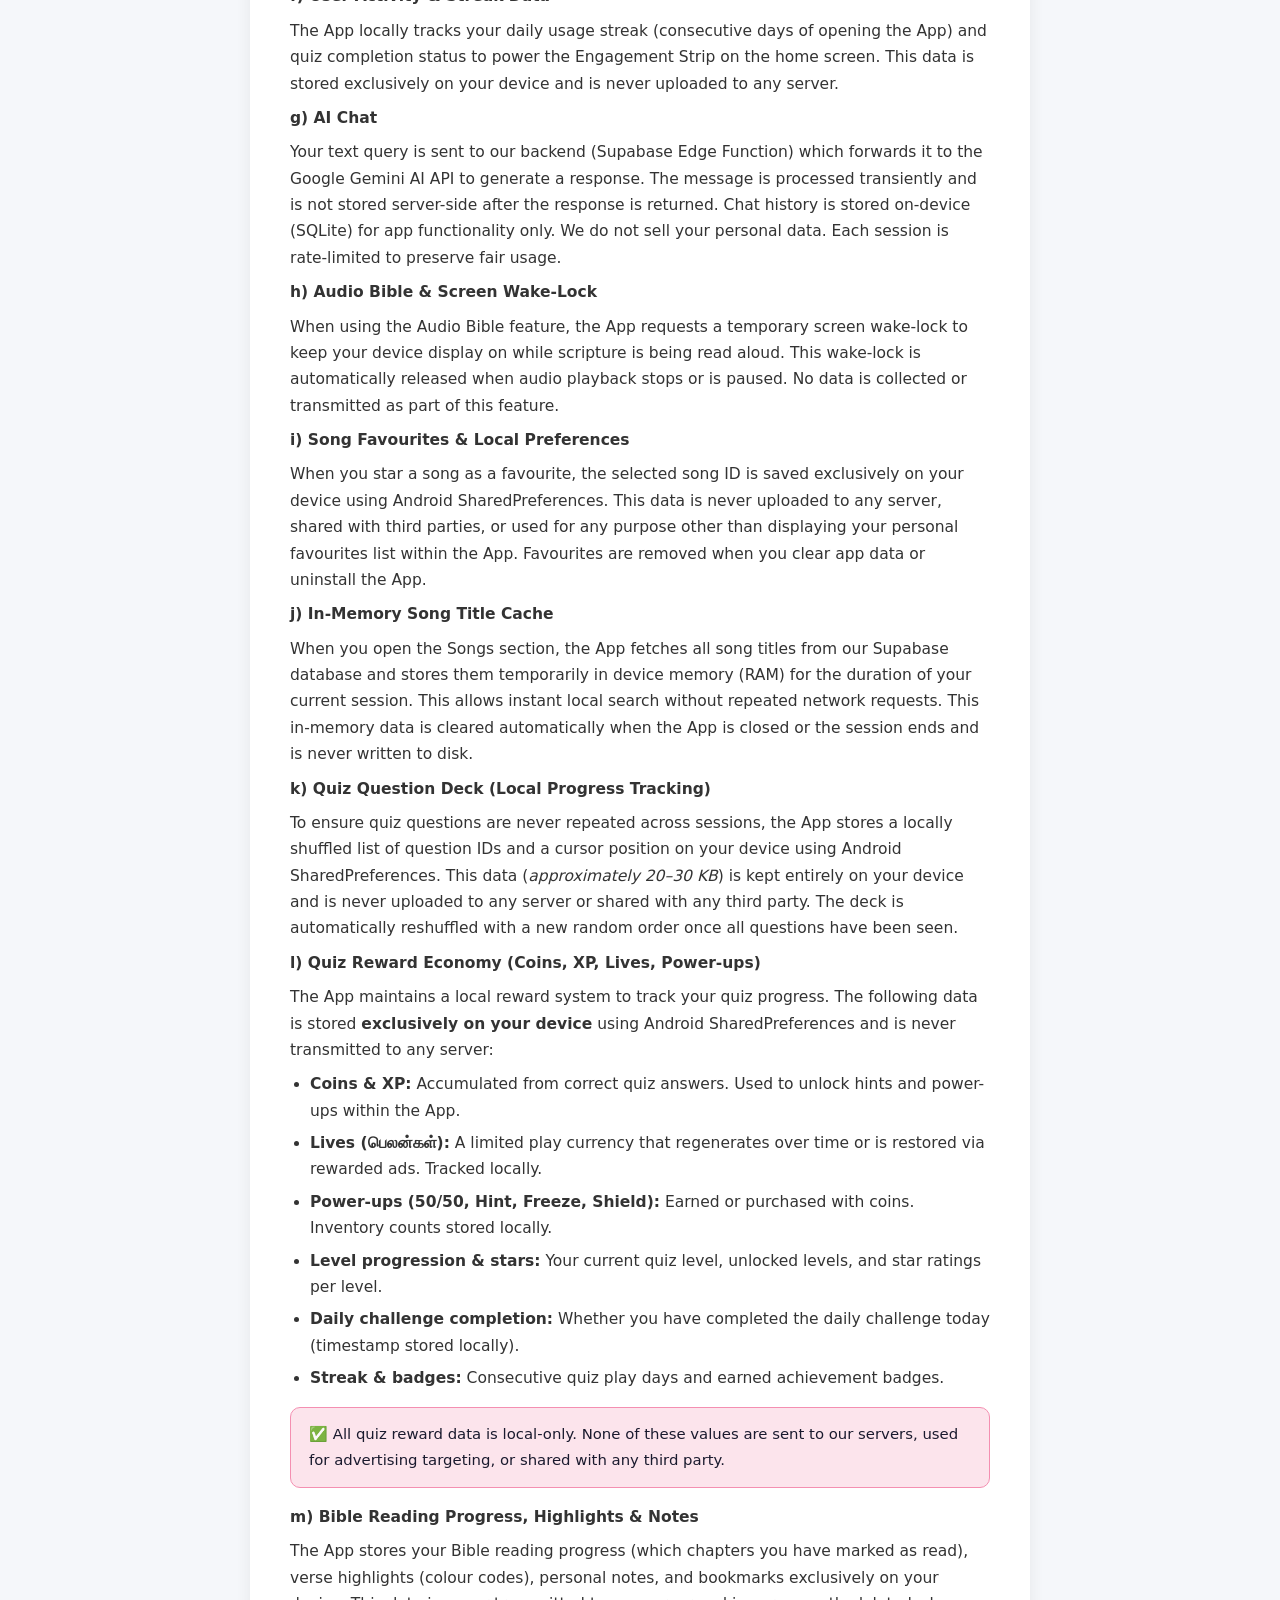
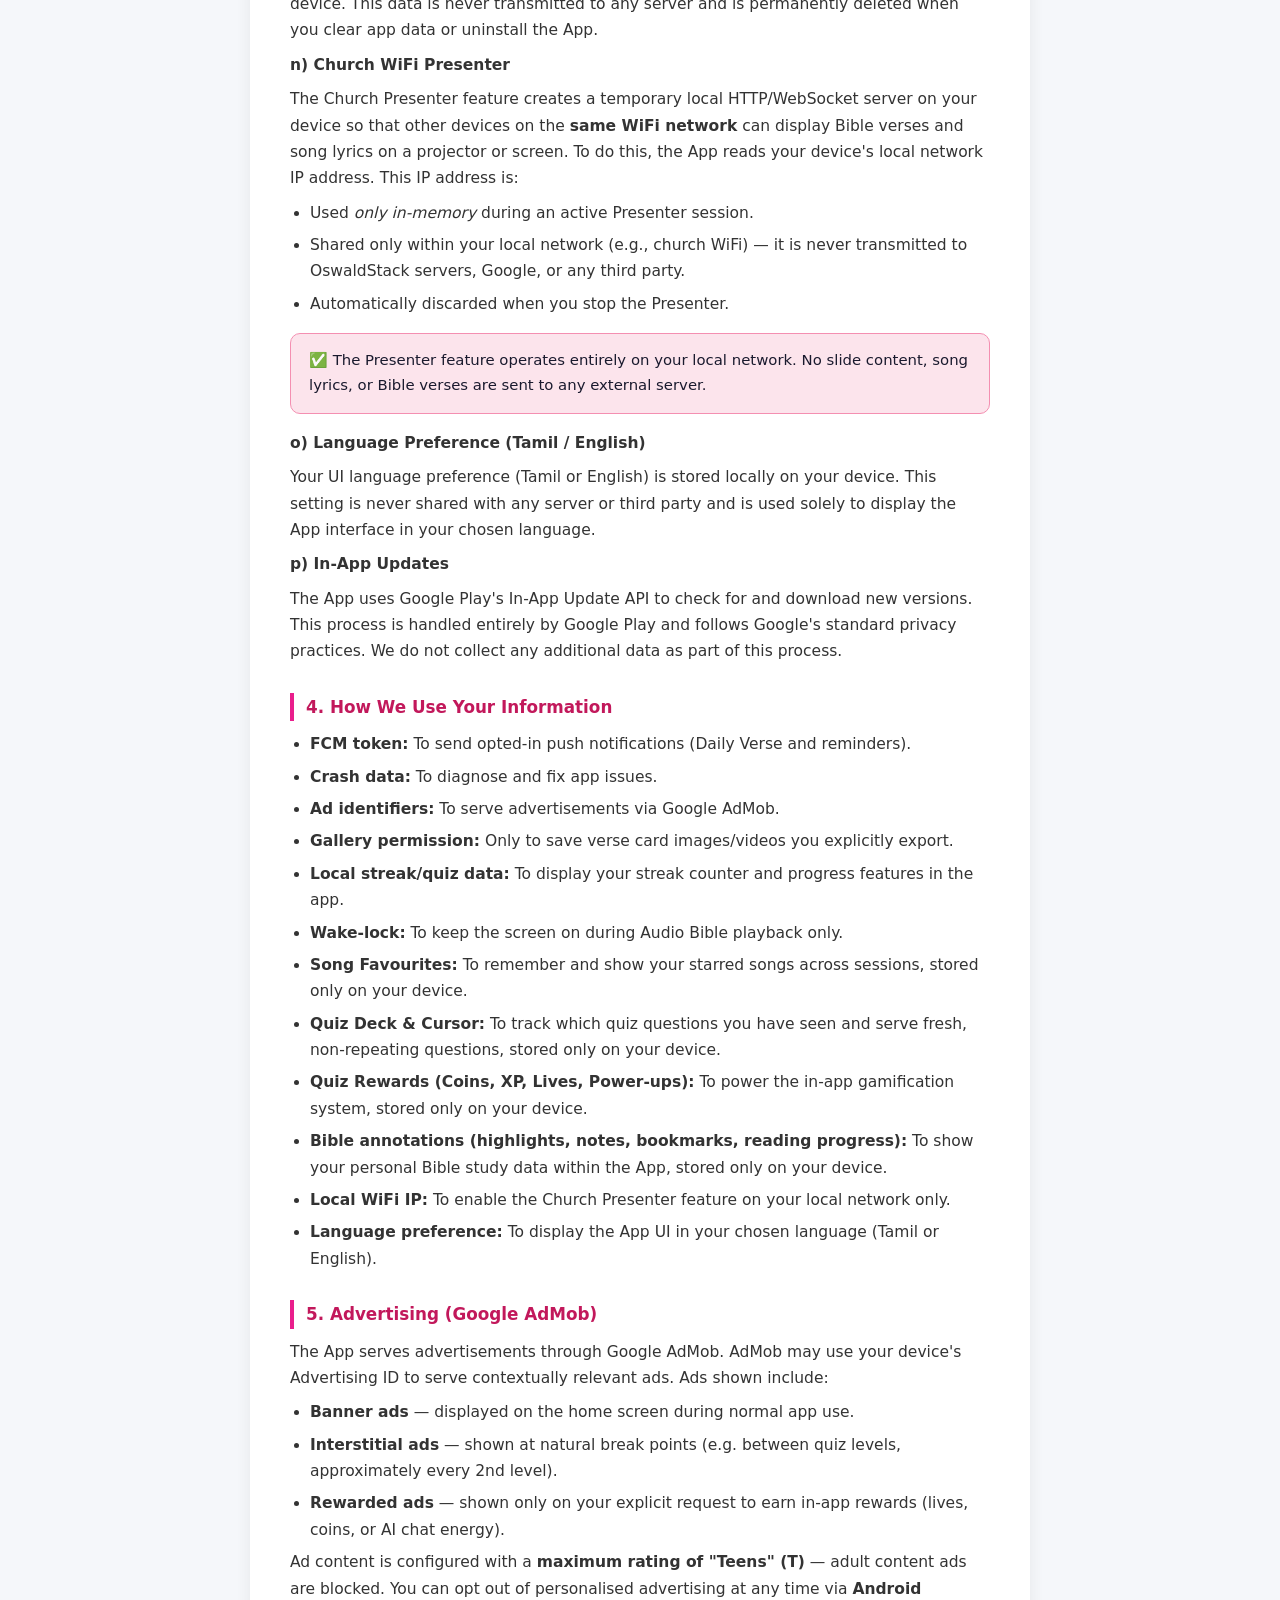
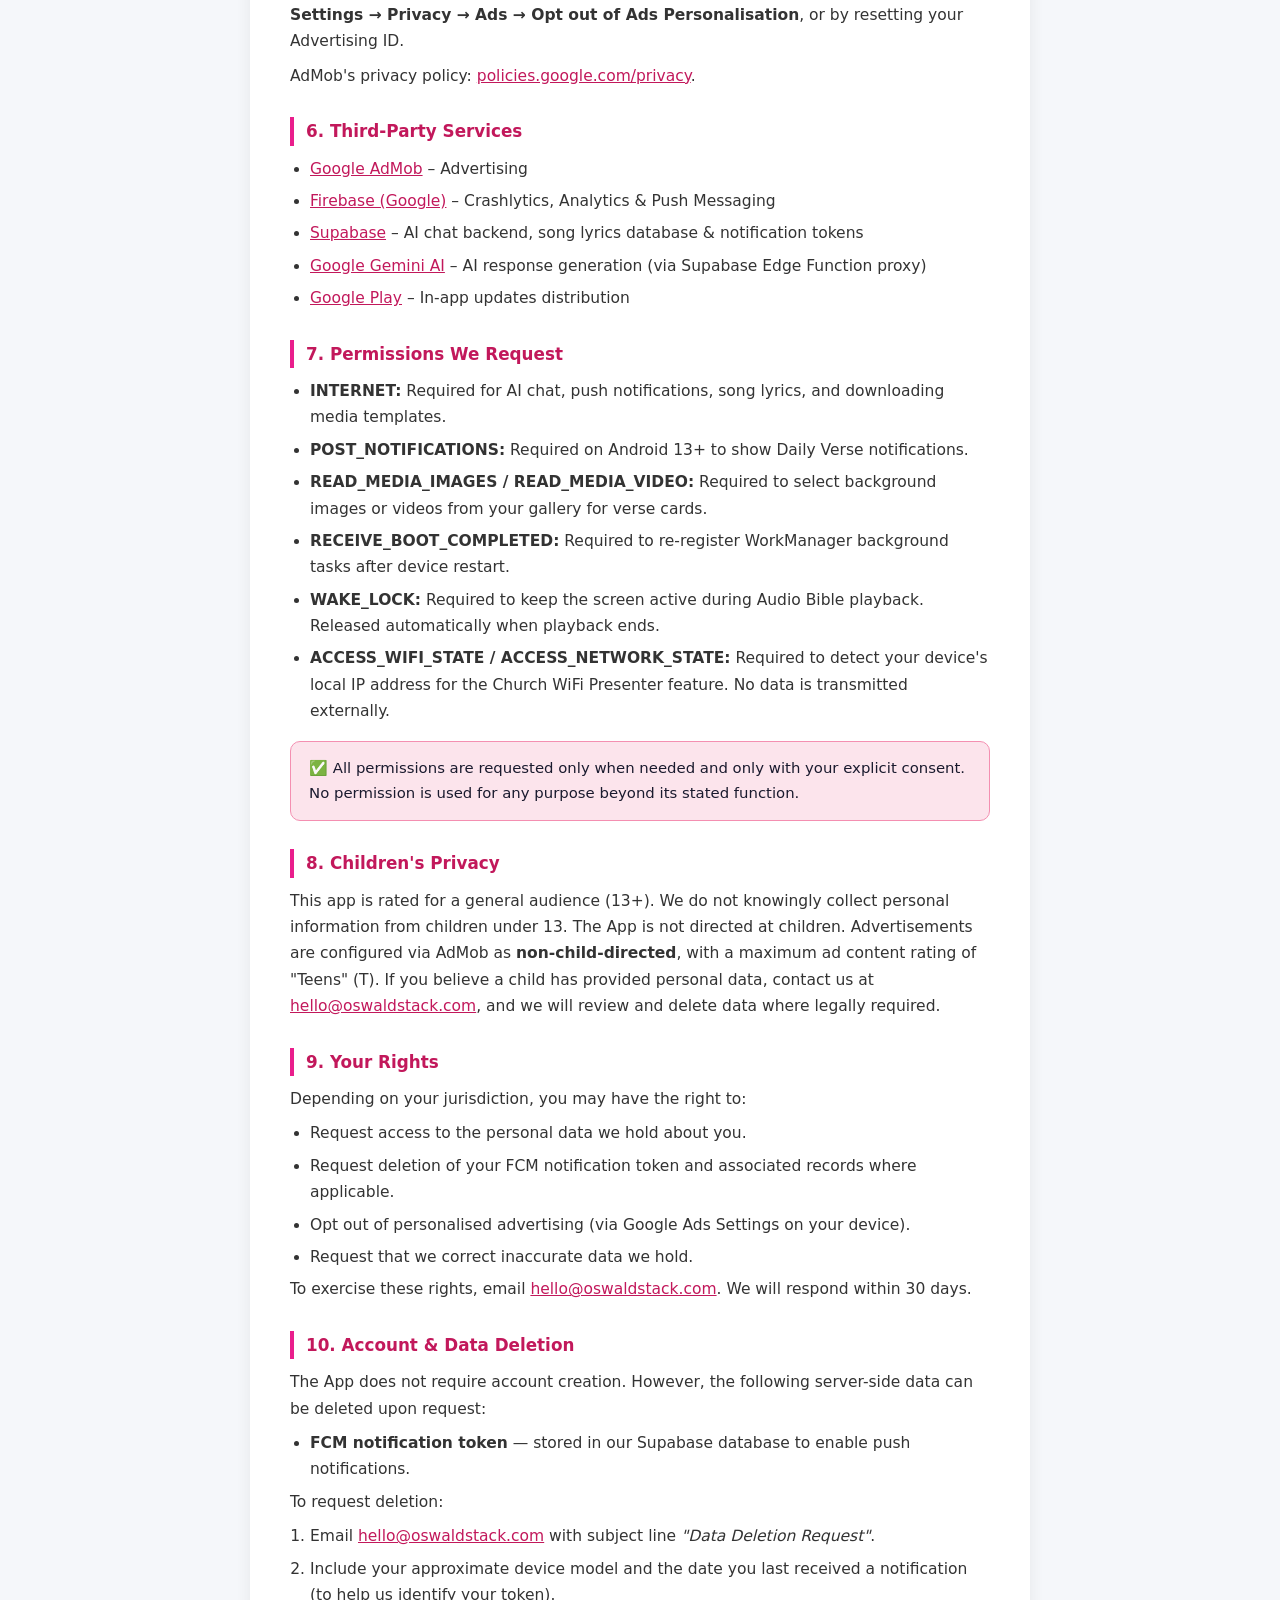
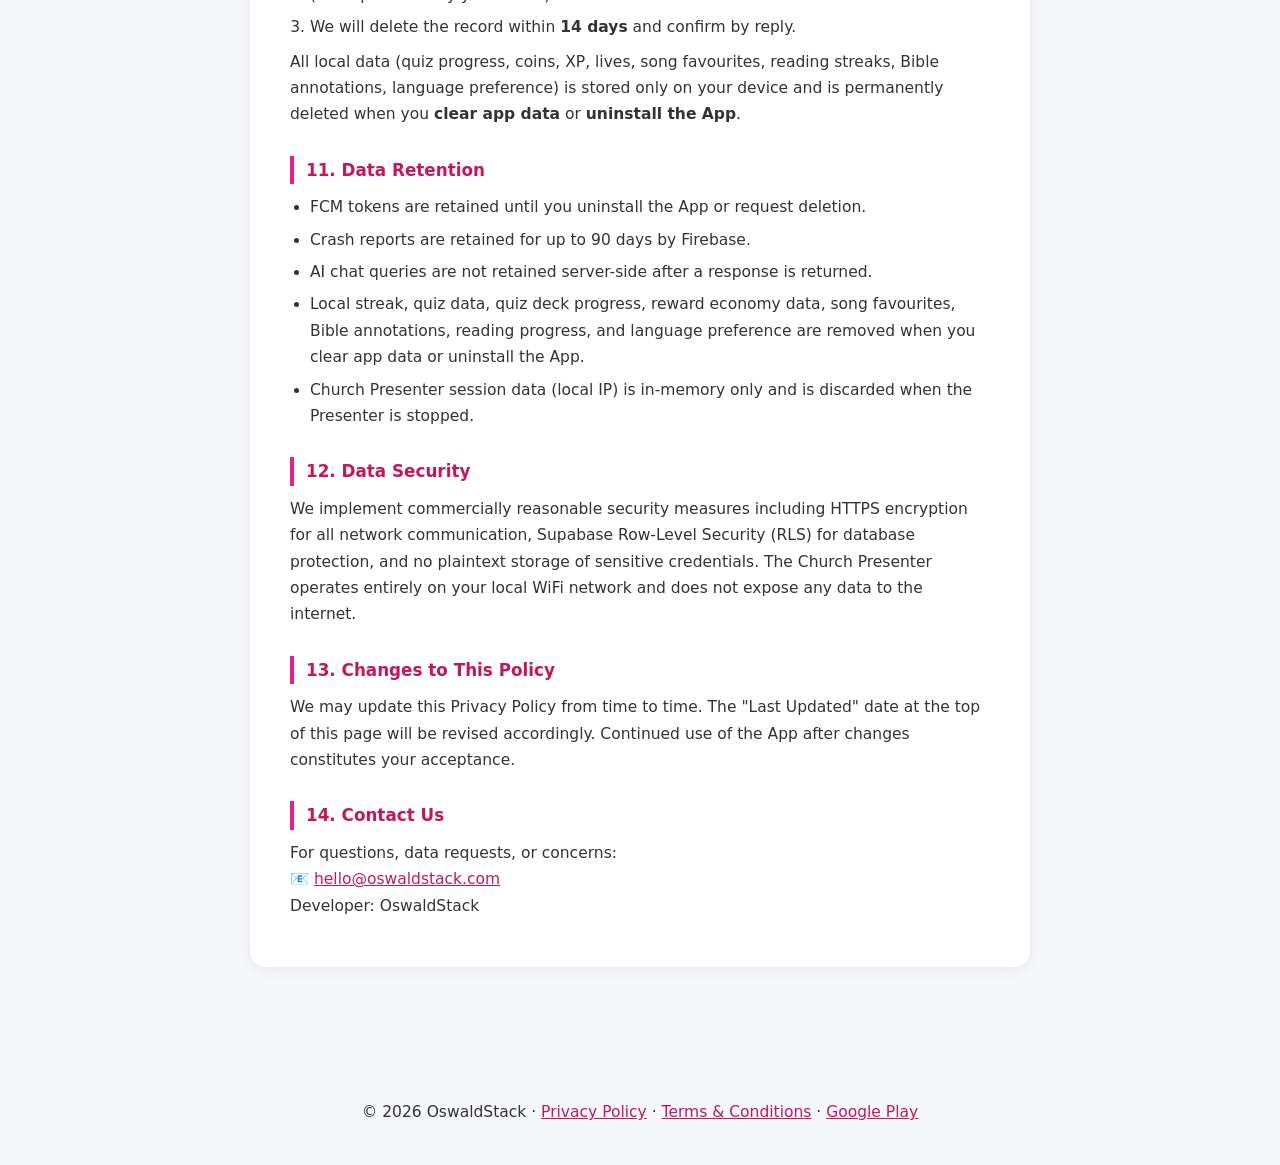
==== commit cbec6e9f: "update contact email to hello@oswaldstack.com" ====
--- a/docs/privacy.html
+++ b/docs/privacy.html
@@ -143,7 +143,7 @@
 <div class="container">
   <div class="card">
     <h2>Privacy Policy</h2>
-    <span class="updated">Last Updated: April 25, 2026</span>
+    <span class="updated">Last Updated: May 2, 2026 &nbsp;·&nbsp; App Version: 1.0.6+10</span>
 
     <h3>1. Introduction</h3>
     <p>Tamil Bible With AI ("App", "we", "us", "our") is developed and operated by OswaldStack. We are committed to protecting your personal information and your right to privacy. This policy describes what information we collect, how we use it, and your rights.</p>
@@ -195,7 +195,7 @@
       <tr>
         <td>AI chat messages (text)</td>
         <td class="yes">Yes (transient)</td>
-        <td>Supabase Edge Function</td>
+        <td>Supabase Edge Function → Google Gemini AI</td>
         <td>Generate AI Bible response</td>
         <td>Yes (HTTPS)</td>
         <td>Not retained server-side after response</td>
@@ -225,6 +225,14 @@
         <td>—</td>
       </tr>
       <tr>
+        <td>Local WiFi IP address</td>
+        <td class="yes">Yes (in-memory only)</td>
+        <td class="no">No</td>
+        <td>Church Presenter: broadcast to devices on the same local network only</td>
+        <td>N/A (LAN only, never leaves device network)</td>
+        <td>N/A – session-only, discarded when Presenter stops</td>
+      </tr>
+      <tr>
         <td>Quiz progress, coins, XP, lives</td>
         <td>Device only</td>
         <td class="no">No</td>
@@ -233,10 +241,26 @@
         <td>Yes – clear app data / uninstall</td>
       </tr>
       <tr>
+        <td>Bible reading progress &amp; annotations</td>
+        <td>Device only</td>
+        <td class="no">No</td>
+        <td>Reading progress, highlights, notes, bookmarks</td>
+        <td>N/A (local)</td>
+        <td>Yes – clear app data / uninstall</td>
+      </tr>
+      <tr>
         <td>Song favourites</td>
         <td>Device only</td>
         <td class="no">No</td>
         <td>Remember starred songs</td>
+        <td>N/A (local)</td>
+        <td>Yes – clear app data / uninstall</td>
+      </tr>
+      <tr>
+        <td>Language preference (Tamil / English)</td>
+        <td>Device only</td>
+        <td class="no">No</td>
+        <td>Display UI in selected language</td>
         <td>N/A (local)</td>
         <td>Yes – clear app data / uninstall</td>
       </tr>
@@ -269,7 +293,7 @@
     <p>The App locally tracks your daily usage streak (consecutive days of opening the App) and quiz completion status to power the Engagement Strip on the home screen. This data is stored exclusively on your device and is never uploaded to any server.</p>
 
     <p><strong>g) AI Chat</strong></p>
-    <p>Your text query is sent to our backend (Supabase Edge Function) to generate a response. The message is processed transiently and is not stored server-side after the response is returned. Chat history is stored on-device for app functionality only. We do not sell your personal data.</p>
+    <p>Your text query is sent to our backend (Supabase Edge Function) which forwards it to the Google Gemini AI API to generate a response. The message is processed transiently and is not stored server-side after the response is returned. Chat history is stored on-device (SQLite) for app functionality only. We do not sell your personal data. Each session is rate-limited to preserve fair usage.</p>
 
     <p><strong>h) Audio Bible &amp; Screen Wake-Lock</strong></p>
     <p>When using the Audio Bible feature, the App requests a temporary screen wake-lock to keep your device display on while scripture is being read aloud. This wake-lock is automatically released when audio playback stops or is paused. No data is collected or transmitted as part of this feature.</p>
@@ -296,6 +320,26 @@
     <div class="highlight">
       ✅ All quiz reward data is local-only. None of these values are sent to our servers, used for advertising targeting, or shared with any third party.
     </div>
+
+    <p><strong>m) Bible Reading Progress, Highlights &amp; Notes</strong></p>
+    <p>The App stores your Bible reading progress (which chapters you have marked as read), verse highlights (colour codes), personal notes, and bookmarks exclusively on your device. This data is never transmitted to any server and is permanently deleted when you clear app data or uninstall the App.</p>
+
+    <p><strong>n) Church WiFi Presenter</strong></p>
+    <p>The Church Presenter feature creates a temporary local HTTP/WebSocket server on your device so that other devices on the <strong>same WiFi network</strong> can display Bible verses and song lyrics on a projector or screen. To do this, the App reads your device's local network IP address. This IP address is:</p>
+    <ul>
+      <li>Used <em>only in-memory</em> during an active Presenter session.</li>
+      <li>Shared only within your local network (e.g., church WiFi) — it is never transmitted to OswaldStack servers, Google, or any third party.</li>
+      <li>Automatically discarded when you stop the Presenter.</li>
+    </ul>
+    <div class="highlight">
+      ✅ The Presenter feature operates entirely on your local network. No slide content, song lyrics, or Bible verses are sent to any external server.
+    </div>
+
+    <p><strong>o) Language Preference (Tamil / English)</strong></p>
+    <p>Your UI language preference (Tamil or English) is stored locally on your device. This setting is never shared with any server or third party and is used solely to display the App interface in your chosen language.</p>
+
+    <p><strong>p) In-App Updates</strong></p>
+    <p>The App uses Google Play's In-App Update API to check for and download new versions. This process is handled entirely by Google Play and follows Google's standard privacy practices. We do not collect any additional data as part of this process.</p>
 
     <h3>4. How We Use Your Information</h3>
     <ul>
@@ -308,39 +352,45 @@
       <li><strong>Song Favourites:</strong> To remember and show your starred songs across sessions, stored only on your device.</li>
       <li><strong>Quiz Deck &amp; Cursor:</strong> To track which quiz questions you have seen and serve fresh, non-repeating questions, stored only on your device.</li>
       <li><strong>Quiz Rewards (Coins, XP, Lives, Power-ups):</strong> To power the in-app gamification system, stored only on your device.</li>
+      <li><strong>Bible annotations (highlights, notes, bookmarks, reading progress):</strong> To show your personal Bible study data within the App, stored only on your device.</li>
+      <li><strong>Local WiFi IP:</strong> To enable the Church Presenter feature on your local network only.</li>
+      <li><strong>Language preference:</strong> To display the App UI in your chosen language (Tamil or English).</li>
     </ul>
 
     <h3>5. Advertising (Google AdMob)</h3>
     <p>The App serves advertisements through Google AdMob. AdMob may use your device's Advertising ID to serve contextually relevant ads. Ads shown include:</p>
     <ul>
-      <li><strong>Banner ads</strong> — displayed on quiz and home screens.</li>
-      <li><strong>Interstitial ads</strong> — shown at natural break points (e.g. between quiz levels).</li>
-      <li><strong>Rewarded ads</strong> — shown only on your explicit request to earn lives or coins.</li>
-    </ul>
-    <p>You can opt out of personalised advertising at any time via <strong>Android Settings → Privacy → Ads → Opt out of Ads Personalisation</strong>, or by resetting your Advertising ID.</p>
+      <li><strong>Banner ads</strong> — displayed on the home screen during normal app use.</li>
+      <li><strong>Interstitial ads</strong> — shown at natural break points (e.g. between quiz levels, approximately every 2nd level).</li>
+      <li><strong>Rewarded ads</strong> — shown only on your explicit request to earn in-app rewards (lives, coins, or AI chat energy).</li>
+    </ul>
+    <p>Ad content is configured with a <strong>maximum rating of "Teens" (T)</strong> — adult content ads are blocked. You can opt out of personalised advertising at any time via <strong>Android Settings → Privacy → Ads → Opt out of Ads Personalisation</strong>, or by resetting your Advertising ID.</p>
     <p>AdMob's privacy policy: <a href="https://policies.google.com/privacy" target="_blank">policies.google.com/privacy</a>.</p>
 
     <h3>6. Third-Party Services</h3>
     <ul>
       <li><a href="https://policies.google.com/privacy" target="_blank">Google AdMob</a> – Advertising</li>
       <li><a href="https://firebase.google.com/support/privacy" target="_blank">Firebase (Google)</a> – Crashlytics, Analytics &amp; Push Messaging</li>
-      <li><a href="https://supabase.com/privacy" target="_blank">Supabase</a> – AI chat backend &amp; notification tokens</li>
+      <li><a href="https://supabase.com/privacy" target="_blank">Supabase</a> – AI chat backend, song lyrics database &amp; notification tokens</li>
+      <li><a href="https://policies.google.com/privacy" target="_blank">Google Gemini AI</a> – AI response generation (via Supabase Edge Function proxy)</li>
+      <li><a href="https://play.google.com/about/play-terms/" target="_blank">Google Play</a> – In-app updates distribution</li>
     </ul>
 
     <h3>7. Permissions We Request</h3>
     <ul>
-      <li><strong>INTERNET:</strong> Required for AI chat, push notifications, and downloading media templates.</li>
+      <li><strong>INTERNET:</strong> Required for AI chat, push notifications, song lyrics, and downloading media templates.</li>
       <li><strong>POST_NOTIFICATIONS:</strong> Required on Android 13+ to show Daily Verse notifications.</li>
       <li><strong>READ_MEDIA_IMAGES / READ_MEDIA_VIDEO:</strong> Required to select background images or videos from your gallery for verse cards.</li>
       <li><strong>RECEIVE_BOOT_COMPLETED:</strong> Required to re-register WorkManager background tasks after device restart.</li>
       <li><strong>WAKE_LOCK:</strong> Required to keep the screen active during Audio Bible playback. Released automatically when playback ends.</li>
+      <li><strong>ACCESS_WIFI_STATE / ACCESS_NETWORK_STATE:</strong> Required to detect your device's local IP address for the Church WiFi Presenter feature. No data is transmitted externally.</li>
     </ul>
     <div class="highlight">
       ✅ All permissions are requested only when needed and only with your explicit consent. No permission is used for any purpose beyond its stated function.
     </div>
 
     <h3>8. Children's Privacy</h3>
-    <p>This app is rated for a general audience. We do not knowingly collect personal information from children under 13. The App is not directed at children. Advertisements are configured via AdMob as <strong>non-child-directed</strong>. If you believe a child has provided personal data, contact us at <a href="mailto:oswaldstack@gmail.com">oswaldstack@gmail.com</a>, and we will review and delete data where legally required.</p>
+    <p>This app is rated for a general audience (13+). We do not knowingly collect personal information from children under 13. The App is not directed at children. Advertisements are configured via AdMob as <strong>non-child-directed</strong>, with a maximum ad content rating of "Teens" (T). If you believe a child has provided personal data, contact us at <a href="mailto:hello@oswaldstack.com">hello@oswaldstack.com</a>, and we will review and delete data where legally required.</p>
 
     <h3>9. Your Rights</h3>
     <p>Depending on your jurisdiction, you may have the right to:</p>
@@ -350,7 +400,7 @@
       <li>Opt out of personalised advertising (via Google Ads Settings on your device).</li>
       <li>Request that we correct inaccurate data we hold.</li>
     </ul>
-    <p>To exercise these rights, email <a href="mailto:oswaldstack@gmail.com">oswaldstack@gmail.com</a>. We will respond within 30 days.</p>
+    <p>To exercise these rights, email <a href="mailto:hello@oswaldstack.com">hello@oswaldstack.com</a>. We will respond within 30 days.</p>
 
     <h3>10. Account &amp; Data Deletion</h3>
     <p>The App does not require account creation. However, the following server-side data can be deleted upon request:</p>
@@ -359,29 +409,30 @@
     </ul>
     <p>To request deletion:</p>
     <ol style="padding-left:20px; margin-bottom:8px;">
-      <li>Email <a href="mailto:oswaldstack@gmail.com">oswaldstack@gmail.com</a> with subject line <em>"Data Deletion Request"</em>.</li>
+      <li>Email <a href="mailto:hello@oswaldstack.com">hello@oswaldstack.com</a> with subject line <em>"Data Deletion Request"</em>.</li>
       <li>Include your approximate device model and the date you last received a notification (to help us identify your token).</li>
       <li>We will delete the record within <strong>14 days</strong> and confirm by reply.</li>
     </ol>
-    <p>All local data (quiz progress, coins, XP, lives, song favourites, reading streaks) is stored only on your device and is permanently deleted when you <strong>clear app data</strong> or <strong>uninstall the App</strong>.</p>
+    <p>All local data (quiz progress, coins, XP, lives, song favourites, reading streaks, Bible annotations, language preference) is stored only on your device and is permanently deleted when you <strong>clear app data</strong> or <strong>uninstall the App</strong>.</p>
 
     <h3>11. Data Retention</h3>
     <ul>
       <li>FCM tokens are retained until you uninstall the App or request deletion.</li>
       <li>Crash reports are retained for up to 90 days by Firebase.</li>
       <li>AI chat queries are not retained server-side after a response is returned.</li>
-      <li>Local streak, quiz data, quiz deck progress, reward economy data, song favourites, and song title cache are removed when you clear app data or uninstall the App.</li>
+      <li>Local streak, quiz data, quiz deck progress, reward economy data, song favourites, Bible annotations, reading progress, and language preference are removed when you clear app data or uninstall the App.</li>
+      <li>Church Presenter session data (local IP) is in-memory only and is discarded when the Presenter is stopped.</li>
     </ul>
 
     <h3>12. Data Security</h3>
-    <p>We implement commercially reasonable security measures including HTTPS encryption for all network communication, Supabase Row-Level Security (RLS) for database protection, and no plaintext storage of sensitive credentials.</p>
+    <p>We implement commercially reasonable security measures including HTTPS encryption for all network communication, Supabase Row-Level Security (RLS) for database protection, and no plaintext storage of sensitive credentials. The Church Presenter operates entirely on your local WiFi network and does not expose any data to the internet.</p>
 
     <h3>13. Changes to This Policy</h3>
     <p>We may update this Privacy Policy from time to time. The "Last Updated" date at the top of this page will be revised accordingly. Continued use of the App after changes constitutes your acceptance.</p>
 
     <h3>14. Contact Us</h3>
     <p>For questions, data requests, or concerns:<br/>
-    📧 <a href="mailto:oswaldstack@gmail.com">oswaldstack@gmail.com</a><br/>
+    📧 <a href="mailto:hello@oswaldstack.com">hello@oswaldstack.com</a><br/>
     Developer: OswaldStack</p>
   </div>
 </div>
